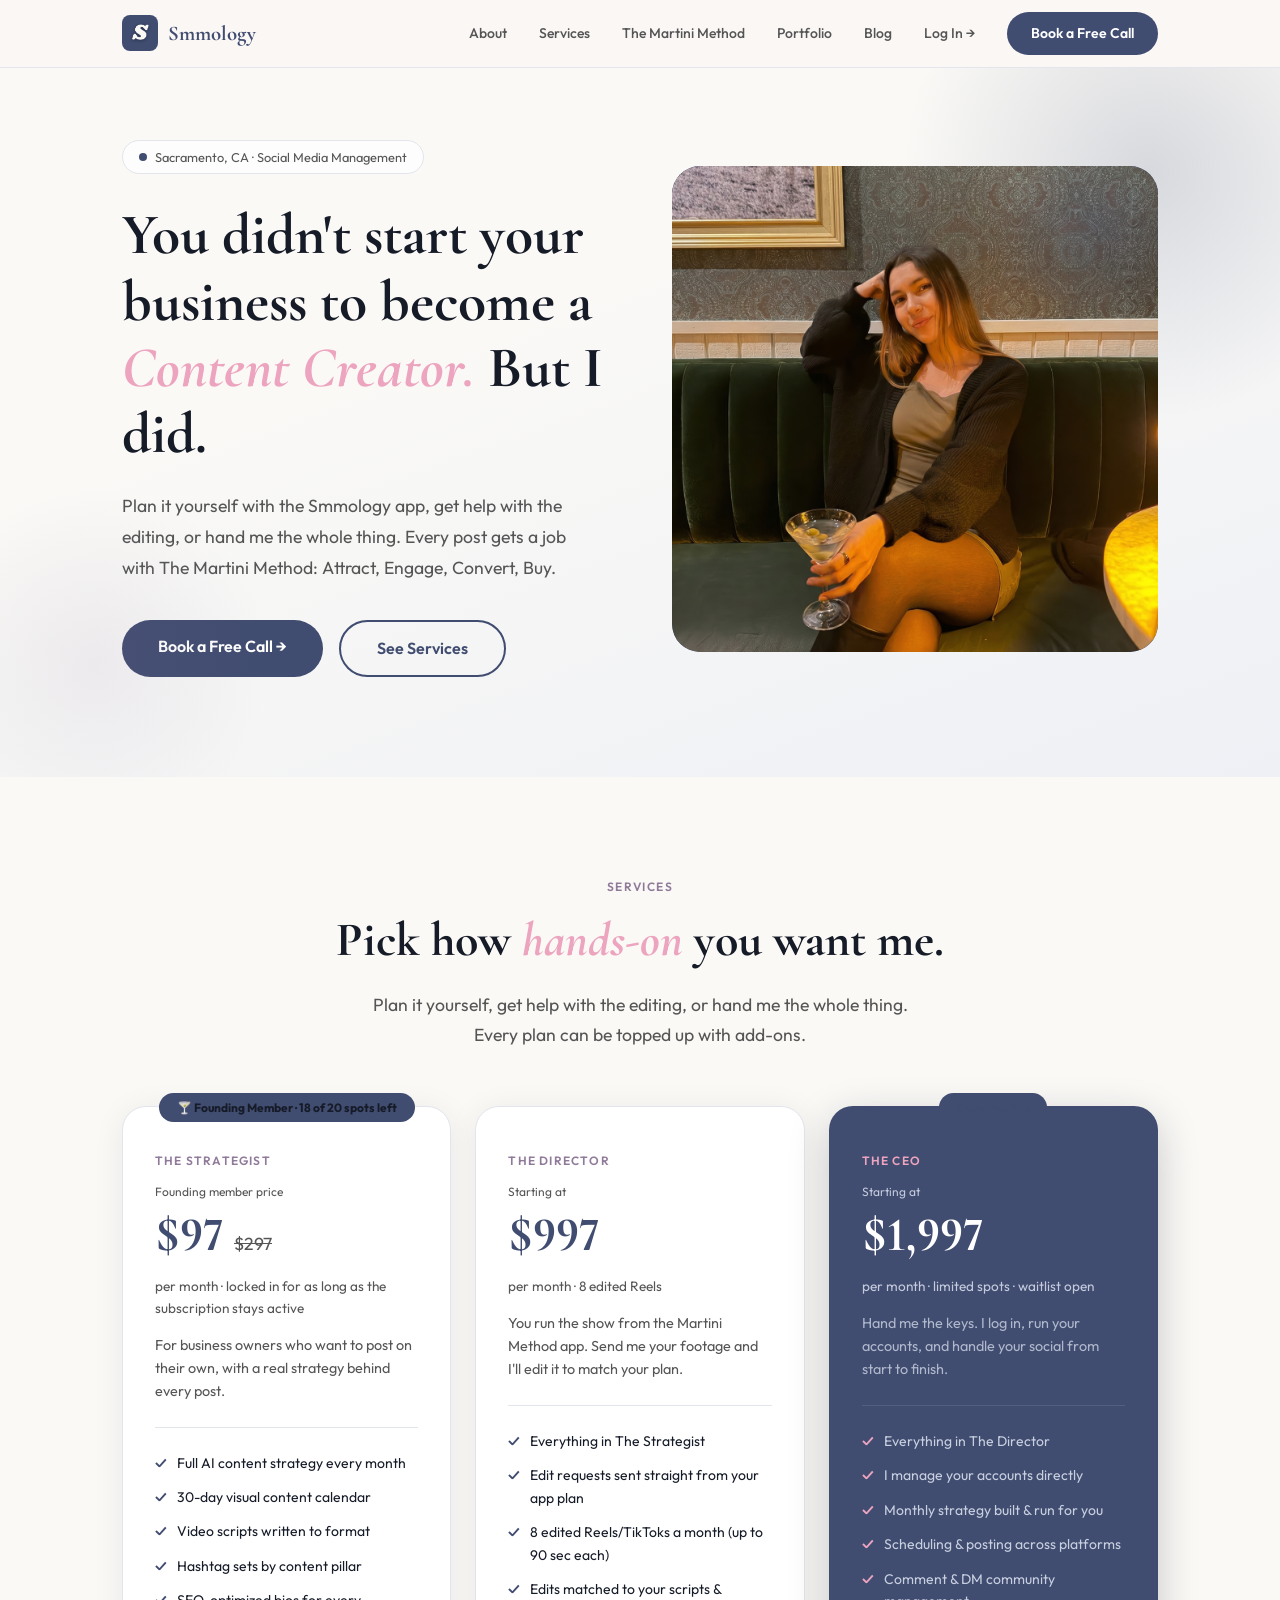
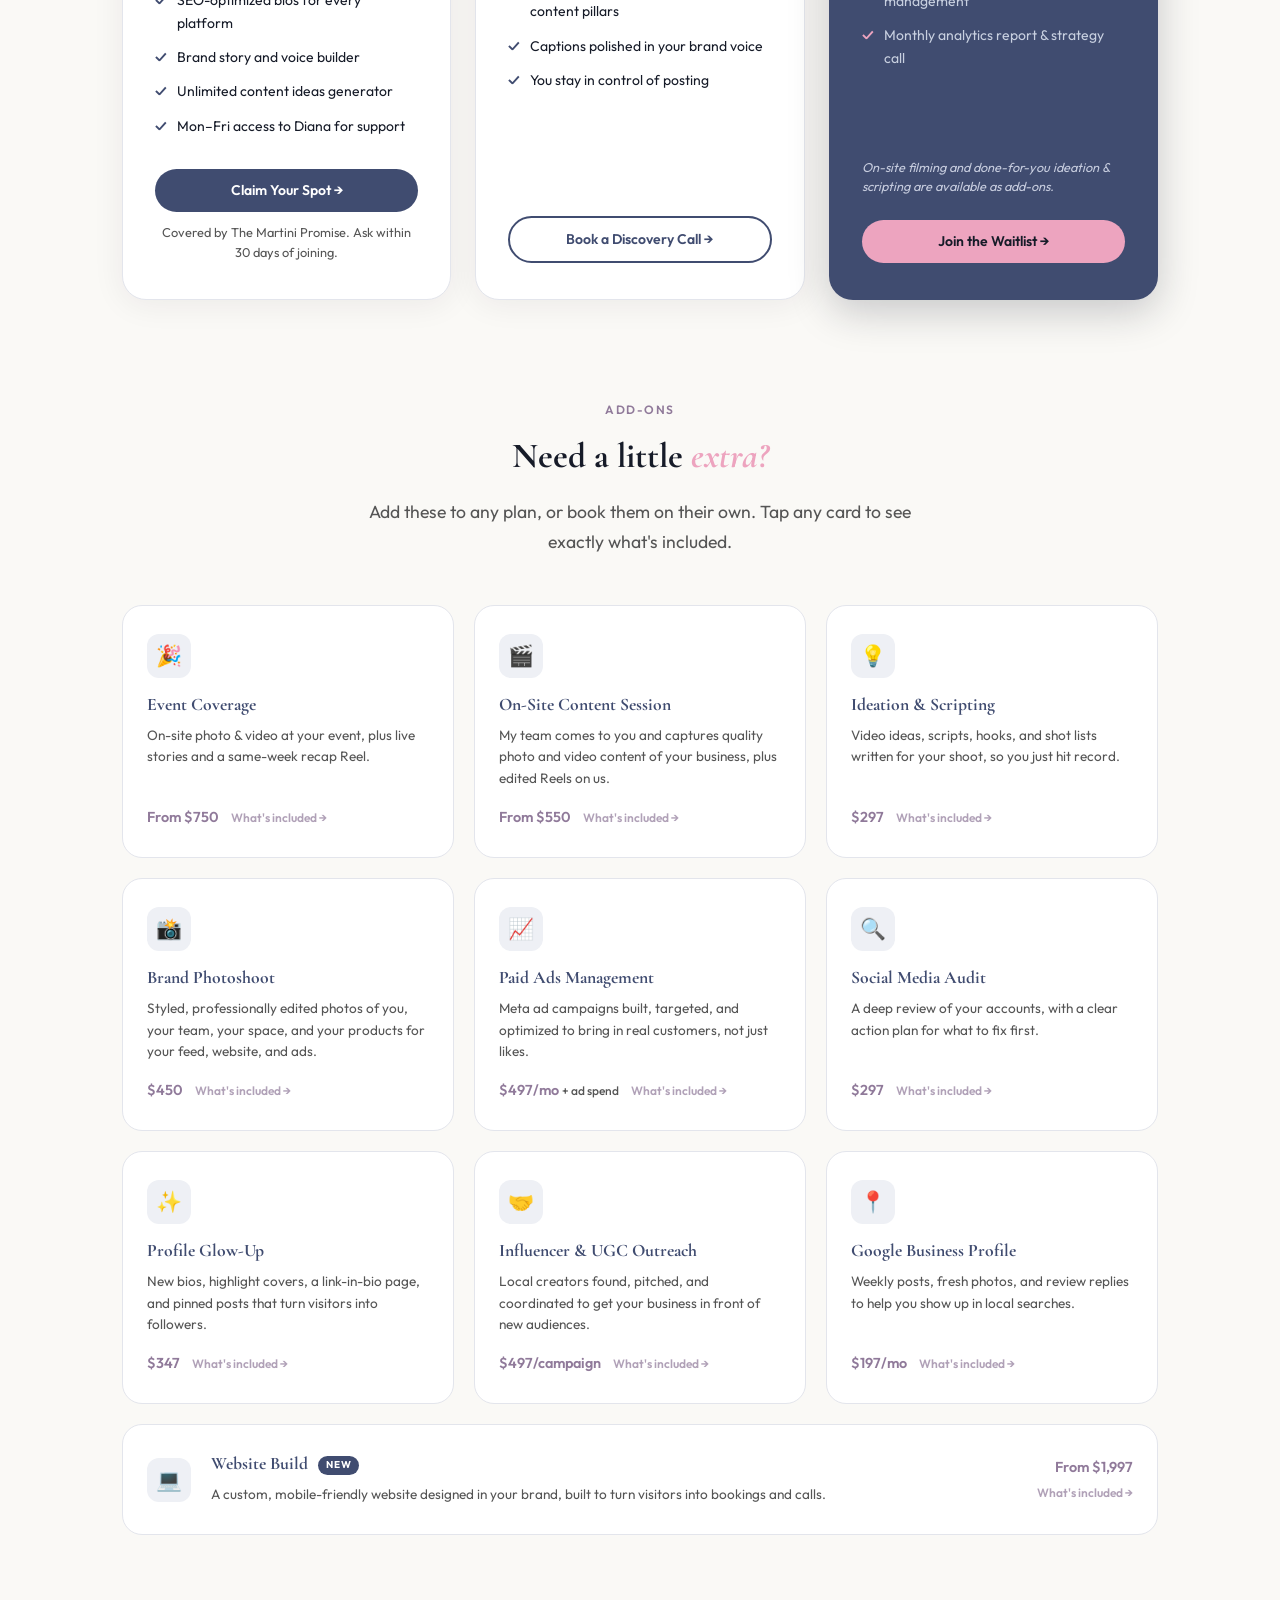
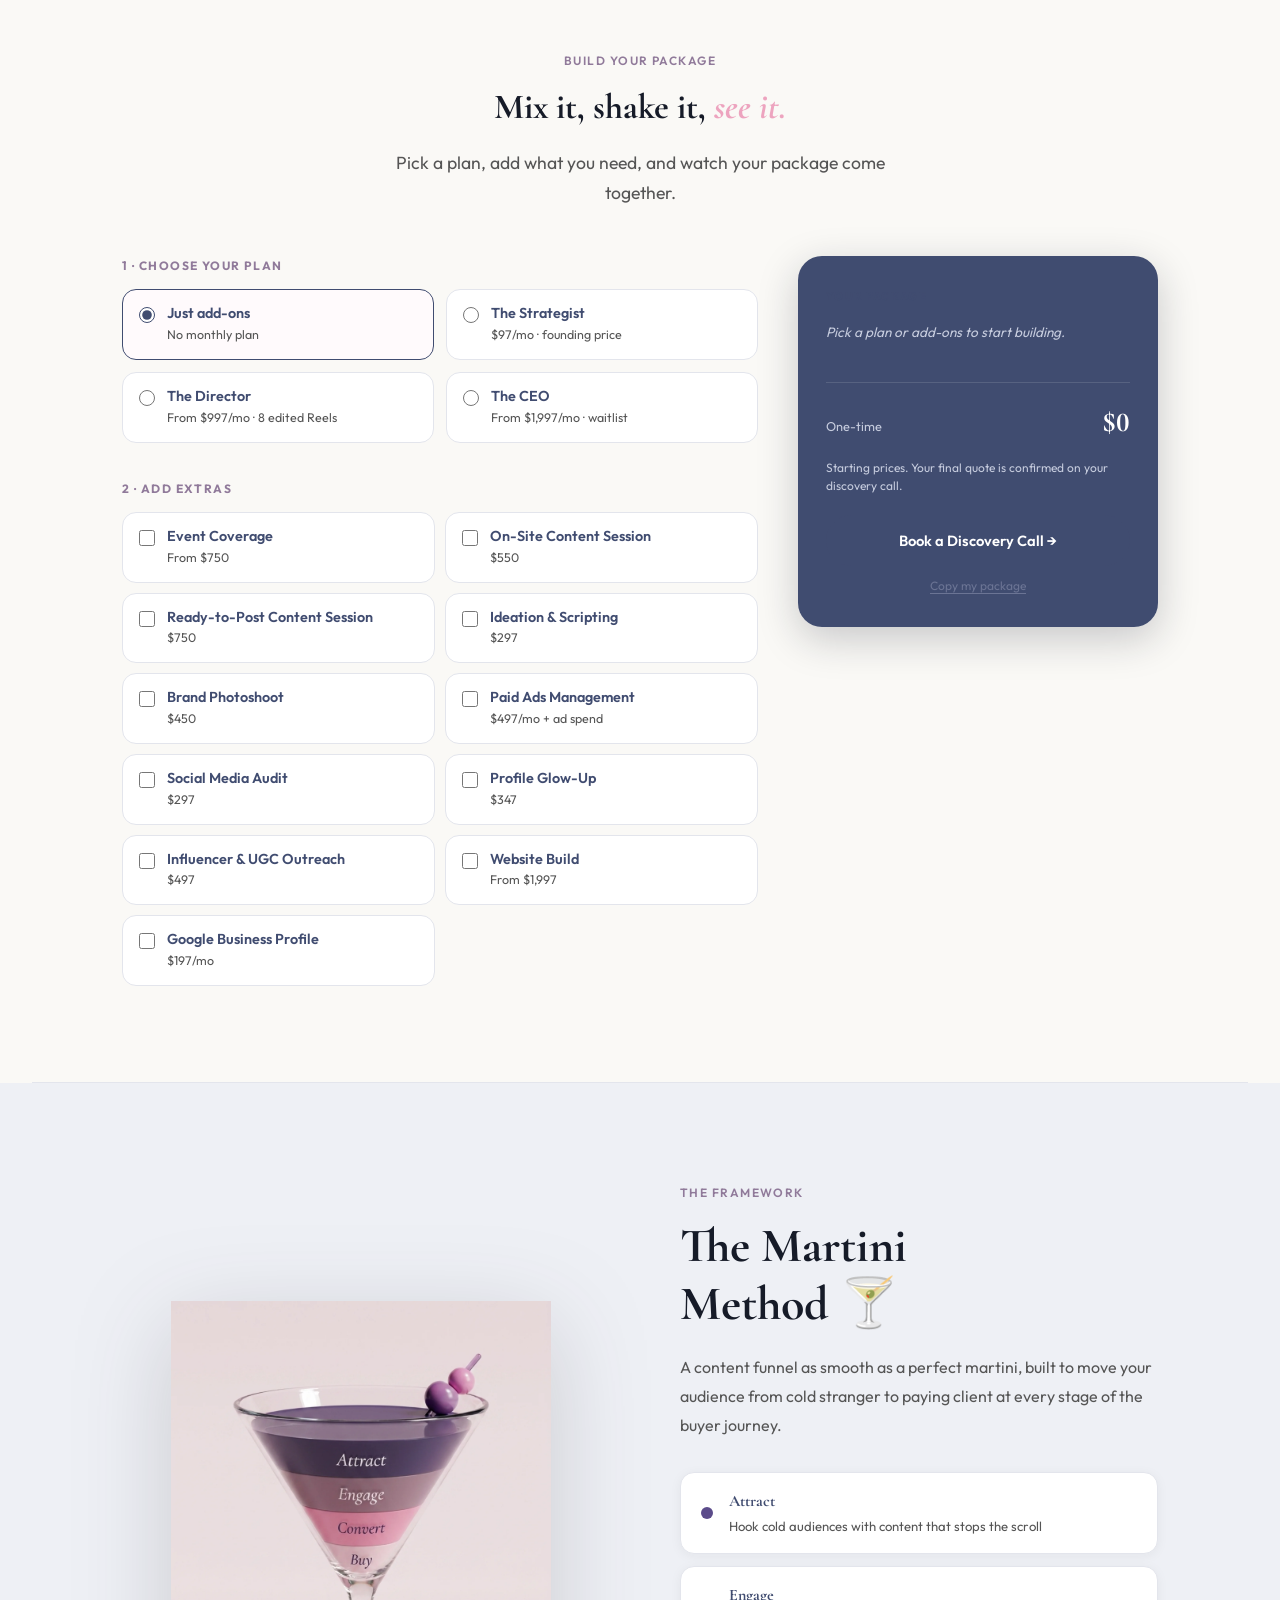
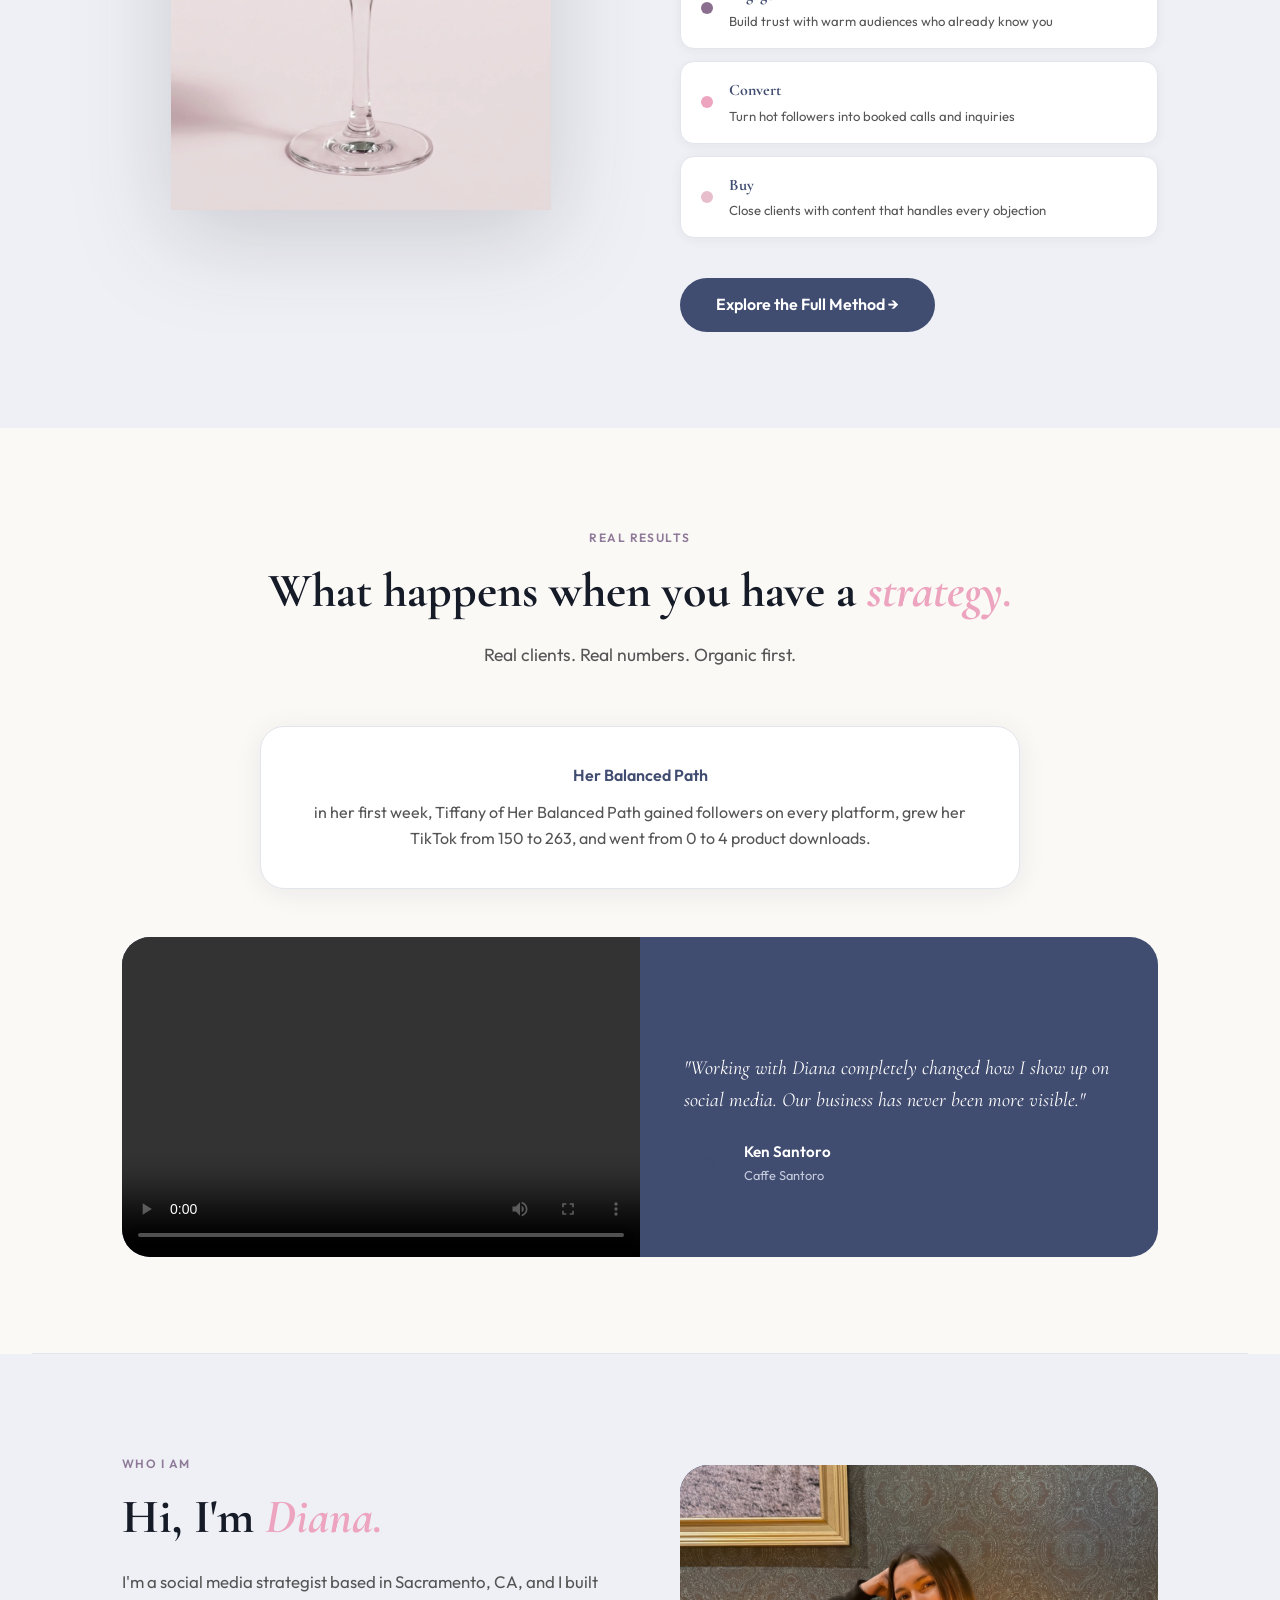
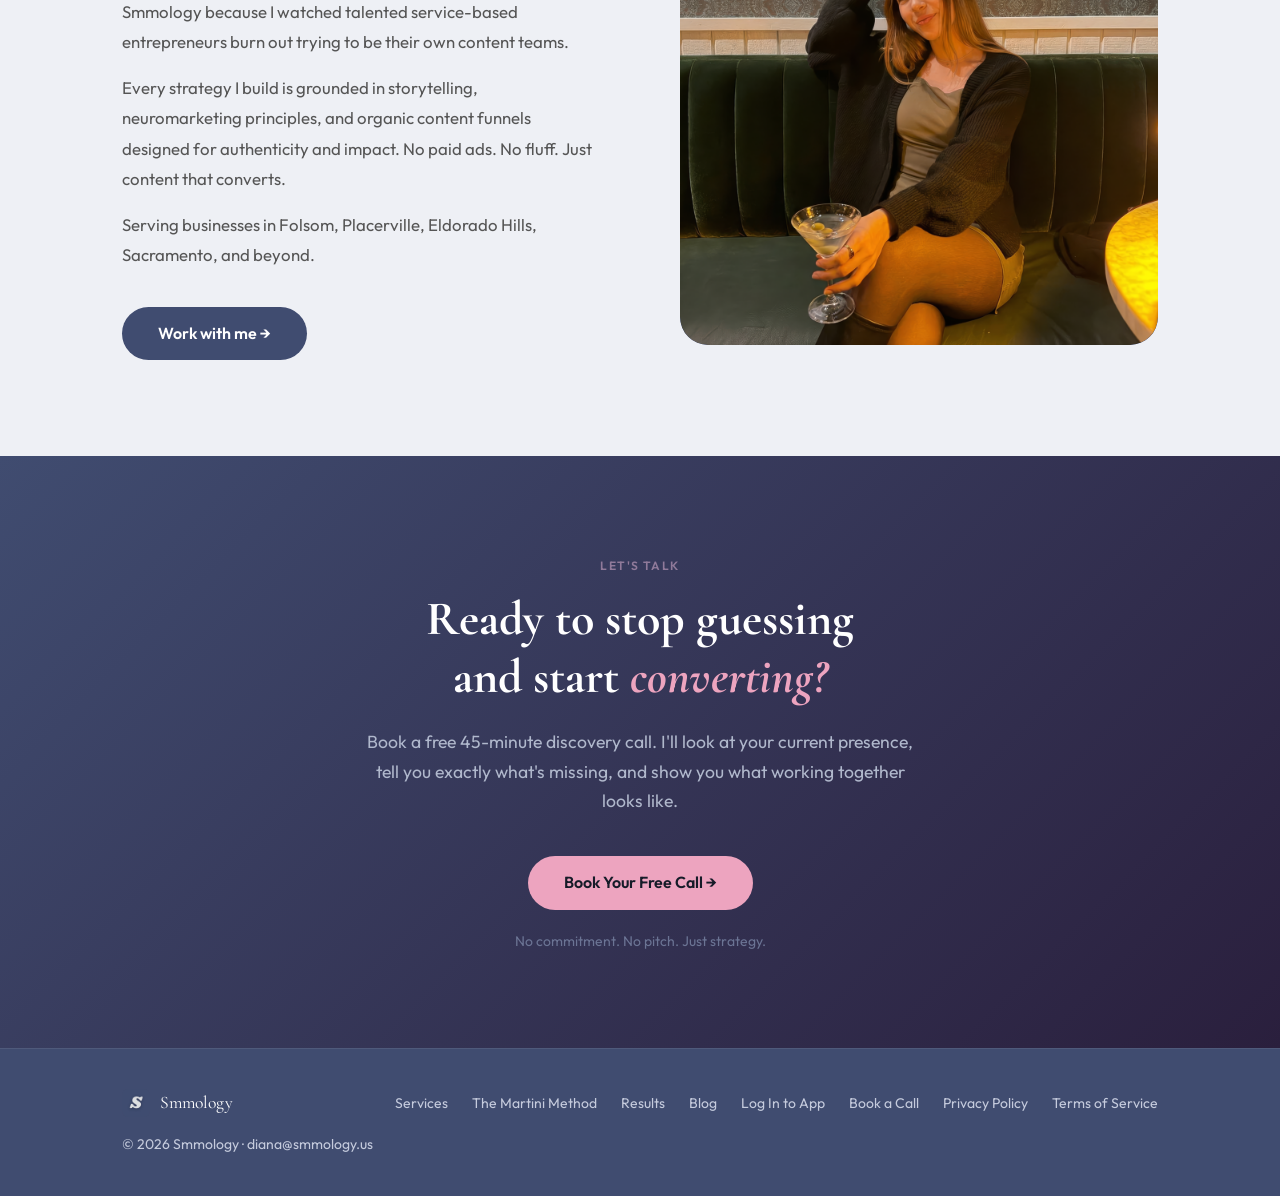
==== index.html @ 112873dd "Less pink: navy and cream base, mauve and pink as small accents only Co-Authored-By: Claude Opus 5.5" ====
<!DOCTYPE html>
<html lang="en">
<head>
  <meta charset="UTF-8" />
  <meta name="viewport" content="width=device-width, initial-scale=1.0" />
  <title>Social Media Management in Sacramento, CA | Smmology</title>
  <meta name="description" content="Smmology plans, edits and manages social media for local service businesses in Sacramento, Folsom, El Dorado Hills and Placerville. Book a free discovery call." />
  <link rel="canonical" href="https://www.smmology.us/" />
  <script type="application/ld+json">
  {
    "@context": "https://schema.org",
    "@type": "ProfessionalService",
    "name": "Smmology",
    "url": "https://www.smmology.us/",
    "logo": "https://www.smmology.us/assets/logo-navy.jpg",
    "image": "https://www.smmology.us/assets/diana-web.jpg",
    "email": "diana@smmology.us",
    "description": "Social media management for local service businesses in Sacramento, CA.",
    "founder": { "@type": "Person", "name": "Diana De La O" },
    "address": { "@type": "PostalAddress", "addressLocality": "Sacramento", "addressRegion": "CA", "addressCountry": "US" },
    "areaServed": ["Sacramento, CA", "Folsom, CA", "Placerville, CA", "El Dorado Hills, CA"],
    "sameAs": ["https://www.instagram.com/smm.ology/"]
  }
  </script>
  <link rel="icon" type="image/jpeg" href="assets/logo-navy.jpg" />
  <link href="https://fonts.googleapis.com/css2?family=Cormorant+Garamond:ital,wght@0,400;0,500;0,600;0,700;1,400;1,500;1,600&family=Outfit:wght@300;400;500;600;700&display=swap" rel="stylesheet" />
  <!-- Meta Pixel -->
  <script>
    !function(f,b,e,v,n,t,s)
    {if(f.fbq)return;n=f.fbq=function(){n.callMethod?
    n.callMethod.apply(n,arguments):n.queue.push(arguments)};
    if(!f._fbq)f._fbq=n;n.push=n;n.loaded=!0;n.version='2.0';
    n.queue=[];t=b.createElement(e);t.async=!0;
    t.src=v;s=b.getElementsByTagName(e)[0];
    s.parentNode.insertBefore(t,s)}(window, document,'script',
    'https://connect.facebook.net/en_US/fbevents.js');
    fbq('init', '1700968041171903');
    fbq('track', 'PageView');
  </script>
  <noscript><img height="1" width="1" style="display:none"
    src="https://www.facebook.com/tr?id=1700968041171903&ev=PageView&noscript=1"
  /></noscript>
  <!-- End Meta Pixel -->
  <style>
    *, *::before, *::after { box-sizing: border-box; margin: 0; padding: 0; }

    :root {
      --navy:   #404C70;
      --slate:  #404C70;
      --mauve:  #907A9A;
      --pink:   #404C70;
      --rose:   #EDA4BF;
      --blush:  #EEF0F5;
      --cream:  #FAF9F6;
      --white:  #FFFFFF;
      --text:   #161B28;
      --muted:  #555555;
      --border: #E3E5EC;
    }

    html { scroll-behavior: smooth; }
    body { font-family: 'Outfit', sans-serif; background: var(--cream); color: var(--text); line-height: 1.6; }
    h1,h2,h3,h4 { font-family: 'Cormorant Garamond', serif; }
    em { font-style: italic; color: var(--rose); }
    a  { text-decoration: none; color: inherit; }
    img { max-width: 100%; display: block; }

    /* ── NAV ─────────────────────────────── */
    nav {
      position: fixed; top: 0; left: 0; right: 0; z-index: 100;
      background: rgba(250,247,245,.97); backdrop-filter: blur(12px);
      border-bottom: 1px solid var(--border);
      height: 68px; display: flex; align-items: center;
    }
    .nav-inner {
      max-width: 1100px; margin: 0 auto; padding: 0 32px;
      width: 100%; display: flex; align-items: center; justify-content: space-between;
    }
    .nav-logo { font-family: 'Cormorant Garamond', serif; font-size: 1.3rem; color: var(--navy); font-weight: 700; }
    .nav-links { display: flex; align-items: center; gap: 32px; }
    .nav-links a:not(.btn) { font-size: .875rem; color: var(--muted); font-weight: 500; transition: color .2s; }
    .nav-links a:not(.btn):hover { color: var(--pink); }
    .btn { display: inline-block; padding: 10px 24px; border-radius: 999px; font-weight: 600; font-size: .875rem; cursor: pointer; transition: opacity .2s, transform .1s; }
    .btn:hover { opacity: .88; transform: translateY(-1px); }
    .btn-pink  { background: var(--navy); color: #fff; }
    .btn-outline { border: 2px solid var(--pink); color: var(--pink); background: transparent; }
    .btn-lg { padding: 14px 36px; font-size: 1rem; }

    /* ── LAYOUT ──────────────────────────── */
    .container { max-width: 1100px; margin: 0 auto; padding: 0 32px; }
    section { padding: 96px 0; }
    .section-blush { background: var(--blush); }
    .section-navy  { background: var(--navy); color: #fff; }
    .section-navy em { color: var(--pink); }
    .section-slate { background: var(--slate); color: #fff; }
    .divider { border: none; border-top: 1px solid var(--border); margin: 0 32px; }
    .section-cream { background: var(--cream); }

    .eyebrow {
      display: inline-block; font-size: .75rem; font-weight: 600;
      letter-spacing: .12em; text-transform: uppercase;
      color: var(--mauve); margin-bottom: 16px;
    }
    .section-title { font-size: clamp(2rem, 4vw, 3rem); font-weight: 700; line-height: 1.2; margin-bottom: 20px; }
    .section-sub   { font-size: 1.1rem; color: var(--muted); max-width: 560px; line-height: 1.7; }
    .text-center   { text-align: center; }
    .text-center .section-sub { margin: 0 auto; }

    /* ── HERO ────────────────────────────── */
    .hero {
      padding-top: 140px; padding-bottom: 100px;
      background: linear-gradient(160deg, var(--cream) 40%, var(--blush) 100%);
      position: relative; overflow: hidden;
    }
    .hero::before {
      content: '';
      position: absolute; top: -80px; right: -120px;
      width: 500px; height: 500px; border-radius: 50%;
      background: radial-gradient(circle, rgba(64,76,112,.18) 0%, transparent 70%);
      pointer-events: none;
    }
    .hero::after {
      content: '';
      position: absolute; bottom: -60px; left: -80px;
      width: 350px; height: 350px; border-radius: 50%;
      background: radial-gradient(circle, rgba(144,122,154,.10) 0%, transparent 70%);
      pointer-events: none;
    }
    .hero-inner {
      max-width: 1100px; margin: 0 auto; padding: 0 32px;
      display: grid; grid-template-columns: 1fr 1fr; gap: 64px; align-items: center;
    }
    .hero h1 { font-size: clamp(2.4rem, 4.5vw, 3.6rem); line-height: 1.15; margin-bottom: 24px; }
    .hero p   { font-size: 1.1rem; color: var(--muted); margin-bottom: 36px; line-height: 1.75; max-width: 480px; }
    .hero-btns { display: flex; gap: 16px; flex-wrap: wrap; }
    .hero-badge {
      display: inline-flex; align-items: center; gap: 8px;
      background: rgba(255,255,255,.75); border: 1px solid var(--border);
      border-radius: 999px; padding: 6px 16px; font-size: .8rem;
      color: var(--muted); margin-bottom: 28px;
    }
    .hero-badge span { width: 8px; height: 8px; border-radius: 50%; background: var(--pink); }

    /* Hero visual card */
    .hero-visual {
      background: var(--navy);
      border-radius: 28px;
      padding: 40px;
      color: white;
      position: relative;
      overflow: hidden;
    }
    .hero-visual::before {
      content: '';
      position: absolute; top: -40px; right: -40px;
      width: 200px; height: 200px; border-radius: 50%;
      background: radial-gradient(circle, rgba(64,76,112,.3) 0%, transparent 70%);
    }
    .hero-visual-tag {
      font-size: .7rem; letter-spacing: .1em; text-transform: uppercase;
      color: var(--pink); margin-bottom: 20px;
    }
    .hero-visual h3 { font-size: 1.5rem; margin-bottom: 8px; }
    .hero-visual p  { font-size: .9rem; color: #b0b8cc; margin-bottom: 28px; }
    .stat-row { display: flex; gap: 24px; margin-top: 28px; }
    .stat-item { flex: 1; }
    .stat-num  { font-family: 'Cormorant Garamond', serif; font-size: 2.2rem; font-weight: 700; color: var(--pink); }
    .stat-lbl  { font-size: .75rem; color: #C5CBDD; margin-top: 2px; }
    .pill-row  { display: flex; gap: 8px; flex-wrap: wrap; }
    .pill {
      background: rgba(64,76,112,.15); color: var(--pink);
      border-radius: 999px; padding: 5px 14px; font-size: .78rem; font-weight: 500;
    }

    /* ── STATS BAND ──────────────────────── */
    .stats-band { padding: 56px 0; background: var(--navy); }
    .stats-grid { display: grid; grid-template-columns: repeat(3,1fr); gap: 0; }
    .stat-card  {
      text-align: center; padding: 40px 24px;
      border-right: 1px solid rgba(255,255,255,.1);
    }
    .stat-card:last-child { border-right: none; }
    .stat-big  { font-family: 'Cormorant Garamond', serif; font-size: 3.5rem; font-weight: 700; color: var(--pink); }
    .stat-desc { font-size: .9rem; color: #C5CBDD; margin-top: 8px; line-height: 1.5; }

    /* ── SERVICES ────────────────────────── */
    .cards-grid { display: grid; grid-template-columns: repeat(3,1fr); gap: 24px; margin-top: 56px; }
    .card {
      background: white; border-radius: 24px;
      border: 1px solid var(--border);
      padding: 36px 32px;
      display: flex; flex-direction: column;
      box-shadow: 0 4px 32px rgba(42,31,46,.07);
    }
    .card-popular {
      background: var(--navy); color: white;
      border-color: transparent;
      box-shadow: 0 12px 40px rgba(22,27,40,.22);
      position: relative;
    }
    .popular-badge {
      position: absolute; top: -14px; left: 50%; transform: translateX(-50%);
      background: var(--pink); color: var(--navy);
      font-size: .75rem; font-weight: 700; padding: 5px 18px; border-radius: 999px;
      white-space: nowrap;
    }
    .card-tier { font-size: .75rem; font-weight: 600; letter-spacing: .1em; text-transform: uppercase; color: var(--mauve); margin-bottom: 12px; }
    .card-popular .card-tier { color: var(--pink); }
    .card-price { font-family: 'Cormorant Garamond', serif; font-size: 3rem; font-weight: 700; color: var(--navy); }
    .card-popular .card-price { color: white; }
    .card-cycle { font-size: .85rem; color: var(--muted); margin-top: 2px; }
    .card-popular .card-cycle { color: #C5CBDD; }
    .card-desc { font-size: .9rem; color: var(--muted); margin: 14px 0 24px; line-height: 1.6; }
    .card-popular .card-desc { color: #b0b8cc; }
    .card-divider { border: none; border-top: 1px solid var(--border); margin-bottom: 24px; }
    .card-popular .card-divider { border-color: rgba(255,255,255,.1); }
    .check-list { list-style: none; display: flex; flex-direction: column; gap: 12px; flex: 1; margin-bottom: 32px; }
    .check-list li { display: flex; gap: 10px; font-size: .875rem; align-items: flex-start; color: var(--text); }
    .card-popular .check-list li { color: #c8d0e0; }
    .check-list li::before { content: '✓'; color: var(--pink); font-weight: 700; flex-shrink: 0; }

    /* ── METHOD TEASER ───────────────────── */
    .method-layout {
      display: grid; grid-template-columns: 1fr 1fr; gap: 80px; align-items: center;
    }
    .method-image-wrap {
      display: flex; justify-content: center; align-items: center;
    }
    .method-image-wrap img {
      max-width: 380px; width: 100%;
      filter: drop-shadow(0 24px 48px rgba(42,31,46,.18));
    }
    .method-content { }
    .method-stages {
      display: flex; flex-direction: column; gap: 12px; margin: 32px 0 40px;
    }
    .stage {
      display: flex; align-items: center; gap: 16px;
      background: white; border: 1px solid var(--border);
      border-radius: 14px; padding: 16px 20px;
      box-shadow: 0 2px 12px rgba(42,31,46,.05);
    }
    .stage-dot {
      width: 12px; height: 12px; border-radius: 50%; flex-shrink: 0;
    }
    .stage-dot-attract  { background: #5B4B8A; }
    .stage-dot-engage   { background: #8B6F8E; }
    .stage-dot-convert  { background: #EDA4BF; }
    .stage-dot-buy      { background: #E8BECD; }
    .stage-label { font-family: 'Cormorant Garamond', serif; font-size: 1rem; font-weight: 700; color: var(--navy); }
    .stage-desc  { font-size: .82rem; color: var(--muted); margin-top: 2px; }

    /* ── RESULTS ─────────────────────────── */
    .results-grid { display: grid; grid-template-columns: repeat(3,1fr); gap: 24px; margin-top: 56px; }
    .result-card {
      background: white; border-radius: 24px; padding: 36px;
      border: 1px solid var(--border);
      box-shadow: 0 4px 28px rgba(42,31,46,.07);
    }
    .result-num { font-family: 'Cormorant Garamond', serif; font-size: 3.5rem; font-weight: 700; color: var(--pink); margin-bottom: 8px; }
    .result-title { font-weight: 600; font-size: 1rem; margin-bottom: 10px; color: var(--navy); }
    .result-desc { font-size: .875rem; color: var(--muted); line-height: 1.65; }

    .testimonials-grid { display: grid; grid-template-columns: repeat(3,1fr); gap: 24px; margin-top: 32px; }
    .testimonial {
      background: white; border-radius: 20px; padding: 32px;
      border: 1px solid var(--border);
      box-shadow: 0 2px 16px rgba(42,31,46,.06);
    }
    .stars { color: var(--mauve); font-size: 1rem; margin-bottom: 16px; }
    .quote { font-size: .9rem; color: var(--muted); line-height: 1.7; margin-bottom: 20px; font-style: italic; }
    .author { display: flex; align-items: center; gap: 12px; }
    .avatar {
      width: 40px; height: 40px; border-radius: 50%;
      background: var(--blush); color: var(--pink);
      display: flex; align-items: center; justify-content: center;
      font-weight: 700; font-size: .8rem;
    }
    .author-name { font-weight: 600; font-size: .875rem; }
    .author-title { font-size: .78rem; color: var(--mauve); }

    /* ── ABOUT ───────────────────────────── */
    .about-grid {
      display: grid; grid-template-columns: 1fr 1fr; gap: 80px; align-items: center;
    }
    .about-visual {
      background: var(--navy); border-radius: 28px; padding: 48px;
      color: white; text-align: center; position: relative; overflow: hidden;
    }
    .about-visual::before {
      content: '';
      position: absolute; top: -50px; right: -50px;
      width: 200px; height: 200px; border-radius: 50%;
      background: radial-gradient(circle, rgba(64,76,112,.25) 0%, transparent 70%);
    }
    .about-avatar {
      width: 100px; height: 100px; border-radius: 50%;
      background: linear-gradient(135deg, var(--pink), var(--mauve));
      margin: 0 auto 20px;
      display: flex; align-items: center; justify-content: center;
      font-size: 2.5rem;
    }
    .about-name { font-family: 'Cormorant Garamond', serif; font-size: 1.6rem; margin-bottom: 6px; }
    .about-role { color: var(--mauve); font-size: .875rem; margin-bottom: 28px; }
    .about-facts { display: flex; flex-direction: column; gap: 12px; text-align: left; }
    .fact { display: flex; align-items: center; gap: 10px; font-size: .875rem; color: #b0b8cc; }
    .fact span { color: var(--pink); font-weight: 700; }

    /* ── CTA ─────────────────────────────── */
    .cta-section { background: linear-gradient(135deg, var(--navy) 0%, #2a1f3d 100%); color: white; text-align: center; }
    .cta-section .section-sub { color: #b0b8cc; margin: 0 auto 40px; }

    /* ── FOOTER ──────────────────────────── */
    footer {
      background: var(--navy); color: #C5CBDD;
      padding: 40px 0; border-top: 1px solid rgba(255,255,255,.08);
    }
    .footer-inner {
      max-width: 1100px; margin: 0 auto; padding: 0 32px;
      display: flex; align-items: center; justify-content: space-between;
      flex-wrap: wrap; gap: 16px;
    }
    .footer-logo { font-family: 'Cormorant Garamond', serif; color: white; font-size: 1.1rem; }
    .footer-links { display: flex; gap: 24px; font-size: .875rem; }
    .footer-links a { color: #C5CBDD; transition: color .2s; }
    .footer-links a:hover { color: var(--pink); }

    /* ── RESPONSIVE ──────────────────────── */
    /* Services tiers & add-ons */
    .tiers-grid { align-items: stretch; }
    .tiers-grid .card { padding-top: 44px; }
    .card-from { font-size: .75rem; color: var(--muted); margin-bottom: -4px; }
    .card-popular .card-from { color: #C5CBDD; }
    .card-note { font-size: .8rem; color: #C5CBDD; font-style: italic; line-height: 1.5; margin: -16px 0 24px; }
    .addons-grid { display: grid; grid-template-columns: repeat(3,1fr); gap: 20px; margin-top: 48px; }
    .addon {
      background: white; border: 1px solid var(--border); border-radius: 20px;
      padding: 28px 24px; transition: transform .2s, box-shadow .2s, border-color .2s;
    }
    .addon:hover { transform: translateY(-3px); border-color: var(--pink); box-shadow: 0 10px 28px rgba(42,31,46,.08); }
    .addon-icon {
      width: 44px; height: 44px; border-radius: 12px; background: var(--blush);
      display: flex; align-items: center; justify-content: center; font-size: 1.3rem; margin-bottom: 16px;
    }
    .addon h4 { font-size: 1.1rem; color: var(--navy); margin-bottom: 8px; line-height: 1.3; }
    .addon { display: flex; flex-direction: column; }
    .addon p  { font-size: .85rem; color: var(--muted); line-height: 1.6; flex: 1; }
    .addon { font: inherit; text-align: left; cursor: pointer; width: 100%; color: inherit; }
    .addon:focus-visible { outline: 2px solid var(--pink); outline-offset: 3px; }
    .addon-foot { margin-top: 16px; display: flex; justify-content: space-between; align-items: baseline; gap: 12px; flex-wrap: wrap; }
    .addon-price { font-weight: 600; font-size: .9rem; color: var(--mauve); }
    .addon-price small { font-weight: 500; color: var(--muted); font-size: .75rem; }
    .addon-more { font-size: .75rem; font-weight: 600; color: var(--mauve); opacity: .7; transition: opacity .2s; }
    .addon:hover .addon-more { opacity: 1; }
    .addon.is-added { border-color: var(--pink); background: #fffafc; }
    .addon-wide { grid-column: 1 / -1; display: grid; grid-template-columns: auto 1fr auto; gap: 20px; align-items: center; }
    .addon-wide .addon-icon { margin-bottom: 0; }
    .addon-wide .addon-foot { margin-top: 0; flex-direction: column; align-items: flex-end; gap: 4px; }
    .addon-new { display: inline-block; vertical-align: middle; margin-left: 6px; background: var(--pink); color: white; font-family: 'Outfit', sans-serif; font-size: .62rem; font-weight: 700; letter-spacing: .08em; text-transform: uppercase; padding: 3px 8px; border-radius: 999px; }
    @media (max-width: 720px) {
      .addon-wide { grid-template-columns: 1fr; gap: 0; }
      .addon-wide .addon-icon { margin-bottom: 16px; }
      .addon-wide .addon-foot { margin-top: 16px; flex-direction: row; align-items: baseline; }
    }
    .addon.is-added .addon-more::before { content: '✓ Added · '; color: var(--pink); }

    /* Add-on dialog */
    .addon-dialog {
      border: none; border-radius: 24px; padding: 40px 36px 32px; max-width: 520px; width: calc(100% - 32px);
      max-height: calc(100vh - 48px); overflow-y: auto; color: var(--text); background: white;
      box-shadow: 0 24px 80px rgba(22,27,40,.3); margin: auto;
    }
    .addon-dialog::backdrop { background: rgba(22,27,40,.55); backdrop-filter: blur(3px); }
    .dialog-close { position: absolute; top: 14px; right: 18px; background: none; border: none; font-size: 1.8rem; line-height: 1; color: var(--muted); cursor: pointer; }
    .dialog-icon { width: 52px; height: 52px; border-radius: 14px; background: var(--blush); display: flex; align-items: center; justify-content: center; font-size: 1.5rem; margin-bottom: 16px; }
    .addon-dialog h3 { font-size: 1.6rem; color: var(--navy); line-height: 1.2; }
    .dialog-switch { display: flex; gap: 6px; background: var(--blush); padding: 4px; border-radius: 999px; margin: 12px 0 4px; }
    .dialog-switch button { flex: 1; border: none; background: transparent; font: inherit; font-size: .8rem; font-weight: 600; color: var(--muted); padding: 8px 10px; border-radius: 999px; cursor: pointer; }
    .dialog-switch button.on { background: white; color: var(--navy); box-shadow: 0 2px 8px rgba(42,31,46,.08); }
    .dialog-price { font-family: 'Cormorant Garamond', serif; font-size: 1.3rem; color: var(--mauve); font-weight: 700; margin: 6px 0 14px; }
    .dialog-price small { font-family: 'Outfit', sans-serif; font-size: .8rem; color: var(--muted); font-weight: 500; }
    .dialog-pitch { color: var(--muted); font-size: .95rem; line-height: 1.65; margin-bottom: 22px; }
    .dialog-label { font-size: .7rem; font-weight: 700; letter-spacing: .12em; text-transform: uppercase; color: var(--mauve); margin-bottom: 12px; }
    .addon-dialog .check-list { margin-bottom: 22px; }
    .dialog-box { background: var(--cream); border: 1px solid var(--border); border-radius: 14px; padding: 14px 16px; font-size: .85rem; line-height: 1.6; margin-bottom: 18px; }
    .dialog-box strong { color: var(--navy); }
    .dialog-deposit { font-size: .8rem; color: var(--muted); line-height: 1.55; margin-bottom: 14px; }
    .dialog-deposit strong { color: var(--navy); }
    .dialog-secondary { display: block; width: 100%; margin-top: 10px; background: transparent; border: 1.5px solid var(--border); color: var(--muted); border-radius: 999px; padding: 10px; font: inherit; font-size: .85rem; font-weight: 600; cursor: pointer; }
    .dialog-secondary:hover { border-color: var(--pink); color: var(--pink); }
    .dialog-call { display: block; text-align: center; margin-top: 14px; font-size: .8rem; color: var(--muted); }
    .dialog-call:hover { color: var(--pink); }
    .summary-due { display: flex; justify-content: space-between; align-items: baseline; margin-top: 12px; padding: 12px 14px; border-radius: 12px; background: rgba(64,76,112,.14); }
    .summary-due:empty { display: none; }
    .summary-due span { font-size: .8rem; color: var(--pink); font-weight: 600; }
    .summary-due strong { font-family: 'Cormorant Garamond', serif; font-size: 1.4rem; color: var(--pink); }
    .summary-actions { display: flex; flex-direction: column; gap: 10px; }
    .summary-btn { display: block; text-align: center; font-size: .92rem; padding: 14px 20px; }
    .summary-btn-alt { display: block; text-align: center; border: 1.5px solid rgba(255,255,255,.22); color: #e3e7f0; border-radius: 999px; padding: 11px 20px; font-size: .85rem; font-weight: 600; transition: border-color .2s; }
    .summary-btn-alt:hover { border-color: var(--pink); color: white; }
    .summary-call { display: block; text-align: center; margin-top: 16px; font-size: .8rem; color: #aab3c8; }
    .summary-call:hover { color: var(--pink); }
    .summary-copy-link { display: block; margin: 10px auto 0; background: none; border: none; font: inherit; font-size: .75rem; color: #6b7494; cursor: pointer; text-decoration: underline; text-underline-offset: 3px; }
    .summary-copy-link:hover { color: #aab3c8; }
    .dialog-value { border-left: 3px solid var(--pink); padding: 4px 0 4px 14px; font-size: .9rem; color: var(--text); line-height: 1.6; margin-bottom: 24px; }

    /* Package builder */
    .builder { margin-top: 112px; scroll-margin-top: 90px; }
    .builder-grid { display: grid; grid-template-columns: 1fr 360px; gap: 40px; margin-top: 48px; align-items: start; }
    .builder-step { font-size: .75rem; font-weight: 700; letter-spacing: .12em; text-transform: uppercase; color: var(--mauve); margin-bottom: 14px; }
    .plan-options { display: grid; grid-template-columns: repeat(2,1fr); gap: 12px; }
    .extra-options { display: grid; grid-template-columns: repeat(2,1fr); gap: 10px; }
    .opt {
      display: flex; gap: 12px; align-items: flex-start; background: white; border: 1.5px solid var(--border);
      border-radius: 14px; padding: 14px 16px; cursor: pointer; transition: border-color .15s, background .15s;
    }
    .opt:hover { border-color: var(--mauve); }
    .opt input { accent-color: var(--pink); margin-top: 3px; flex-shrink: 0; width: 16px; height: 16px; }
    .opt:has(input:checked) { border-color: var(--pink); background: #fffafc; }
    .opt:has(input:focus-visible) { outline: 2px solid var(--pink); outline-offset: 2px; }
    .opt-name { font-weight: 600; font-size: .9rem; color: var(--navy); line-height: 1.3; }
    .opt-meta { font-size: .78rem; color: var(--muted); margin-top: 2px; }
    .summary {
      position: sticky; top: 92px; background: var(--navy); color: white; border-radius: 24px; padding: 32px 28px;
      box-shadow: 0 12px 40px rgba(22,27,40,.22);
    }
    .summary-tag { font-size: .7rem; letter-spacing: .12em; text-transform: uppercase; color: var(--pink); font-weight: 700; margin-bottom: 16px; }
    .summary-list { list-style: none; display: flex; flex-direction: column; gap: 10px; min-height: 40px; }
    .summary-list li { display: flex; justify-content: space-between; gap: 12px; font-size: .85rem; color: #c8d0e0; }
    .summary-list li span:last-child { white-space: nowrap; color: white; }
    .summary-list .empty { color: #C5CBDD; font-style: italic; }
    .summary-totals { border-top: 1px solid rgba(255,255,255,.12); margin-top: 20px; padding-top: 18px; display: flex; flex-direction: column; gap: 6px; }
    .summary-totals div { display: flex; justify-content: space-between; align-items: baseline; }
    .summary-totals span { font-size: .8rem; color: #C5CBDD; }
    .summary-totals strong { font-family: 'Cormorant Garamond', serif; font-size: 1.7rem; color: white; }
    .summary-note { font-size: .75rem; color: #C5CBDD; margin: 14px 0 20px; line-height: 1.5; }
    .summary-copy { display: block; width: 100%; margin-top: 10px; background: transparent; border: 1.5px solid rgba(255,255,255,.2); color: #c8d0e0; border-radius: 999px; padding: 10px; font: inherit; font-size: .85rem; font-weight: 600; cursor: pointer; }
    .summary-copy:hover { border-color: var(--pink); color: white; }
    .summary-hint { font-size: .72rem; color: #6b7494; text-align: center; margin-top: 8px; }
    @media (max-width: 960px) {
      .tiers-grid { grid-template-columns: 1fr; max-width: 520px; margin-left: auto; margin-right: auto; gap: 40px; }
      .addons-grid { grid-template-columns: repeat(2,1fr); }
    }
    @media (max-width: 960px) {
      .builder-grid { grid-template-columns: 1fr; }
      .summary { position: static; }
    }
    @media (max-width: 520px) {
      .addons-grid, .plan-options, .extra-options { grid-template-columns: 1fr; }
      .addon-dialog { padding: 36px 22px 24px; }
    }
    @media (max-width: 768px) {
      .hero-inner, .about-grid, .method-layout { grid-template-columns: 1fr; }
      .hero-visual { display: none; }
      .cards-grid, .results-grid, .testimonials-grid { grid-template-columns: 1fr; }
      .stats-grid { grid-template-columns: 1fr; }
      .stat-card { border-right: none; border-bottom: 1px solid rgba(255,255,255,.1); }
      .method-image-wrap { order: -1; }
      .method-image-wrap img { max-width: 260px; }
      .nav-links { display: none; }
    }
      /* Accents on dark sections stay rose */
    .stats-band .stat-num, .stats-band .stat-big, .cta-section em { color: var(--rose); }
    .cta-section .btn-pink, .section-navy .btn-pink, .card-popular .btn-pink { background: var(--rose); color: #161B28; }
    .section-navy em, .card-popular .card-tier, .card-popular .check-list li::before, .footer-links a:hover, footer a:hover { color: var(--rose); }
    body { font-variant-numeric: lining-nums; }
  </style>
</head>
<body>

  <!-- NAV -->
  <nav>
    <div class="nav-inner">
      <a href="/" style="display:flex;align-items:center;gap:10px;">
        <img src="assets/logo-navy.jpg" alt="Smmology" style="height:36px;width:36px;border-radius:8px;object-fit:cover;" />
        <span class="nav-logo">Smmology</span>
      </a>
            <div class="nav-links">
        <a href="/about">About</a>
        <a href="/#services">Services</a>
        <a href="/method">The Martini Method</a>
        <a href="/portfolio">Portfolio</a>
        <a href="/blog">Blog</a>
        <a href="https://app.smmology.us" target="_blank">Log In →</a>
        <a href="https://calendar.app.google/JQLJ23KJ7SjfpL8k9" target="_blank" class="btn btn-pink">Book a Free Call</a>
      </div>
    </div>
  </nav>

  <!-- HERO -->
  <section class="hero">
    <div class="hero-inner">
      <div>
        <div class="hero-badge"><span></span> Sacramento, CA · Social Media Management</div>
        <h1>You didn't start your business to become a <em>Content Creator.</em> But I did.</h1>
        <p>Plan it yourself with the Smmology app, get help with the editing, or hand me the whole thing. Every post gets a job with The Martini Method: Attract, Engage, Convert, Buy.</p>
        <div class="hero-btns">
          <a href="https://calendar.app.google/JQLJ23KJ7SjfpL8k9" target="_blank" class="btn btn-pink btn-lg">Book a Free Call →</a>
          <a href="#services" class="btn btn-outline btn-lg">See Services</a>
        </div>
      </div>
      <div class="hero-visual" style="padding:0;overflow:hidden;">
        <img src="assets/diana-web.jpg" alt="Diana De La O, Smmology" style="width:100%;height:100%;min-height:420px;object-fit:cover;object-position:center top;display:block;border-radius:28px;" />
      </div>
    </div>
  </section>


  <!-- SERVICES -->
  <section id="services" style="background:var(--cream);">
    <div class="container">
      <div class="text-center">
        <span class="eyebrow">Services</span>
        <h2 class="section-title">Pick how <em>hands-on</em> you want me.</h2>
        <p class="section-sub">Plan it yourself, get help with the editing, or hand me the whole thing. Every plan can be topped up with add-ons.</p>
      </div>

      <!-- Tiers -->
      <div class="cards-grid tiers-grid">
        <div class="card" style="position:relative;">
          <span class="popular-badge" style="color:#161B28;">🍸 Founding Member · 18 of 20 spots left</span>
          <div class="card-tier">The Strategist</div>
          <div class="card-from">Founding member price</div>
          <div style="display:flex;align-items:baseline;gap:10px;">
            <div class="card-price">$97</div>
            <span style="font-size:1.1rem;color:var(--muted);text-decoration:line-through;">$297</span>
          </div>
          <div class="card-cycle">per month · locked in for as long as the subscription stays active</div>
          <p class="card-desc">For business owners who want to post on their own, with a real strategy behind every post.</p>
          <hr class="card-divider" />
          <ul class="check-list">
            <li>Full AI content strategy every month</li>
            <li>30-day visual content calendar</li>
            <li>Video scripts written to format</li>
            <li>Hashtag sets by content pillar</li>
            <li>SEO-optimized bios for every platform</li>
            <li>Brand story and voice builder</li>
            <li>Unlimited content ideas generator</li>
            <li>Mon–Fri access to Diana for support</li>
          </ul>
          <a href="https://app.smmology.us/signup" class="btn btn-pink" style="text-align:center;">Claim Your Spot →</a>
          <p style="font-size:.8rem;color:var(--muted);text-align:center;margin-top:10px;">Covered by The Martini Promise. Ask within 30 days of joining.</p>
        </div>

        <div class="card">
          <div class="card-tier">The Director</div>
          <div class="card-from">Starting at</div>
          <div class="card-price">$997</div>
          <div class="card-cycle">per month · 8 edited Reels</div>
          <p class="card-desc">You run the show from the Martini Method app. Send me your footage and I'll edit it to match your plan.</p>
          <hr class="card-divider" />
          <ul class="check-list">
            <li>Everything in The Strategist</li>
            <li>Edit requests sent straight from your app plan</li>
            <li>8 edited Reels/TikToks a month (up to 90 sec each)</li>
            <li>Edits matched to your scripts &amp; content pillars</li>
            <li>Captions polished in your brand voice</li>
            <li>You stay in control of posting</li>
          </ul>
          <a href="https://calendar.app.google/JQLJ23KJ7SjfpL8k9" target="_blank" class="btn btn-outline" style="text-align:center;">Book a Discovery Call →</a>
        </div>

        <div class="card card-popular">
          <span class="popular-badge">Done For You</span>
          <div class="card-tier">The CEO</div>
          <div class="card-from">Starting at</div>
          <div class="card-price">$1,997</div>
          <div class="card-cycle">per month · limited spots · waitlist open</div>
          <p class="card-desc">Hand me the keys. I log in, run your accounts, and handle your social from start to finish.</p>
          <hr class="card-divider" />
          <ul class="check-list">
            <li>Everything in The Director</li>
            <li>I manage your accounts directly</li>
            <li>Monthly strategy built &amp; run for you</li>
            <li>Scheduling &amp; posting across platforms</li>
            <li>Comment &amp; DM community management</li>
            <li>Monthly analytics report &amp; strategy call</li>
          </ul>
          <p class="card-note">On-site filming and done-for-you ideation &amp; scripting are available as add-ons.</p>
          <a href="https://apply.smmology.us" target="_blank" class="btn btn-pink" style="text-align:center;">Join the Waitlist →</a>
        </div>
      </div>

      <!-- Add-ons -->
      <div class="text-center" style="margin-top:96px;">
        <span class="eyebrow">Add-Ons</span>
        <h3 class="section-title" style="font-size:clamp(1.6rem,3vw,2.2rem);">Need a little <em>extra?</em></h3>
        <p class="section-sub">Add these to any plan, or book them on their own. Tap any card to see exactly what's included.</p>
      </div>
      <div class="addons-grid">
        <button type="button" class="addon" data-addon="event">
          <div class="addon-icon">🎉</div>
          <h4>Event Coverage</h4>
          <p>On-site photo &amp; video at your event, plus live stories and a same-week recap Reel.</p>
          <div class="addon-foot"><span class="addon-price">From $750</span><span class="addon-more">What's included →</span></div>
        </button>
        <button type="button" class="addon" data-addon="session">
          <div class="addon-icon">🎬</div>
          <h4>On-Site Content Session</h4>
          <p>My team comes to you and captures quality photo and video content of your business, plus edited Reels on us.</p>
          <div class="addon-foot"><span class="addon-price">From $550</span><span class="addon-more">What's included →</span></div>
        </button>
        <button type="button" class="addon" data-addon="scripting">
          <div class="addon-icon">💡</div>
          <h4>Ideation &amp; Scripting</h4>
          <p>Video ideas, scripts, hooks, and shot lists written for your shoot, so you just hit record.</p>
          <div class="addon-foot"><span class="addon-price">$297</span><span class="addon-more">What's included →</span></div>
        </button>
        <button type="button" class="addon" data-addon="photoshoot">
          <div class="addon-icon">📸</div>
          <h4>Brand Photoshoot</h4>
          <p>Styled, professionally edited photos of you, your team, your space, and your products for your feed, website, and ads.</p>
          <div class="addon-foot"><span class="addon-price">$450</span><span class="addon-more">What's included →</span></div>
        </button>
        <button type="button" class="addon" data-addon="ads">
          <div class="addon-icon">📈</div>
          <h4>Paid Ads Management</h4>
          <p>Meta ad campaigns built, targeted, and optimized to bring in real customers, not just likes.</p>
          <div class="addon-foot"><span class="addon-price">$497/mo <small>+ ad spend</small></span><span class="addon-more">What's included →</span></div>
        </button>
        <button type="button" class="addon" data-addon="audit">
          <div class="addon-icon">🔍</div>
          <h4>Social Media Audit</h4>
          <p>A deep review of your accounts, with a clear action plan for what to fix first.</p>
          <div class="addon-foot"><span class="addon-price">$297</span><span class="addon-more">What's included →</span></div>
        </button>
        <button type="button" class="addon" data-addon="glowup">
          <div class="addon-icon">✨</div>
          <h4>Profile Glow-Up</h4>
          <p>New bios, highlight covers, a link-in-bio page, and pinned posts that turn visitors into followers.</p>
          <div class="addon-foot"><span class="addon-price">$347</span><span class="addon-more">What's included →</span></div>
        </button>
        <button type="button" class="addon" data-addon="influencer">
          <div class="addon-icon">🤝</div>
          <h4>Influencer &amp; UGC Outreach</h4>
          <p>Local creators found, pitched, and coordinated to get your business in front of new audiences.</p>
          <div class="addon-foot"><span class="addon-price">$497/campaign</span><span class="addon-more">What's included →</span></div>
        </button>
        <button type="button" class="addon" data-addon="gbp">
          <div class="addon-icon">📍</div>
          <h4>Google Business Profile</h4>
          <p>Weekly posts, fresh photos, and review replies to help you show up in local searches.</p>
          <div class="addon-foot"><span class="addon-price">$197/mo</span><span class="addon-more">What's included →</span></div>
        </button>
        <button type="button" class="addon addon-wide" data-addon="website">
          <div class="addon-icon">💻</div>
          <div class="addon-wide-body">
            <h4>Website Build <span class="addon-new">New</span></h4>
            <p>A custom, mobile-friendly website designed in your brand, built to turn visitors into bookings and calls.</p>
          </div>
          <div class="addon-foot"><span class="addon-price">From $1,997</span><span class="addon-more">What's included →</span></div>
        </button>
      </div>

      <!-- Package builder -->
      <div id="build" class="builder">
        <div class="text-center">
          <span class="eyebrow">Build Your Package</span>
          <h3 class="section-title" style="font-size:clamp(1.6rem,3vw,2.2rem);">Mix it, shake it, <em>see it.</em></h3>
          <p class="section-sub">Pick a plan, add what you need, and watch your package come together.</p>
        </div>
        <div class="builder-grid">
          <div>
            <div class="builder-step">1 · Choose your plan</div>
            <div class="plan-options" id="plan-options"></div>
            <div class="builder-step" style="margin-top:36px;">2 · Add extras</div>
            <div class="extra-options" id="extra-options"></div>
          </div>
          <aside class="summary" aria-live="polite">
            <div class="summary-tag">Your package</div>
            <ul class="summary-list" id="summary-list"></ul>
            <div class="summary-totals">
              <div><span>Monthly</span><strong id="total-monthly">$0</strong></div>
              <div><span>One-time</span><strong id="total-once">$0</strong></div>
            </div>
            <div class="summary-due" id="summary-due"></div>
            <p class="summary-note" id="summary-note"></p>
            <div class="summary-actions" id="summary-actions"></div>
            <a id="summary-call" class="summary-call" href="https://calendar.app.google/JQLJ23KJ7SjfpL8k9" target="_blank" rel="noopener">Have questions first? Book a free discovery call →</a>
            <button type="button" id="summary-copy" class="summary-copy-link">Copy my package</button>
          </aside>
        </div>
      </div>
    </div>

    <!-- Add-on details -->
    <dialog id="addon-dialog" class="addon-dialog">
      <button type="button" class="dialog-close" aria-label="Close">×</button>
      <div class="dialog-icon" id="d-icon"></div>
      <h3 id="d-title"></h3>
      <div class="dialog-switch" id="d-switch"></div>
      <div class="dialog-price" id="d-price"></div>
      <p class="dialog-pitch" id="d-pitch"></p>
      <div class="dialog-label">What's included</div>
      <ul class="check-list" id="d-includes"></ul>
      <div id="d-extra"></div>
      <div class="dialog-value" id="d-value"></div>
      <div class="dialog-deposit" id="d-deposit"></div>
      <a class="btn btn-pink" id="d-primary" target="_blank" rel="noopener" style="display:block;text-align:center;width:100%;"></a>
      <button type="button" class="dialog-secondary" id="d-add">Add to my package</button>
      <a class="dialog-call" id="d-call" href="https://calendar.app.google/JQLJ23KJ7SjfpL8k9" target="_blank" rel="noopener">Have questions first? Book a free discovery call →</a>
    </dialog>
  </section>

  <hr class="divider" />

  <!-- MARTINI METHOD -->
  <section id="method" style="background: var(--blush); padding: 96px 0;">
    <div class="container">
      <div class="method-layout">

        <!-- Image -->
        <div class="method-image-wrap">
          <picture>
            <source srcset="assets/martini-funnel.webp" type="image/webp" />
            <img src="assets/martini-funnel.png" alt="The Martini Method: Attract, Engage, Convert, Buy" />
          </picture>
        </div>

        <!-- Text -->
        <div class="method-content">
          <span class="eyebrow">The Framework</span>
          <h2 class="section-title">The Martini<br/>Method 🍸</h2>
          <p style="color:var(--muted);line-height:1.8;margin-bottom:8px;font-size:1rem;">A content funnel as smooth as a perfect martini, built to move your audience from cold stranger to paying client at every stage of the buyer journey.</p>

          <div class="method-stages">
            <div class="stage">
              <div class="stage-dot stage-dot-attract"></div>
              <div>
                <div class="stage-label">Attract</div>
                <div class="stage-desc">Hook cold audiences with content that stops the scroll</div>
              </div>
            </div>
            <div class="stage">
              <div class="stage-dot stage-dot-engage"></div>
              <div>
                <div class="stage-label">Engage</div>
                <div class="stage-desc">Build trust with warm audiences who already know you</div>
              </div>
            </div>
            <div class="stage">
              <div class="stage-dot stage-dot-convert"></div>
              <div>
                <div class="stage-label">Convert</div>
                <div class="stage-desc">Turn hot followers into booked calls and inquiries</div>
              </div>
            </div>
            <div class="stage">
              <div class="stage-dot stage-dot-buy"></div>
              <div>
                <div class="stage-label">Buy</div>
                <div class="stage-desc">Close clients with content that handles every objection</div>
              </div>
            </div>
          </div>

          <a href="method/" class="btn btn-lg" style="background:var(--navy);color:white;display:inline-block;">Explore the Full Method →</a>
        </div>

      </div>
    </div>
  </section>

  <!-- RESULTS -->
  <section id="results" style="background:var(--cream);">
    <div class="container">
      <div class="text-center">
        <span class="eyebrow">Real results</span>
        <h2 class="section-title">What happens when you have a <em>strategy.</em></h2>
        <p class="section-sub">Real clients. Real numbers. Organic first.</p>
      </div>
      <div class="result-card" style="max-width:760px;margin:56px auto 0;text-align:center;">
        <div class="result-title">Her Balanced Path</div>
        <p class="result-desc" style="font-size:1rem;">in her first week, Tiffany of Her Balanced Path gained followers on every platform, grew her TikTok from 150 to 263, and went from 0 to 4 product downloads.</p>
      </div>
      <!-- Video testimonial -->
      <div style="margin-top:48px;background:var(--navy);border-radius:28px;overflow:hidden;display:grid;grid-template-columns:1fr 1fr;gap:0;align-items:stretch;">
        <div style="padding:0;">
          <video controls playsinline preload="metadata" style="width:100%;height:100%;min-height:320px;object-fit:cover;display:block;">
            <source src="/assets/ken-testimonial.mp4" type="video/mp4" />
          </video>
        </div>
        <div style="padding:48px 44px;display:flex;flex-direction:column;justify-content:center;">
          <div style="color:var(--pink);font-size:1.1rem;margin-bottom:16px;">★★★★★</div>
          <blockquote style="font-family:'Cormorant Garamond',serif;font-size:1.25rem;color:white;line-height:1.6;margin-bottom:24px;font-style:italic;">"Working with Diana completely changed how I show up on social media. Our business has never been more visible."</blockquote>
          <div style="display:flex;align-items:center;gap:14px;">
            <div style="width:46px;height:46px;border-radius:50%;background:var(--pink);display:flex;align-items:center;justify-content:center;font-weight:700;color:var(--navy);font-size:.9rem;">KS</div>
            <div>
              <div style="color:white;font-weight:600;font-size:.95rem;">Ken Santoro</div>
              <div style="color:#C5CBDD;font-size:.8rem;">Caffe Santoro</div>
            </div>
          </div>
        </div>
      </div>

    </div>
  </section>

  <hr class="divider" />

  <!-- ABOUT -->
  <section id="about" style="background: var(--blush); margin-top: 0;">
    <div class="container">
      <div class="about-grid">
        <div>
          <span class="eyebrow">Who I am</span>
          <h2 class="section-title">Hi, I'm <em>Diana.</em></h2>
          <p style="color:var(--muted);line-height:1.8;margin-bottom:16px;font-size:1.05rem;">I'm a social media strategist based in Sacramento, CA, and I built Smmology because I watched talented service-based entrepreneurs burn out trying to be their own content teams.</p>
          <p style="color:var(--muted);line-height:1.8;margin-bottom:16px;font-size:1.05rem;">Every strategy I build is grounded in storytelling, neuromarketing principles, and organic content funnels designed for authenticity and impact. No paid ads. No fluff. Just content that converts.</p>
          <p style="color:var(--muted);line-height:1.8;margin-bottom:36px;font-size:1.05rem;">Serving businesses in Folsom, Placerville, Eldorado Hills, Sacramento, and beyond.</p>
          <a href="https://calendar.app.google/JQLJ23KJ7SjfpL8k9" target="_blank" class="btn btn-pink btn-lg">Work with me →</a>
        </div>
        <div class="about-visual" style="padding:0;overflow:hidden;">
          <img src="assets/diana-web.jpg" alt="Diana De La O" style="width:100%;height:100%;min-height:480px;object-fit:cover;object-position:center top;display:block;border-radius:28px;" />
        </div>
      </div>
    </div>
  </section>

  <!-- CTA -->
  <section id="contact" class="cta-section">
    <div class="container text-center">
      <span class="eyebrow">Let's talk</span>
      <h2 class="section-title" style="color:white;">Ready to stop guessing<br/>and start <em>converting?</em></h2>
      <p class="section-sub">Book a free 45-minute discovery call. I'll look at your current presence, tell you exactly what's missing, and show you what working together looks like.</p>
      <a href="https://calendar.app.google/JQLJ23KJ7SjfpL8k9" target="_blank" class="btn btn-pink btn-lg">Book Your Free Call →</a>
      <p style="color:#6b7494;font-size:.875rem;margin-top:20px;">No commitment. No pitch. Just strategy.</p>
    </div>
  </section>

  <!-- FOOTER -->
  <footer>
    <div class="footer-inner">
      <a href="/" style="display:flex;align-items:center;gap:10px;">
        <img src="assets/logo-navy.jpg" alt="Smmology" style="height:28px;width:28px;border-radius:6px;object-fit:cover;opacity:0.85;" />
        <span class="footer-logo">Smmology</span>
      </a>
      <div class="footer-links">
        <a href="#services">Services</a>
        <a href="/method">The Martini Method</a>
        <a href="#results">Results</a>
        <a href="/blog">Blog</a>
        <a href="https://app.smmology.us" target="_blank">Log In to App</a>
        <a href="https://calendar.app.google/JQLJ23KJ7SjfpL8k9" target="_blank">Book a Call</a>
        <a href="https://app.smmology.us/privacy">Privacy Policy</a>
        <a href="https://app.smmology.us/terms">Terms of Service</a>
      </div>
      <span style="font-size:.875rem;">© 2026 Smmology · diana@smmology.us</span>
    </div>
  </footer>

  <!-- Add-on details + package builder -->
  <script>
  (function () {
    var CALL = 'https://calendar.app.google/JQLJ23KJ7SjfpL8k9';
    var WAITLIST = 'https://apply.smmology.us';
    var SIGNUP = 'https://app.smmology.us/signup';

    var PLANS = [
      { id: 'none', name: 'Just add-ons', meta: 'No monthly plan', price: 0 },
      { id: 'strategist', name: 'The Strategist', meta: '$97/mo · founding price', price: 97 },
      { id: 'director', name: 'The Director', meta: 'From $997/mo · 8 edited Reels', price: 997, from: true },
      { id: 'ceo', name: 'The CEO', meta: 'From $1,997/mo · waitlist', price: 1997, from: true }
    ];

    var ADDONS = {
      event: {
        icon: '🎉', name: 'Event Coverage', price: 750, from: true, billing: 'once', deposit: 375, buy: 'https://buy.stripe.com/9B69AT3gt6fW12CcTEfUQ0b',
        priceLabel: 'From $750 <small>· up to 3 hours of coverage</small>',
        pitch: 'Your event happens once. The content from it can work for you for months. I capture it live so your audience feels like they were there, and the ones who missed it make sure they don’t next time.',
        includes: [
          'Up to 3 hours of on-site photo & video coverage',
          'Live Instagram Stories posted during the event',
          '25+ professionally edited photos, delivered within 72 hours',
          '1 edited recap Reel, delivered within 5 days'
        ],
        extra: '<div class="dialog-box"><strong>Longer event?</strong> Additional hours are $150/hr.</div>',
        value: 'One event becomes a recap Reel, a photo carousel, weeks of Stories, and B-roll you can reuse all year.'
      },
      session: {
        icon: '🎬', name: 'On-Site Content Session', short: 'Content Session', group: ['session', 'sessionplus'],
        price: 550, billing: 'once', deposit: 275, buy: 'https://buy.stripe.com/dRm7sL5oB33K5iS6vgfUQ0h',
        priceLabel: '$550 <small>· up to 3–4 hours · 3 edited Reels</small>',
        pitch: 'My team and I come to you and capture high-quality photo and video content of your business, your space, and your team. You walk away with quality content to use everywhere, and because we think you deserve a little extra, we edit 3 Reels for you, on us.',
        includes: [
          'My team on-site at your business for up to 3–4 hours',
          'A shot list ahead of time, so you know what to expect on the day',
          'High-quality photo and video content of your space, team, and products',
          'Professionally edited photos',
          'Video content your team can use for social, your website, and more',
          'Bonus: 3 edited Reels (up to 60 seconds each), on us',
          'Everything delivered in an easy, shareable folder'
        ],
        extra: '<div class="dialog-box"><strong>Want more Reels?</strong> Switch to <strong>Ready-to-Post</strong> above for 6 edited Reels.</div>',
        value: 'One visit gives you quality content to pull from for months, plus Reels you can post right away.'
      },
      sessionplus: {
        icon: '🎬', name: 'Ready-to-Post Content Session', short: 'Ready-to-Post', group: ['session', 'sessionplus'],
        price: 750, billing: 'once', deposit: 375, buy: 'https://buy.stripe.com/5kQaEXbMZdIoh1A6vgfUQ0f',
        priceLabel: '$750 <small>· up to 3–4 hours · 6 edited Reels</small>',
        pitch: 'The same on-site session, with twice the Reels. My team and I come to you, capture high-quality photo and video content of your business, and edit 6 Reels for you.',
        includes: [
          'Everything in the Content Session',
          '6 edited Reels (up to 60 seconds each) instead of 3'
        ],
        extra: '',
        value: 'Quality content to use everywhere, plus weeks of Reels ready to post, from one visit.'
      },
      scripting: {
        icon: '💡', name: 'Ideation & Scripting', price: 297, billing: 'once',
        priceLabel: '$297 <small>· per content session</small>',
        pitch: 'The hardest part of video isn’t filming, it’s knowing what to say. I plan every video around your goals so each one has a reason to exist.',
        includes: [
          'Video ideas built around your content pillars and goals',
          'Full scripts with scroll-stopping hooks and clear calls to action',
          'A shot list for every video',
          'Trend-based ideas adapted to your brand',
          'Delivered before your shoot so you can practice'
        ],
        extra: '<div class="dialog-box"><strong>Pairs with the On-Site Content Session.</strong> Scripts are written for the videos we film that day.</div>',
        value: 'No more staring at the camera wondering what to say. You show up and hit record.'
      },
      photoshoot: {
        icon: '📸', name: 'Brand Photoshoot', price: 450, billing: 'once', deposit: 225, buy: 'https://buy.stripe.com/00w7sL18lfQwbHgbPAfUQ0d',
        priceLabel: '$450 <small>· up to 3–4 hours</small>',
        pitch: 'Stock photos and blurry phone pics make a great business look average. A brand shoot gives you a library of photos that look like you and sell what you do.',
        includes: [
          'Up to 3–4 hours of shooting at your location',
          'Pre-shoot planning: mood board, shot list, and styling tips',
          'Styled photos of you, your team, your space, and your products',
          '30+ professionally edited, high-resolution photos',
          'Delivered in an online gallery within 7 days',
          'Full rights to use them on social, your website, Google, ads, and print'
        ],
        extra: '<div class="dialog-box"><strong>Photos only.</strong> Want video too? Check out the On-Site Content Session.</div>',
        value: 'One shoot gives you on-brand photos for your feed, website, Google profile, and ads for months.'
      },
      ads: {
        icon: '📈', name: 'Paid Ads Management', price: 497, billing: 'monthly',
        priceLabel: '$497/mo <small>+ your ad budget</small>',
        pitch: 'Boosting posts and hoping isn’t a strategy. I build Meta (Facebook & Instagram) campaigns aimed at one thing: real customers walking through your door.',
        includes: [
          'Campaign strategy and local audience targeting',
          'Ad creative and copy, made from your best content',
          'Meta Pixel and conversion tracking setup',
          'Weekly monitoring, A/B testing, and optimization',
          'Monthly results report: leads, cost per result, and what’s next'
        ],
        extra: '<div class="dialog-box"><strong>Your ad budget is not included.</strong> Ad spend is paid directly to Meta on your own card, so you stay in full control and see every dollar. We recommend starting at $300+/month in ad spend.</div>',
        value: 'Every dollar is tracked to a result, so you know exactly what your ads bring in.'
      },
      audit: {
        icon: '🔍', name: 'Social Media Audit', price: 297, billing: 'once',
        priceLabel: '$297',
        pitch: 'Not sure why your posts aren’t working? I’ll look at everything and tell you exactly what to fix first.',
        includes: [
          'Full review of your profiles, content, engagement, and posting habits',
          'Comparison against 3 local competitors',
          'What’s working, what isn’t, and why',
          'A prioritized 30-day action plan',
          'A walkthrough call to go over everything together'
        ],
        extra: '',
        value: 'Stop guessing. Get a clear plan you can act on the same week, whether you work with me or not.'
      },
      glowup: {
        icon: '✨', name: 'Profile Glow-Up', price: 347, billing: 'once',
        priceLabel: '$347',
        pitch: 'Your profile is your storefront. New visitors decide in seconds whether to follow, so it needs to say who you are and why they should care.',
        includes: [
          'SEO-optimized bios for Instagram, Facebook, and TikTok',
          'Custom highlight covers in your brand colors',
          'A link-in-bio page that sends people where you want them',
          '3 pinned posts planned to convert new visitors',
          'Profile photo and name field optimization'
        ],
        extra: '',
        value: 'A profile that turns curious visitors into followers, and followers into customers.'
      },
      influencer: {
        icon: '🤝', name: 'Influencer & UGC Outreach', price: 497, billing: 'once',
        priceLabel: '$497 <small>· per campaign</small>',
        pitch: 'Local creators already have the audience you want. I find the right ones and handle everything so you just welcome them in.',
        includes: [
          'Research and shortlist of local creators who fit your brand',
          'Outreach, pitching, and negotiation',
          'A clear campaign brief for each creator',
          'Scheduling and coordination of visits and deliverables',
          'Content usage rights and a results recap'
        ],
        extra: '<div class="dialog-box"><strong>Creator fees and any free product or services are not included</strong> and are agreed with you before anything is booked.</div>',
        value: 'Get in front of thousands of local people who trust the creator recommending you.'
      },
      website: {
        icon: '💻', name: 'Website Build', price: 1997, from: true, billing: 'once',
        priceLabel: 'From $1,997 <small>· up to 5 pages</small>',
        pitch: 'Your website is often the first place a customer decides whether to trust you. We design and build a site that looks like your brand, works beautifully on phones, and makes it easy for people to call, book, or buy.',
        includes: [
          'Custom design in your brand colors and fonts',
          'Up to 5 pages (for example: Home, About, Services, Gallery, Contact)',
          'Mobile-friendly and fast on every device',
          'Contact form, booking link, and click-to-call',
          'Basic SEO setup so you show up on Google',
          'Copywriting help for your key pages',
          '2 rounds of revisions',
          'Launch support and a walkthrough so you can make simple updates'
        ],
        extra: '<div class="dialog-box"><strong>Want us to keep it running?</strong> Add Website Care for $97/mo: updates, small edits, and help whenever you need it. Domain and hosting fees are separate.</div>',
        value: 'A professional website that works for you 24/7, at a fraction of agency prices.'
      },
      gbp: {
        icon: '📍', name: 'Google Business Profile', price: 197, billing: 'monthly',
        priceLabel: '$197/mo',
        pitch: 'When locals search “near me,” Google decides who shows up. An active, well-kept profile is one of the cheapest ways to get found and get calls.',
        includes: [
          'Full profile optimization in month one',
          'Weekly Google posts (offers, updates, events)',
          'Fresh photos uploaded every month',
          'Review replies within 48 hours',
          'Hours, holiday, and Q&A updates',
          'Monthly report: searches, calls, and direction requests'
        ],
        extra: '',
        value: 'Show up higher in local searches and turn more searches into calls and visits.'
      }
    };

    var state = { plan: 'none', addons: {} };
    var money = function (n) { return '$' + n.toLocaleString('en-US'); };

    // Builder options
    var planWrap = document.getElementById('plan-options');
    PLANS.forEach(function (p) {
      var l = document.createElement('label');
      l.className = 'opt';
      l.innerHTML = '<input type="radio" name="plan" value="' + p.id + '"' + (p.id === 'none' ? ' checked' : '') + '>' +
        '<div><div class="opt-name">' + p.name + '</div><div class="opt-meta">' + p.meta + '</div></div>';
      planWrap.appendChild(l);
    });
    planWrap.addEventListener('change', function (e) { state.plan = e.target.value; render(); });

    var extraWrap = document.getElementById('extra-options');
    Object.keys(ADDONS).forEach(function (id) {
      var a = ADDONS[id];
      var l = document.createElement('label');
      l.className = 'opt';
      var meta = (a.from ? 'From ' : '') + money(a.price) + (a.billing === 'monthly' ? '/mo' : '') + (id === 'ads' ? ' + ad spend' : '');
      l.innerHTML = '<input type="checkbox" value="' + id + '">' +
        '<div><div class="opt-name">' + a.name + '</div><div class="opt-meta">' + meta + '</div></div>';
      extraWrap.appendChild(l);
    });
    extraWrap.addEventListener('change', function (e) { setAddon(e.target.value, e.target.checked); });

    function setAddon(id, on) {
      if (on && ADDONS[id].group) ADDONS[id].group.forEach(function (g) { delete state.addons[g]; });
      if (on) state.addons[id] = true; else delete state.addons[id];
      render();
    }

    function lines() {
      var out = [];
      var plan = PLANS.filter(function (p) { return p.id === state.plan; })[0];
      if (plan.id !== 'none') out.push({ name: plan.name, label: (plan.from ? 'from ' : '') + money(plan.price) + '/mo' });
      Object.keys(state.addons).forEach(function (id) {
        var a = ADDONS[id];
        out.push({ name: a.name, label: (a.from ? 'from ' : '') + money(a.price) + (a.billing === 'monthly' ? '/mo' : '') });
      });
      return out;
    }

    function render() {
      var plan = PLANS.filter(function (p) { return p.id === state.plan; })[0];
      var monthly = plan.price, once = 0;
      Object.keys(state.addons).forEach(function (id) {
        var a = ADDONS[id];
        if (a.billing === 'monthly') monthly += a.price; else once += a.price;
      });
      var list = document.getElementById('summary-list');
      var ls = lines();
      list.innerHTML = ls.length ? ls.map(function (l) { return '<li><span>' + l.name + '</span><span>' + l.label + '</span></li>'; }).join('')
        : '<li class="empty">Pick a plan or add-ons to start building.</li>';
      document.getElementById('total-monthly').textContent = money(monthly);
      document.getElementById('total-once').textContent = money(once);
      document.getElementById('total-monthly').parentNode.style.display = monthly ? '' : 'none';
      document.getElementById('total-once').parentNode.style.display = once || !monthly ? '' : 'none';

      // Actions: always lead with booking + deposit when possible
      var ids = Object.keys(state.addons);
      var buyable = ids.filter(function (id) { return ADDONS[id].buy; });
      var needsQuote = ids.some(function (id) { return !ADDONS[id].buy; }) || state.plan === 'director' || state.plan === 'ceo';
      var actions = [];
      buyable.forEach(function (id) {
        var a = ADDONS[id];
        actions.push({ href: a.buy, text: buyable.length === 1 ? 'Book Now · Pay ' + money(a.deposit) + ' Deposit →' : 'Book ' + a.name + ' · ' + money(a.deposit) + ' →' });
      });
      if (state.plan === 'ceo') actions.push({ href: WAITLIST, text: 'Join the CEO Waitlist →' });
      else if (state.plan === 'strategist') actions.push({ href: SIGNUP, text: 'Claim Your Strategist Spot →' });
      else if (needsQuote) actions.push({ href: CALL, text: 'Book a Discovery Call →', call: true });
      if (!actions.length) actions.push({ href: CALL, text: 'Book a Discovery Call →', call: true });

      document.getElementById('summary-actions').innerHTML = actions.map(function (x, i) {
        return '<a href="' + x.href + '" target="_blank" rel="noopener" class="' + (i < Math.max(buyable.length, 1) ? 'btn btn-pink summary-btn' : 'summary-btn-alt') + '">' + x.text + '</a>';
      }).join('');
      document.getElementById('summary-call').style.display = actions.some(function (x) { return x.call; }) ? 'none' : '';

      var deposits = buyable.reduce(function (t, id) { return t + ADDONS[id].deposit; }, 0);
      document.getElementById('summary-due').innerHTML = deposits ? '<span>Due today to book</span><strong>' + money(deposits) + '</strong>' : '';

      var note = [];
      if (buyable.length) note.push('Pay a 50% deposit to lock in your date. The rest is invoiced before your ' + (buyable.length === 1 && buyable[0] === 'event' ? 'event' : 'shoot') + '.');
      if (needsQuote || state.plan === 'strategist' && !buyable.length) note.push(buyable.length ? 'Everything else is a starting price, confirmed on your discovery call.' : 'Starting prices. Your final quote is confirmed on your discovery call.');
      if (!ids.length && state.plan === 'none') note = ['Starting prices. Your final quote is confirmed on your discovery call.'];
      if (state.addons.ads) note.push('Paid ads total does not include your ad budget.');
      document.getElementById('summary-note').textContent = note.join(' ');

      // Sync checkboxes and card badges
      extraWrap.querySelectorAll('input').forEach(function (i) { i.checked = !!state.addons[i.value]; });
      document.querySelectorAll('.addon[data-addon]').forEach(function (c) { var g = ADDONS[c.dataset.addon].group || [c.dataset.addon]; c.classList.toggle('is-added', g.some(function (x) { return state.addons[x]; })); });
    }

    document.getElementById('summary-copy').addEventListener('click', function () {
      var btn = this;
      var ls = lines();
      if (!ls.length) { btn.textContent = 'Add something first'; setTimeout(function () { btn.textContent = 'Copy my package'; }, 1600); return; }
      var text = 'My Smmology package:\n' + ls.map(function (l) { return '- ' + l.name + ' (' + l.label + ')'; }).join('\n') +
        '\nMonthly: ' + document.getElementById('total-monthly').textContent +
        ' | One-time: ' + document.getElementById('total-once').textContent;
      var done = function () { btn.textContent = 'Copied ✓'; setTimeout(function () { btn.textContent = 'Copy my package'; }, 1800); };
      if (navigator.clipboard) navigator.clipboard.writeText(text).then(done, function () { window.prompt('Copy your package:', text); });
      else window.prompt('Copy your package:', text);
    });

    // Add-on details dialog
    var dlg = document.getElementById('addon-dialog');
    var current = null;
    function openAddon(id) {
      var a = ADDONS[id]; current = id;
      document.getElementById('d-icon').textContent = a.icon;
      document.getElementById('d-title').textContent = a.name;
      var sw = document.getElementById('d-switch');
      sw.innerHTML = a.group ? a.group.map(function (gid) {
        var g = ADDONS[gid];
        return '<button type="button" data-v="' + gid + '" class="' + (gid === id ? 'on' : '') + '">' + g.short + ' · ' + money(g.price) + '</button>';
      }).join('') : '';
      sw.style.display = a.group ? '' : 'none';
      document.getElementById('d-price').innerHTML = a.priceLabel;
      document.getElementById('d-pitch').textContent = a.pitch;
      document.getElementById('d-includes').innerHTML = a.includes.map(function (i) { return '<li>' + i + '</li>'; }).join('');
      document.getElementById('d-extra').innerHTML = a.extra;
      document.getElementById('d-value').innerHTML = '<strong>Why it’s worth it:</strong> ' + a.value;
      var primary = document.getElementById('d-primary'), dep = document.getElementById('d-deposit');
      if (a.buy) {
        primary.href = a.buy;
        primary.textContent = 'Book Now · Pay ' + money(a.deposit) + ' Deposit →';
        dep.innerHTML = '<strong>Reserve your date with a 50% deposit.</strong> Right after checkout we’ll lock in your date. The remaining ' + money(a.price - a.deposit) + (a.from ? ' (plus any extra hours)' : '') + ' is invoiced before your ' + (id === 'event' ? 'event' : 'shoot') + '.';
        dep.style.display = '';
        document.getElementById('d-call').style.display = '';
      } else {
        document.getElementById('d-call').style.display = 'none';
        primary.href = CALL;
        primary.textContent = 'Let’s Get Started · Book a Discovery Call →';
        dep.style.display = 'none';
      }
      syncAddBtn();
      if (dlg.showModal) dlg.showModal(); else dlg.setAttribute('open', '');
    }
    function syncAddBtn() {
      var b = document.getElementById('d-add');
      b.textContent = state.addons[current] ? '✓ Added · See my package' : 'Add to my package';
    }
    document.querySelectorAll('.addon[data-addon]').forEach(function (c) {
      c.addEventListener('click', function () { openAddon(c.dataset.addon); });
    });
    document.getElementById('d-switch').addEventListener('click', function (e) {
      var v = e.target.dataset && e.target.dataset.v;
      if (v && v !== current) openAddon(v);
    });
    document.getElementById('d-add').addEventListener('click', function () {
      if (state.addons[current]) { dlg.close(); document.getElementById('build').scrollIntoView({ behavior: 'smooth' }); return; }
      setAddon(current, true); syncAddBtn();
    });
    dlg.querySelector('.dialog-close').addEventListener('click', function () { dlg.close(); });
    dlg.addEventListener('click', function (e) { if (e.target === dlg) dlg.close(); });

    render();
  })();
  </script>

</body>
</html>
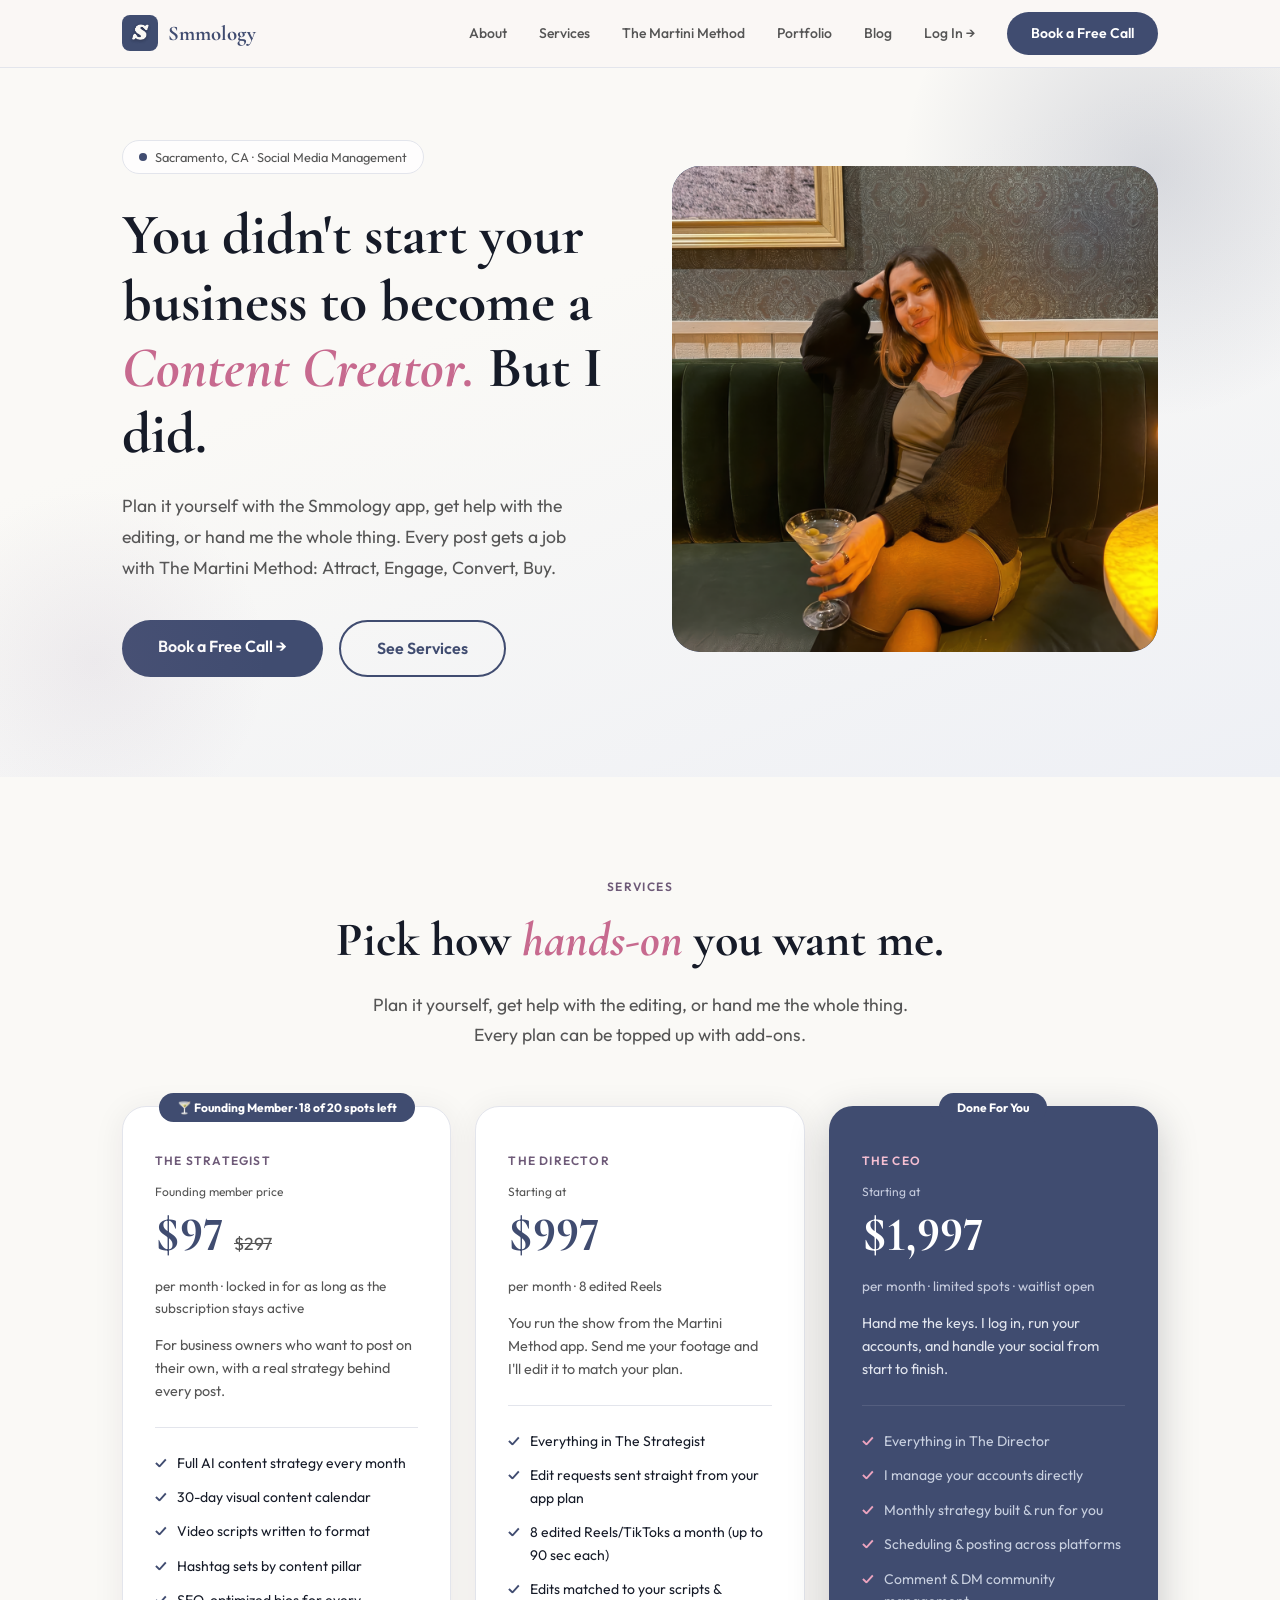
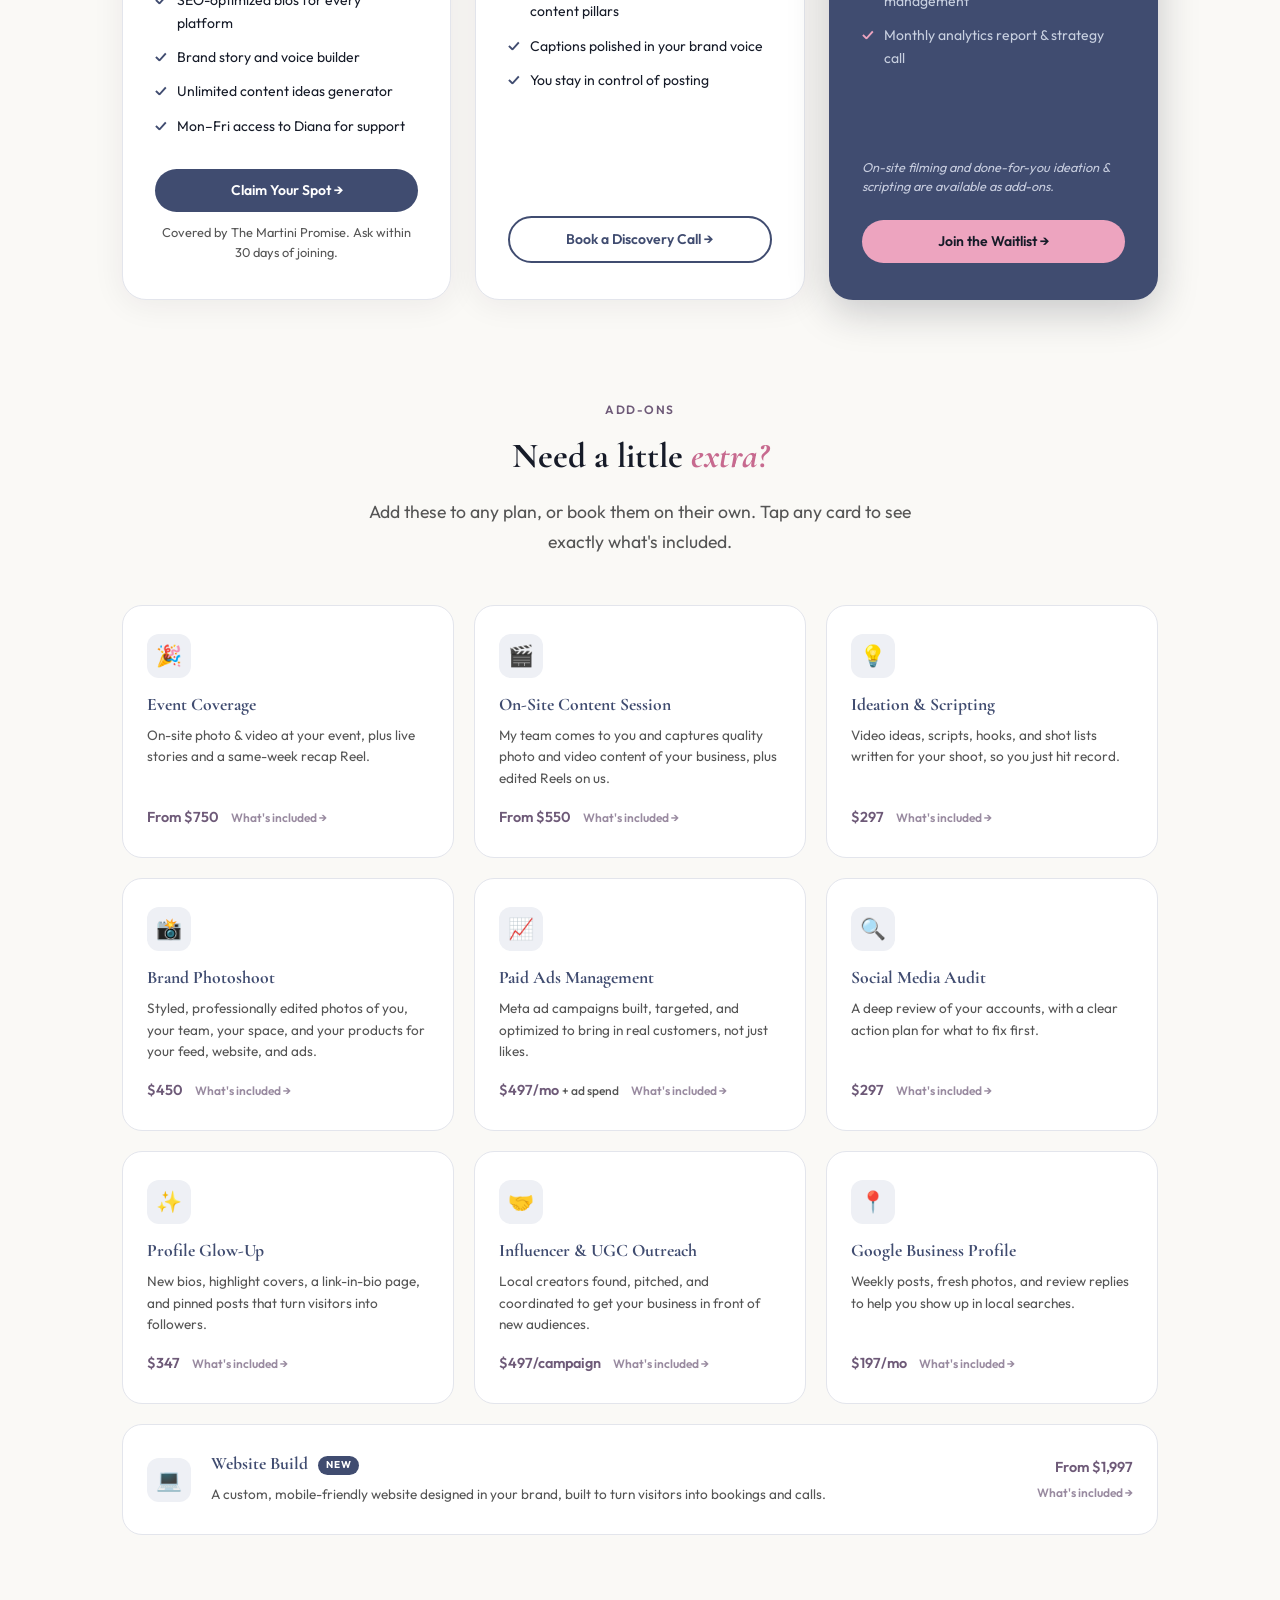
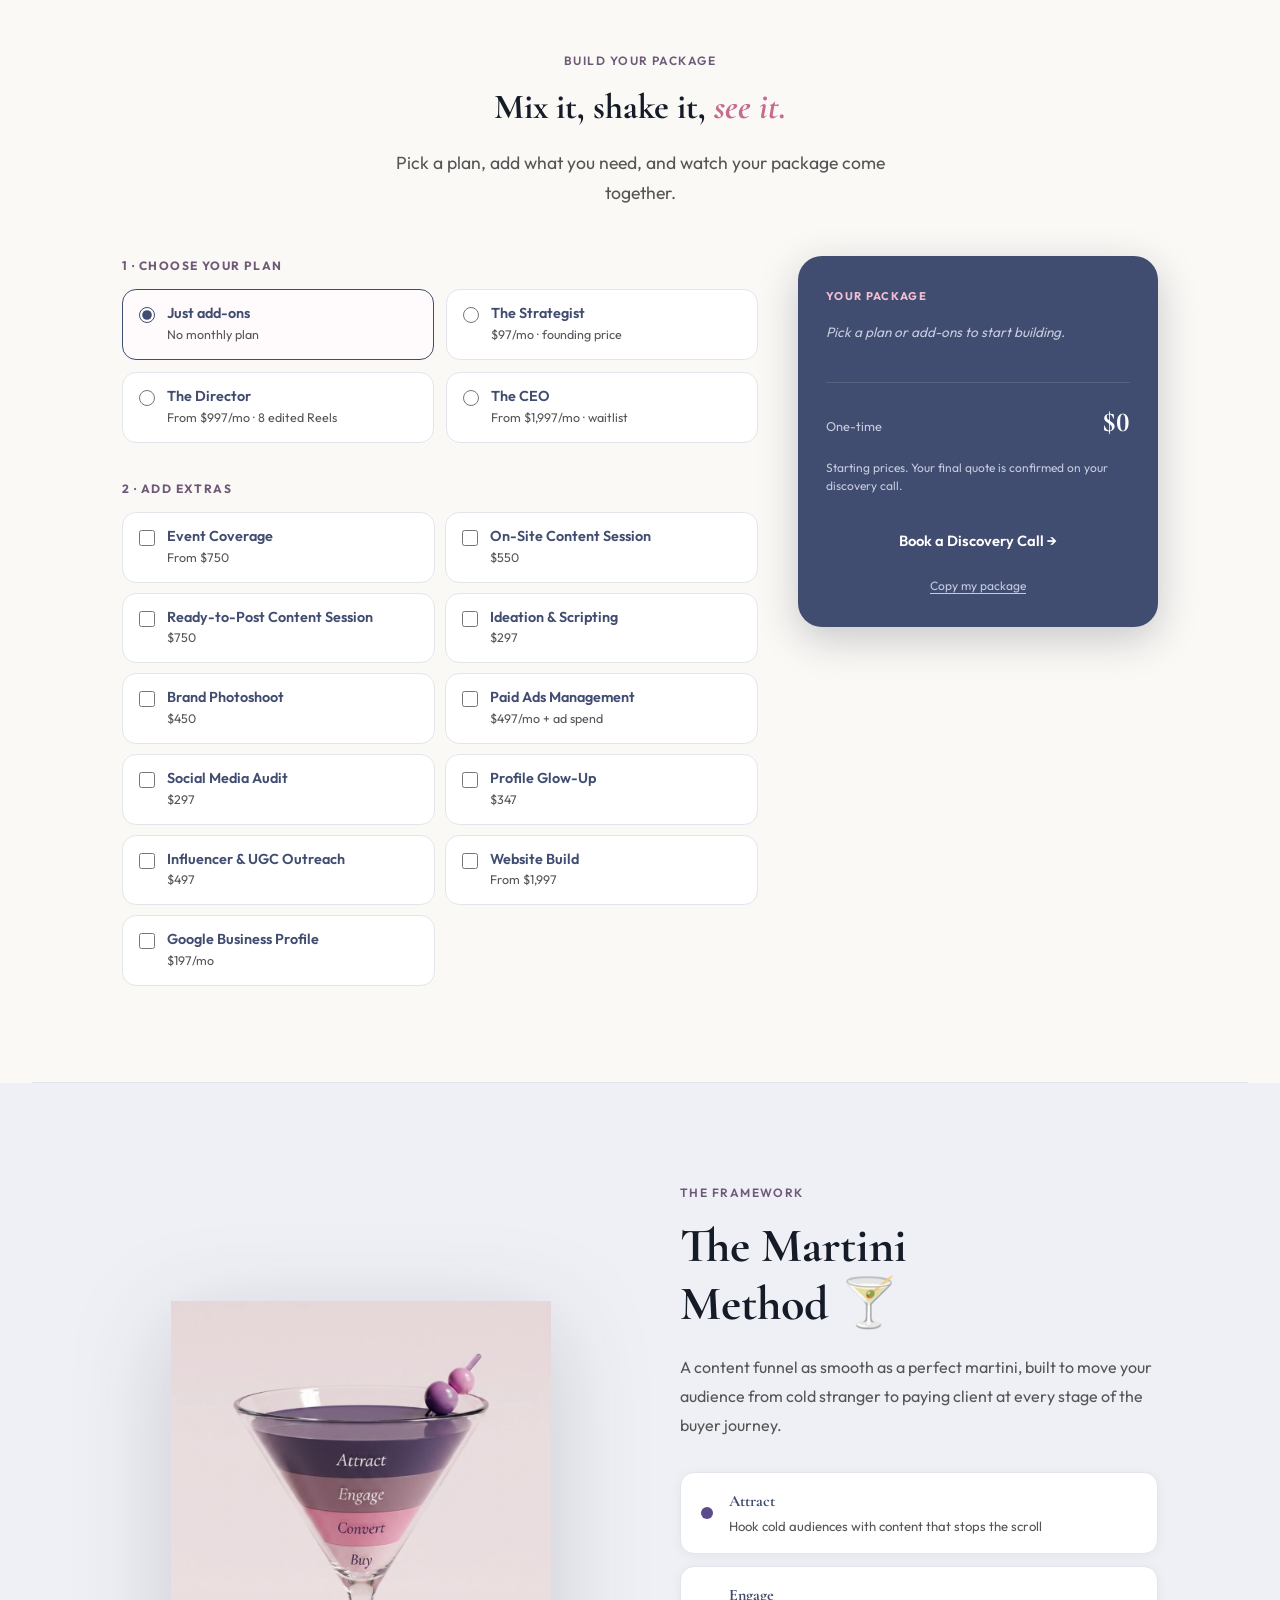
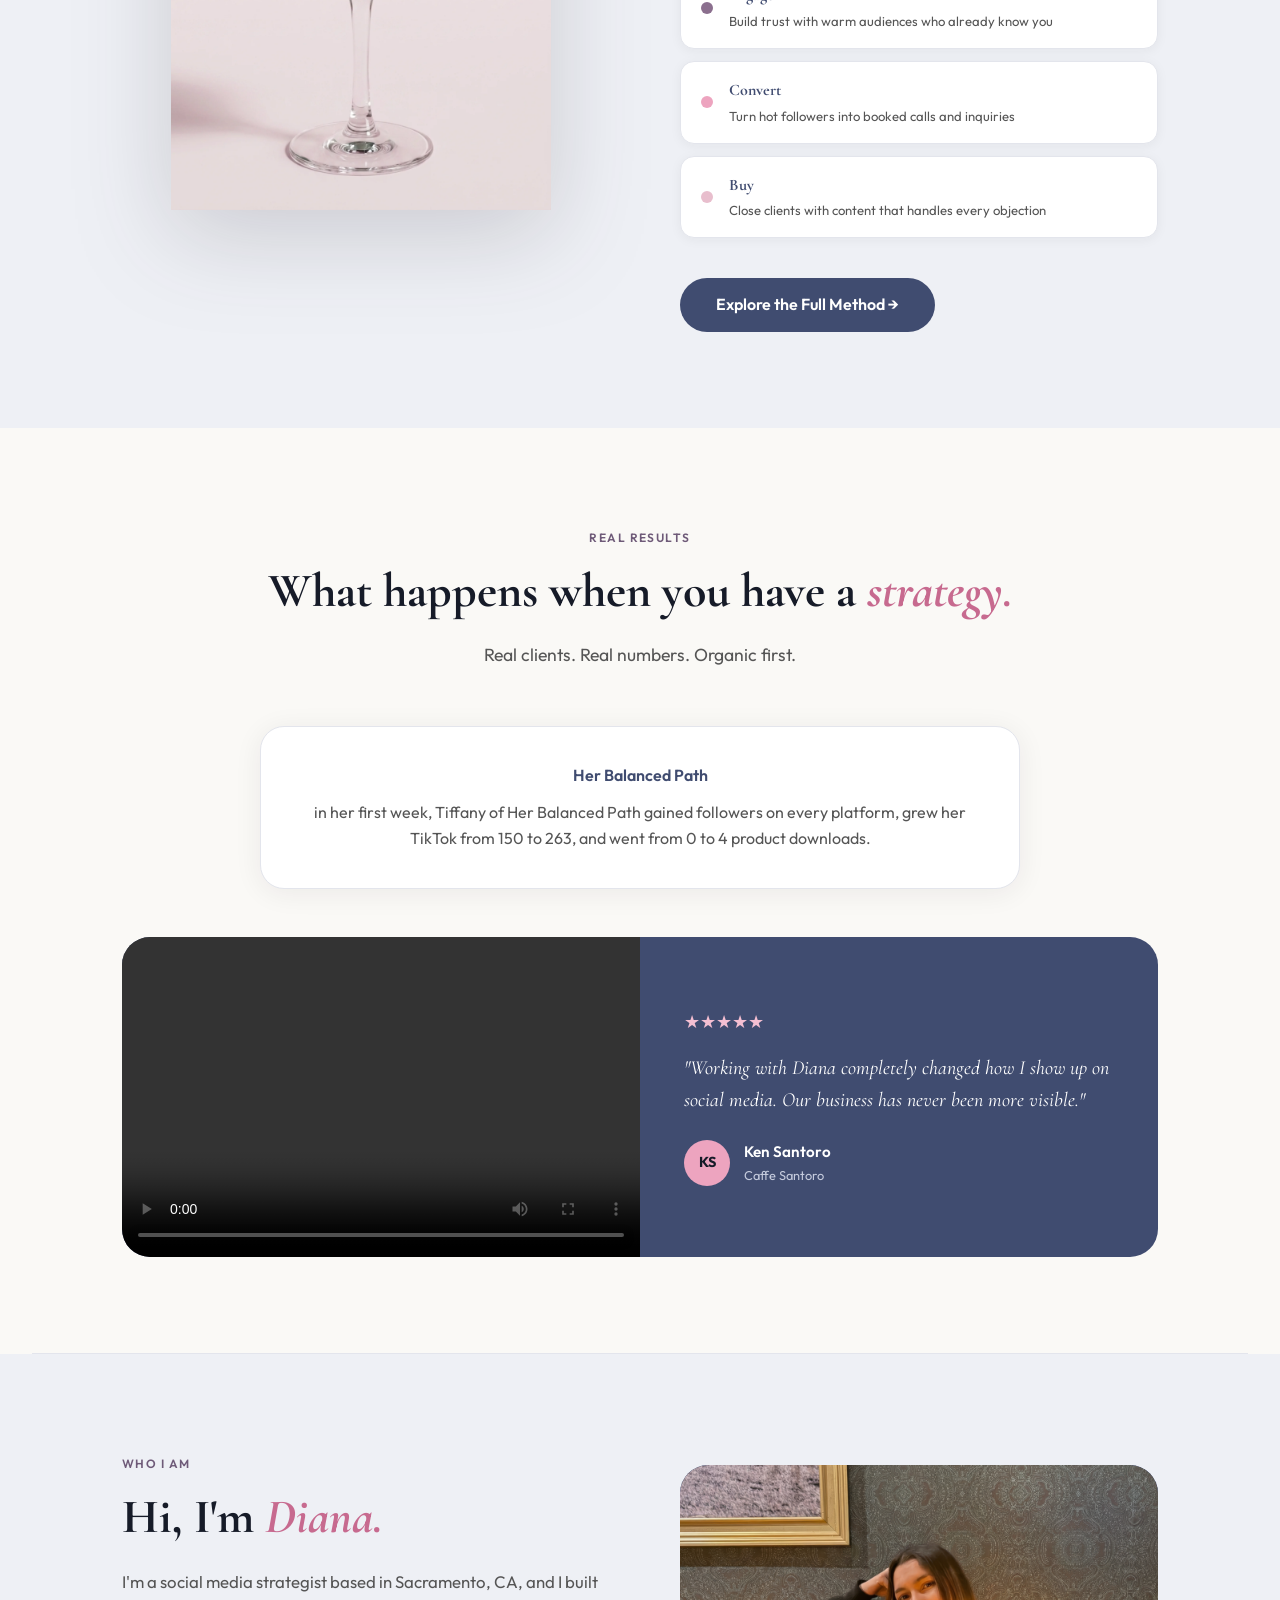
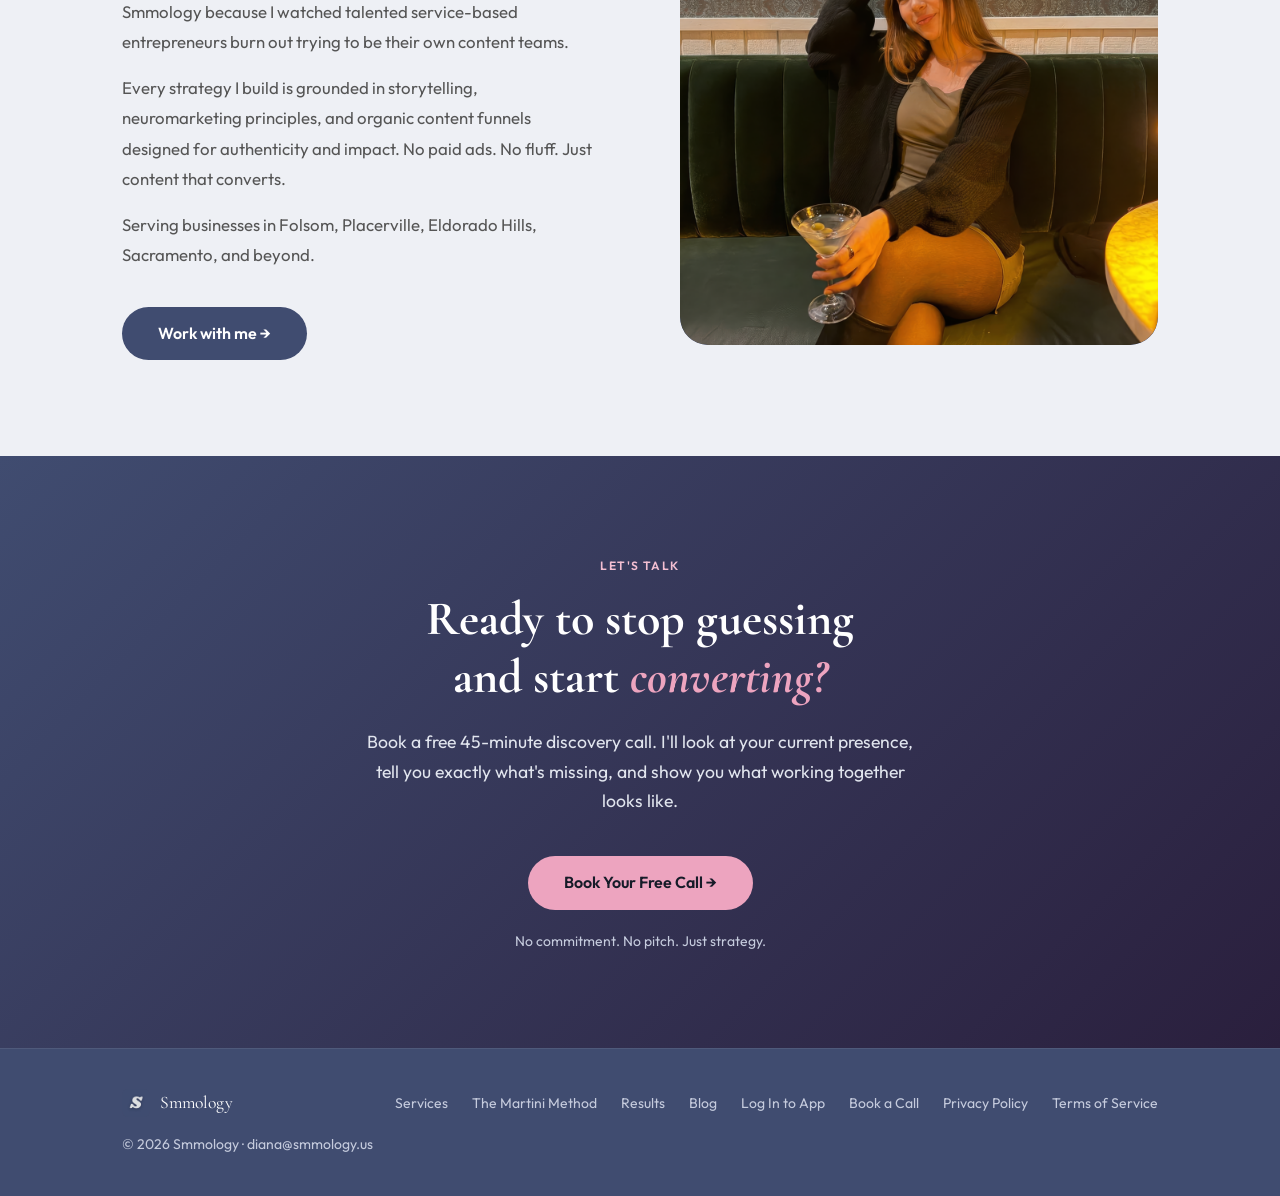
==== commit 964d0a74: "Contrast pass: all text meets WCAG AA on every page Co-Authored-By: Claude Opus 5.5 <noreply@anthrop" ====
--- a/index.html
+++ b/index.html
@@ -47,7 +47,8 @@
     :root {
       --navy:   #404C70;
       --slate:  #404C70;
-      --mauve:  #907A9A;
+      --mauve:  #6E5A78;
+      --rose-ink: #C76A8F;
       --pink:   #404C70;
       --rose:   #EDA4BF;
       --blush:  #EEF0F5;
@@ -61,7 +62,7 @@
     html { scroll-behavior: smooth; }
     body { font-family: 'Outfit', sans-serif; background: var(--cream); color: var(--text); line-height: 1.6; }
     h1,h2,h3,h4 { font-family: 'Cormorant Garamond', serif; }
-    em { font-style: italic; color: var(--rose); }
+    em { font-style: italic; color: var(--rose-ink); }
     a  { text-decoration: none; color: inherit; }
     img { max-width: 100%; display: block; }
 
@@ -161,7 +162,7 @@
       color: var(--pink); margin-bottom: 20px;
     }
     .hero-visual h3 { font-size: 1.5rem; margin-bottom: 8px; }
-    .hero-visual p  { font-size: .9rem; color: #b0b8cc; margin-bottom: 28px; }
+    .hero-visual p  { font-size: .9rem; color: #E1E5EE; margin-bottom: 28px; }
     .stat-row { display: flex; gap: 24px; margin-top: 28px; }
     .stat-item { flex: 1; }
     .stat-num  { font-family: 'Cormorant Garamond', serif; font-size: 2.2rem; font-weight: 700; color: var(--pink); }
@@ -211,7 +212,7 @@
     .card-cycle { font-size: .85rem; color: var(--muted); margin-top: 2px; }
     .card-popular .card-cycle { color: #C5CBDD; }
     .card-desc { font-size: .9rem; color: var(--muted); margin: 14px 0 24px; line-height: 1.6; }
-    .card-popular .card-desc { color: #b0b8cc; }
+    .card-popular .card-desc { color: #E1E5EE; }
     .card-divider { border: none; border-top: 1px solid var(--border); margin-bottom: 24px; }
     .card-popular .card-divider { border-color: rgba(255,255,255,.1); }
     .check-list { list-style: none; display: flex; flex-direction: column; gap: 12px; flex: 1; margin-bottom: 32px; }
@@ -303,12 +304,12 @@
     .about-name { font-family: 'Cormorant Garamond', serif; font-size: 1.6rem; margin-bottom: 6px; }
     .about-role { color: var(--mauve); font-size: .875rem; margin-bottom: 28px; }
     .about-facts { display: flex; flex-direction: column; gap: 12px; text-align: left; }
-    .fact { display: flex; align-items: center; gap: 10px; font-size: .875rem; color: #b0b8cc; }
+    .fact { display: flex; align-items: center; gap: 10px; font-size: .875rem; color: #E1E5EE; }
     .fact span { color: var(--pink); font-weight: 700; }
 
     /* ── CTA ─────────────────────────────── */
     .cta-section { background: linear-gradient(135deg, var(--navy) 0%, #2a1f3d 100%); color: white; text-align: center; }
-    .cta-section .section-sub { color: #b0b8cc; margin: 0 auto 40px; }
+    .cta-section .section-sub { color: #E1E5EE; margin: 0 auto 40px; }
 
     /* ── FOOTER ──────────────────────────── */
     footer {
@@ -400,7 +401,7 @@
     .summary-btn-alt:hover { border-color: var(--pink); color: white; }
     .summary-call { display: block; text-align: center; margin-top: 16px; font-size: .8rem; color: #aab3c8; }
     .summary-call:hover { color: var(--pink); }
-    .summary-copy-link { display: block; margin: 10px auto 0; background: none; border: none; font: inherit; font-size: .75rem; color: #6b7494; cursor: pointer; text-decoration: underline; text-underline-offset: 3px; }
+    .summary-copy-link { display: block; margin: 10px auto 0; background: none; border: none; font: inherit; font-size: .75rem; color: #C5CBDD; cursor: pointer; text-decoration: underline; text-underline-offset: 3px; }
     .summary-copy-link:hover { color: #aab3c8; }
     .dialog-value { border-left: 3px solid var(--pink); padding: 4px 0 4px 14px; font-size: .9rem; color: var(--text); line-height: 1.6; margin-bottom: 24px; }
 
@@ -436,7 +437,7 @@
     .summary-note { font-size: .75rem; color: #C5CBDD; margin: 14px 0 20px; line-height: 1.5; }
     .summary-copy { display: block; width: 100%; margin-top: 10px; background: transparent; border: 1.5px solid rgba(255,255,255,.2); color: #c8d0e0; border-radius: 999px; padding: 10px; font: inherit; font-size: .85rem; font-weight: 600; cursor: pointer; }
     .summary-copy:hover { border-color: var(--pink); color: white; }
-    .summary-hint { font-size: .72rem; color: #6b7494; text-align: center; margin-top: 8px; }
+    .summary-hint { font-size: .72rem; color: #C5CBDD; text-align: center; margin-top: 8px; }
     @media (max-width: 960px) {
       .tiers-grid { grid-template-columns: 1fr; max-width: 520px; margin-left: auto; margin-right: auto; gap: 40px; }
       .addons-grid { grid-template-columns: repeat(2,1fr); }
@@ -459,7 +460,28 @@
       .method-image-wrap img { max-width: 260px; }
       .nav-links { display: none; }
     }
-      /* Accents on dark sections stay rose */
+      /* Contrast fixes */
+    .page-header .eyebrow, .kit-eyebrow { color: #F4BFD2 !important; }
+    .page-header em { color: var(--rose) !important; }
+    .section-title em { color: var(--rose-ink) !important; }
+    .cta-section .section-title em, .section-navy .section-title em, #contact .section-title em { color: var(--rose) !important; }
+    p em, li em { color: #A84E74; }
+    .smm-tab { color: #F4BFD2 !important; }
+    .blog-hero .eyebrow, .blog-hero .dot, .blog-hero .post-meta, .cta-section .eyebrow, .section-navy .eyebrow, .stats-band .eyebrow, #contact .eyebrow { color: #F4BFD2 !important; }
+    .blog-hero h1 em, .blog-hero em { color: var(--rose) !important; }
+    .kit-total .kit-price { color: var(--rose) !important; }
+    .kit-note { color: #C5CBDD !important; }
+    .smm-brand-badge { color: #404C70 !important; }
+    .smm-phone-label { color: rgba(244,191,210,.8) !important; }
+    .smm-rbtn { color: #F4BFD2 !important; border-color: rgba(244,191,210,.5) !important; }
+    .cta-btn { background: var(--rose) !important; color: #161B28 !important; }
+    .hero h1 em { color: var(--rose-ink) !important; }
+    .popular-badge { color: #fff !important; }
+    .card-popular .card-tier, .summary-tag { color: #F4BFD2 !important; }
+    .card-popular .card-desc { color: #E1E5EE; }
+    .summary-copy-link { color: #C5CBDD !important; }
+    .cta-section .eyebrow, .section-navy .eyebrow, .stats-band .eyebrow { color: var(--rose); }
+    /* Accents on dark sections stay rose */
     .stats-band .stat-num, .stats-band .stat-big, .cta-section em { color: var(--rose); }
     .cta-section .btn-pink, .section-navy .btn-pink, .card-popular .btn-pink { background: var(--rose); color: #161B28; }
     .section-navy em, .card-popular .card-tier, .card-popular .check-list li::before, .footer-links a:hover, footer a:hover { color: var(--rose); }
@@ -781,10 +803,10 @@
           </video>
         </div>
         <div style="padding:48px 44px;display:flex;flex-direction:column;justify-content:center;">
-          <div style="color:var(--pink);font-size:1.1rem;margin-bottom:16px;">★★★★★</div>
+          <div style="color:#F4BFD2;font-size:1.1rem;margin-bottom:16px;">★★★★★</div>
           <blockquote style="font-family:'Cormorant Garamond',serif;font-size:1.25rem;color:white;line-height:1.6;margin-bottom:24px;font-style:italic;">"Working with Diana completely changed how I show up on social media. Our business has never been more visible."</blockquote>
           <div style="display:flex;align-items:center;gap:14px;">
-            <div style="width:46px;height:46px;border-radius:50%;background:var(--pink);display:flex;align-items:center;justify-content:center;font-weight:700;color:var(--navy);font-size:.9rem;">KS</div>
+            <div style="width:46px;height:46px;border-radius:50%;background:var(--rose);display:flex;align-items:center;justify-content:center;font-weight:700;color:#161B28;font-size:.9rem;">KS</div>
             <div>
               <div style="color:white;font-weight:600;font-size:.95rem;">Ken Santoro</div>
               <div style="color:#C5CBDD;font-size:.8rem;">Caffe Santoro</div>
@@ -824,7 +846,7 @@
       <h2 class="section-title" style="color:white;">Ready to stop guessing<br/>and start <em>converting?</em></h2>
       <p class="section-sub">Book a free 45-minute discovery call. I'll look at your current presence, tell you exactly what's missing, and show you what working together looks like.</p>
       <a href="https://calendar.app.google/JQLJ23KJ7SjfpL8k9" target="_blank" class="btn btn-pink btn-lg">Book Your Free Call →</a>
-      <p style="color:#6b7494;font-size:.875rem;margin-top:20px;">No commitment. No pitch. Just strategy.</p>
+      <p style="color:#C5CBDD;font-size:.875rem;margin-top:20px;">No commitment. No pitch. Just strategy.</p>
     </div>
   </section>
 
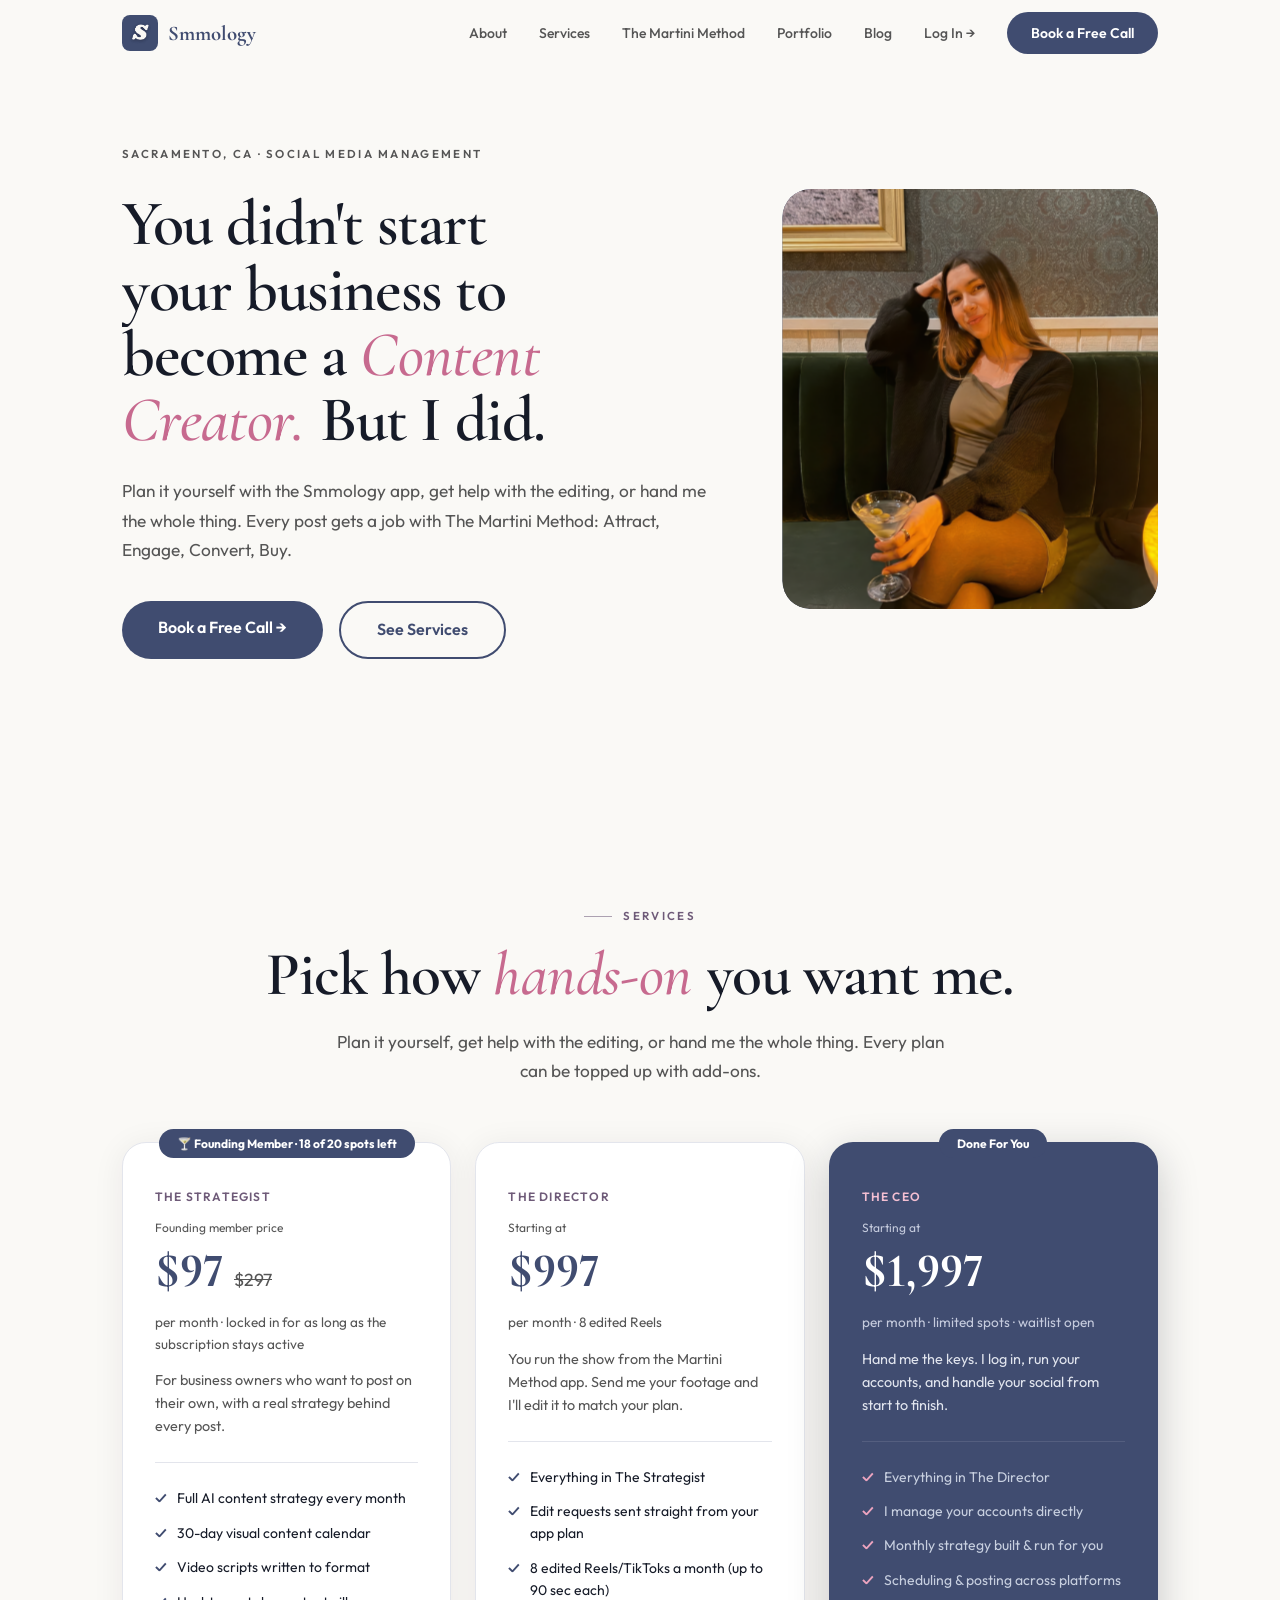
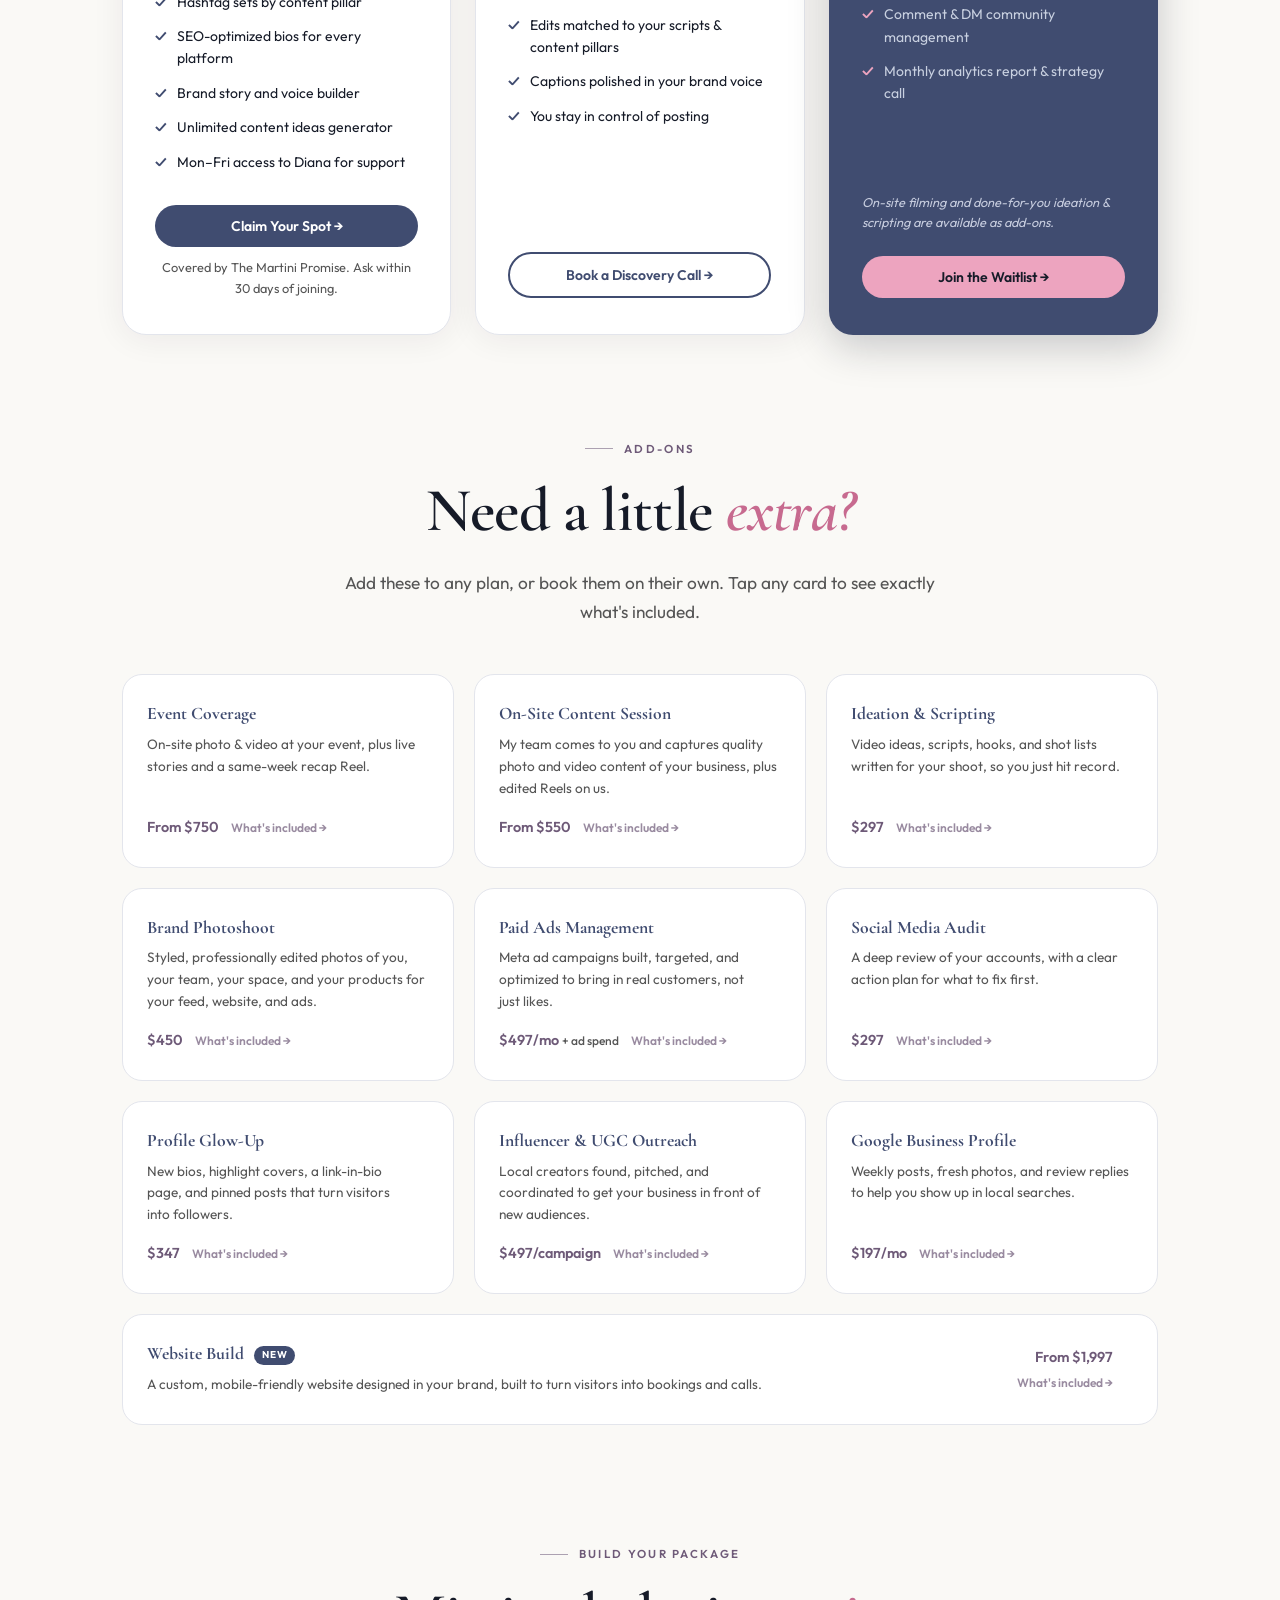
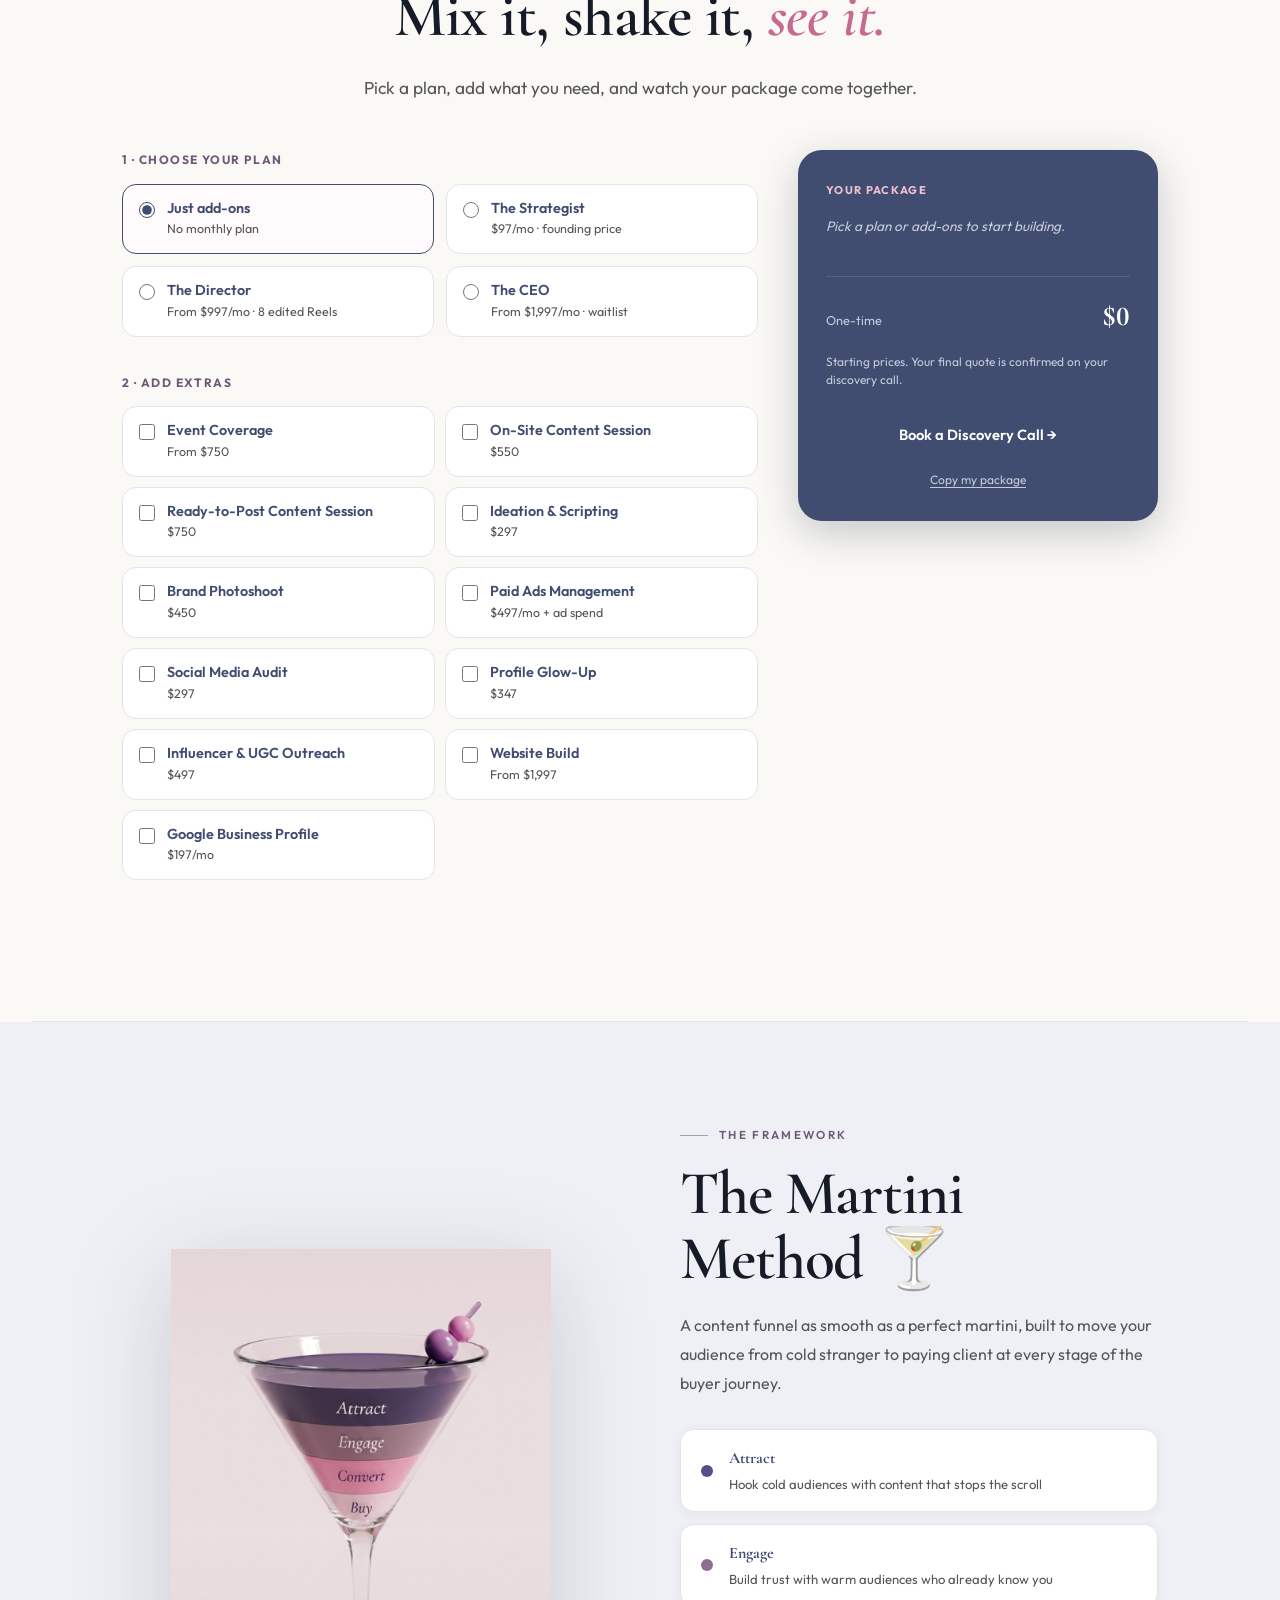
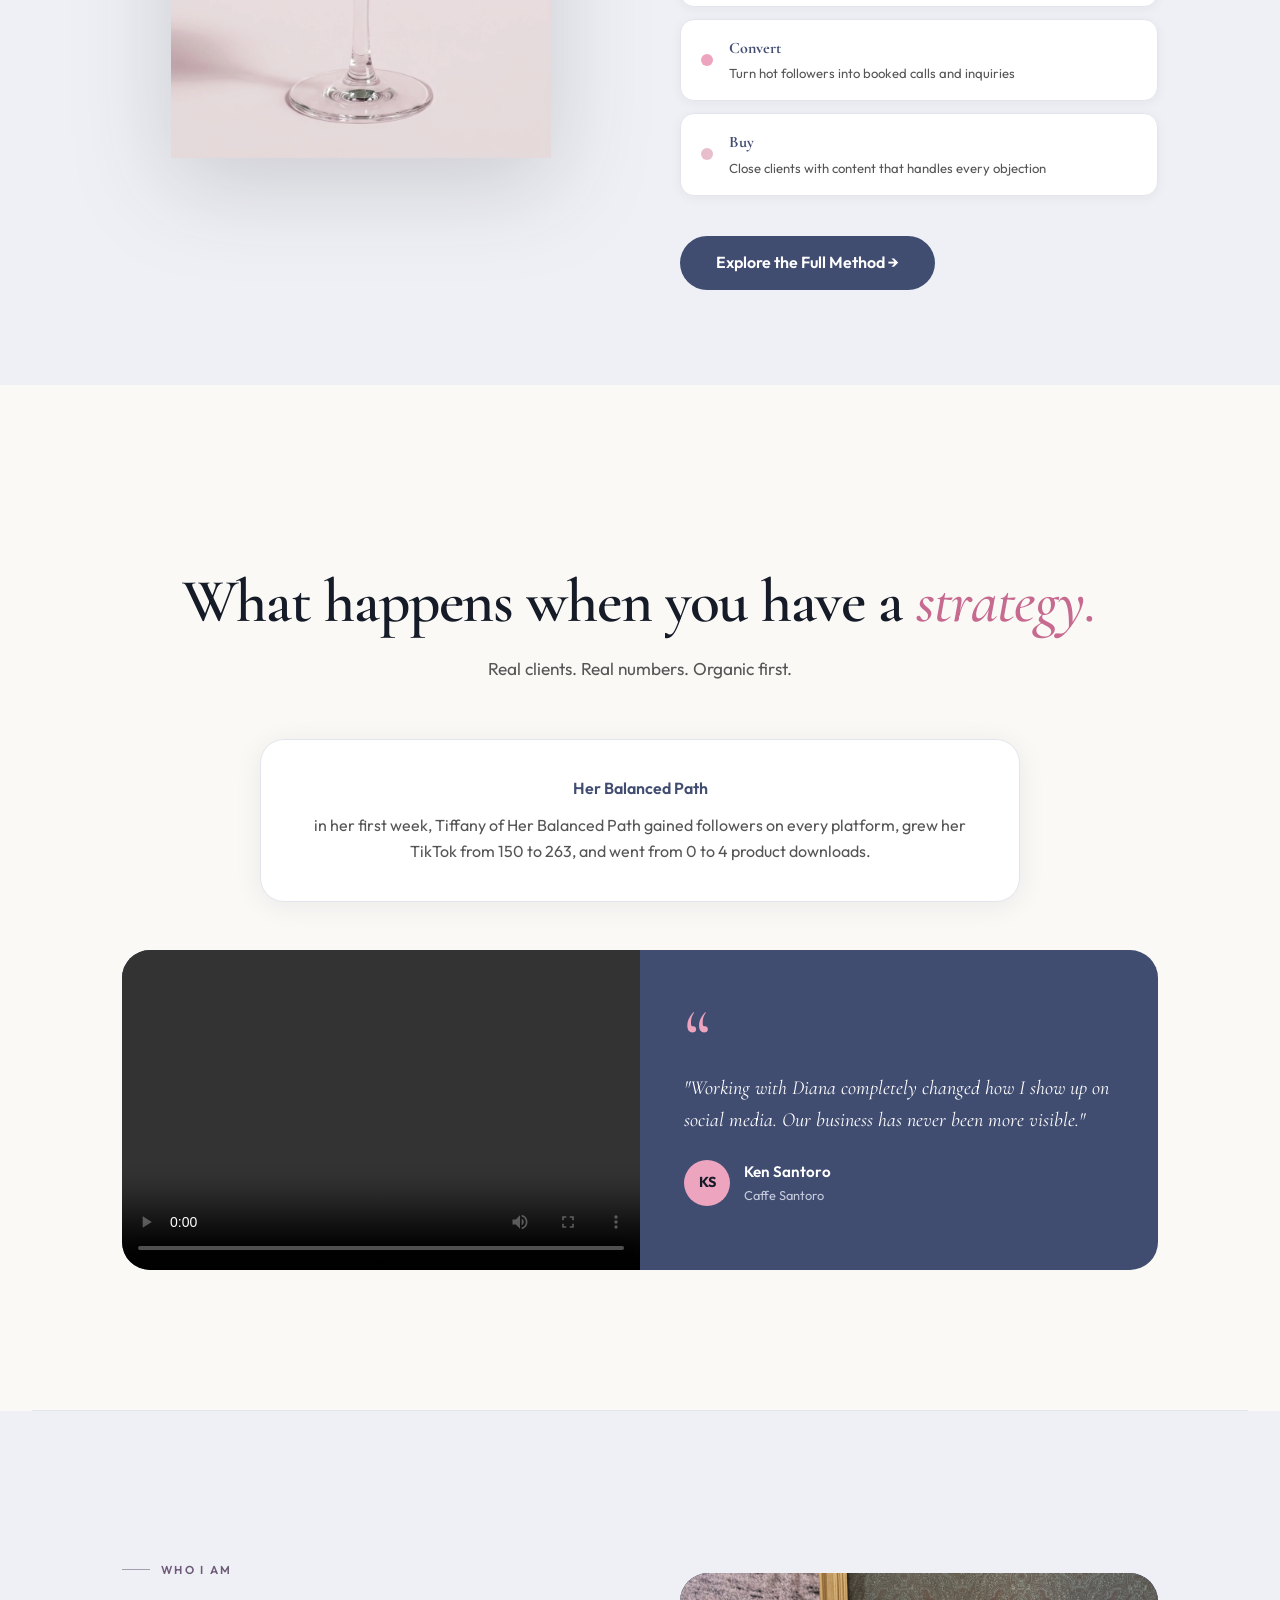
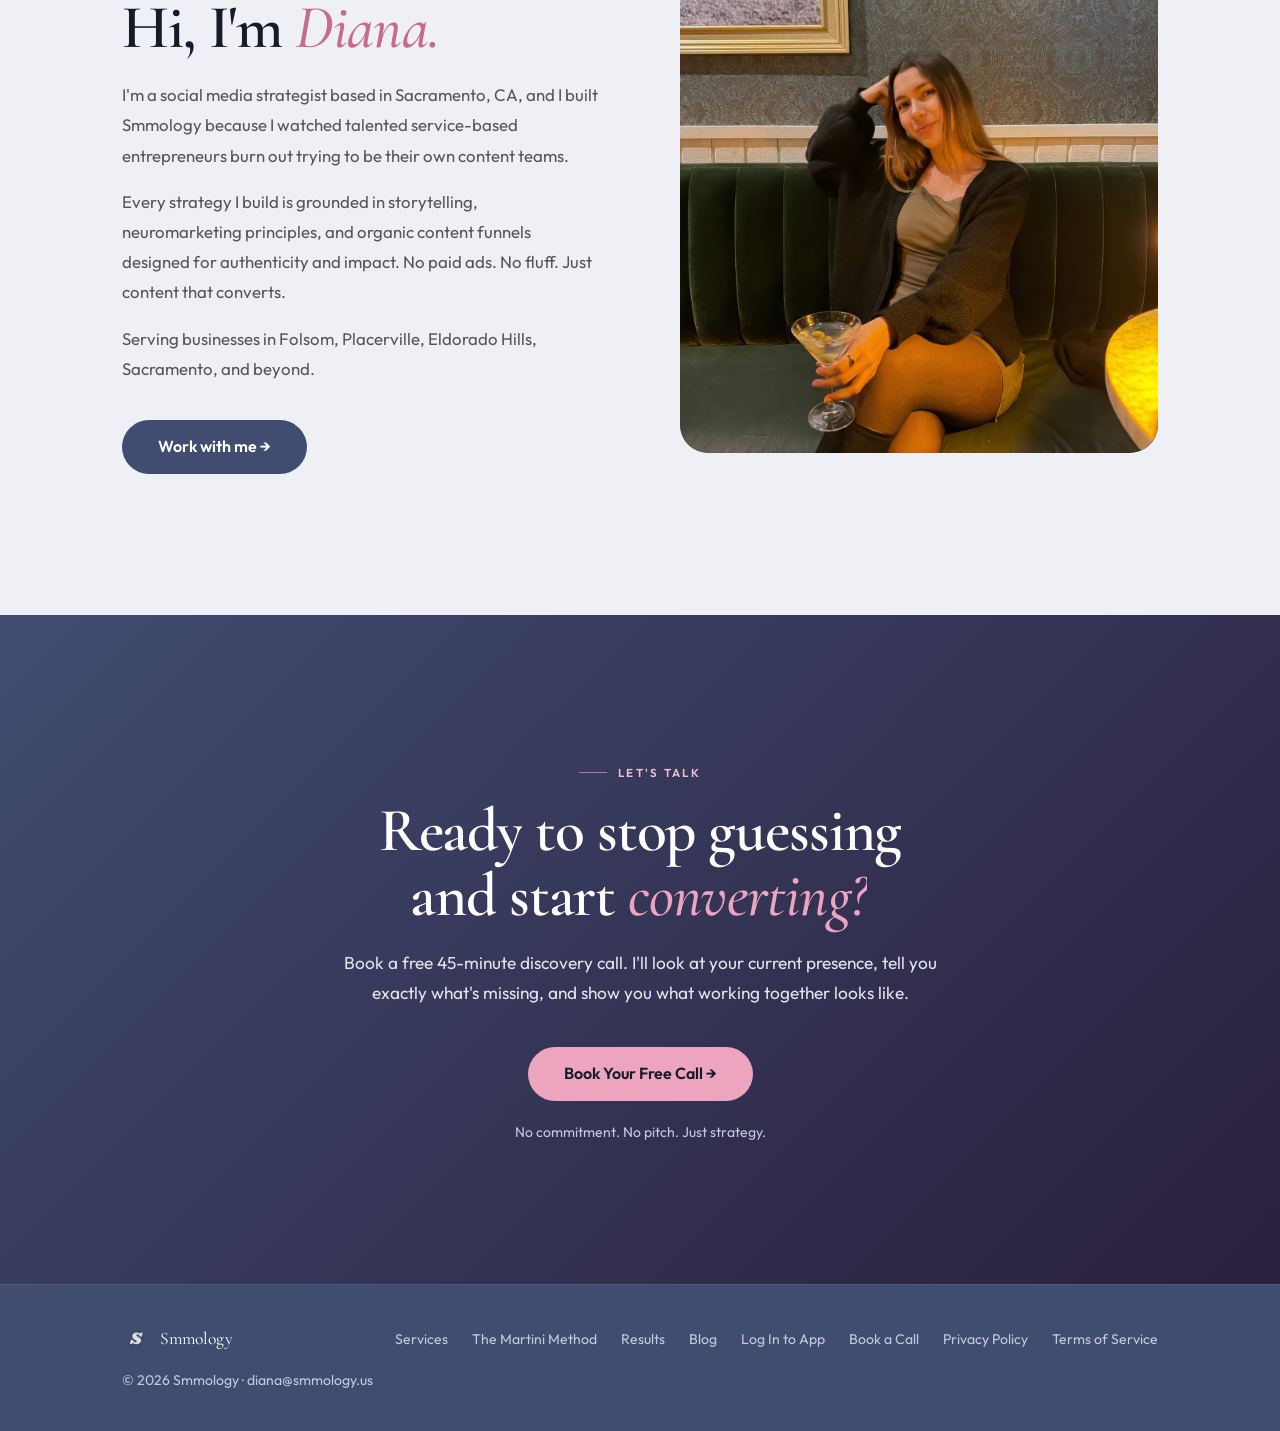
==== commit 213369b4: "Premium design layer: type scale, spacing, scroll reveals, headline motion, hero curtain, nav blur, " ====
--- a/index.html
+++ b/index.html
@@ -6,6 +6,7 @@
   <title>Social Media Management in Sacramento, CA | Smmology</title>
   <meta name="description" content="Smmology plans, edits and manages social media for local service businesses in Sacramento, Folsom, El Dorado Hills and Placerville. Book a free discovery call." />
   <link rel="canonical" href="https://www.smmology.us/" />
+  <meta name="google-site-verification" content="0qAUDFlZeiBuaZblHp3PTt5xxDmmXjtR1ykcaXVrUD4" />
   <script type="application/ld+json">
   {
     "@context": "https://schema.org",
@@ -487,6 +488,8 @@
     .section-navy em, .card-popular .card-tier, .card-popular .check-list li::before, .footer-links a:hover, footer a:hover { color: var(--rose); }
     body { font-variant-numeric: lining-nums; }
   </style>
+  <link rel="stylesheet" href="/assets/site.css" />
+  <script src="/assets/site.js" defer></script>
 </head>
 <body>
 
@@ -803,7 +806,7 @@
           </video>
         </div>
         <div style="padding:48px 44px;display:flex;flex-direction:column;justify-content:center;">
-          <div style="color:#F4BFD2;font-size:1.1rem;margin-bottom:16px;">★★★★★</div>
+          <div class="has-quote-mark" aria-hidden="true"></div>
           <blockquote style="font-family:'Cormorant Garamond',serif;font-size:1.25rem;color:white;line-height:1.6;margin-bottom:24px;font-style:italic;">"Working with Diana completely changed how I show up on social media. Our business has never been more visible."</blockquote>
           <div style="display:flex;align-items:center;gap:14px;">
             <div style="width:46px;height:46px;border-radius:50%;background:var(--rose);display:flex;align-items:center;justify-content:center;font-weight:700;color:#161B28;font-size:.9rem;">KS</div>
--- a/assets/site.css
+++ b/assets/site.css
@@ -0,0 +1,143 @@
+/* Smmology design layer: type, space, motion. Loaded after each page's own styles. */
+:root {
+  --ease-out: cubic-bezier(.16, 1, .3, 1);
+  --ease-soft: cubic-bezier(.22, .61, .36, 1);
+  --ink: #161B28;
+  --brand: #404C70;
+  --hair: rgba(64, 76, 112, .14);
+}
+
+html { -webkit-font-smoothing: antialiased; -moz-osx-font-smoothing: grayscale; text-rendering: optimizeLegibility; }
+::selection { background: #404C70; color: #fff; }
+
+/* ---------- Typography ---------- */
+h1 {
+  font-size: clamp(2.9rem, 6.4vw, 5.6rem) !important;
+  line-height: 1.02 !important;
+  letter-spacing: -.022em;
+  font-weight: 600 !important;
+  text-wrap: balance;
+}
+h2 {
+  letter-spacing: -.018em;
+  line-height: 1.06 !important;
+  text-wrap: balance;
+}
+.section-title, section h2.font-serif, .cta-section h2 {
+  font-size: clamp(2.4rem, 4.8vw, 4.2rem) !important;
+  font-weight: 600 !important;
+}
+h3 { letter-spacing: -.01em; }
+h1 em, h2 em { font-weight: 500; letter-spacing: -.01em; padding-right: .04em; }
+p { text-wrap: pretty; }
+.section-sub, .hero p, .hero-sub { font-size: clamp(1.05rem, 1.35vw, 1.22rem) !important; line-height: 1.7 !important; max-width: 38rem; }
+
+/* Eyebrows: quiet label with a hairline, not a glowing pill */
+.eyebrow, .eyebrow-pill, .section-label, .hero-badge {
+  background: none !important; border: 0 !important; box-shadow: none !important;
+  padding: 0 !important; border-radius: 0 !important;
+  display: inline-flex !important; align-items: center; gap: .7rem;
+  font-size: .72rem !important; font-weight: 600 !important; letter-spacing: .2em !important; text-transform: uppercase;
+}
+.eyebrow::before, .eyebrow-pill::before, .section-label::before {
+  content: ''; width: 28px; height: 1px; background: currentColor; opacity: .55; display: inline-block;
+}
+.text-center .eyebrow, .text-center .eyebrow-pill, .text-center .section-label { justify-content: center; }
+.hero-badge span { display: none !important; }
+
+/* ---------- Space ---------- */
+section { padding-top: clamp(96px, 11vw, 168px); padding-bottom: clamp(96px, 11vw, 168px); }
+section.py-24, section.py-20 { padding-top: clamp(96px, 11vw, 160px) !important; padding-bottom: clamp(96px, 11vw, 160px) !important; }
+.martini-divider { display: none !important; }
+
+/* ---------- Navigation ---------- */
+nav { transition: background .5s var(--ease-soft), height .5s var(--ease-out), box-shadow .5s var(--ease-soft), border-color .5s; }
+nav.is-top { background: transparent !important; border-bottom-color: transparent !important; backdrop-filter: none !important; }
+nav.is-scrolled { height: 60px !important; background: rgba(250, 249, 246, .78) !important; backdrop-filter: saturate(180%) blur(18px) !important; border-bottom: 1px solid var(--hair) !important; }
+.nav-links a:not(.btn):not(.btn-pink) { position: relative; }
+.nav-links a:not(.btn):not(.btn-pink)::after {
+  content: ''; position: absolute; left: 0; right: 0; bottom: -6px; height: 1px; background: currentColor;
+  transform: scaleX(0); transform-origin: right; transition: transform .45s var(--ease-out);
+}
+.nav-links a:not(.btn):not(.btn-pink):hover::after, .nav-links a.active::after { transform: scaleX(1); transform-origin: left; }
+
+/* ---------- Buttons ---------- */
+.btn, .btn-primary, .btn-outline, .btn-pink, .cta-btn, .summary-btn {
+  transition: transform .5s var(--ease-out), box-shadow .5s var(--ease-out), background-color .3s, color .3s, opacity .3s !important;
+  will-change: transform;
+}
+.btn:hover, .btn-primary:hover, .btn-pink:hover, .cta-btn:hover { opacity: 1 !important; box-shadow: 0 14px 34px -12px rgba(64, 76, 112, .55); }
+.btn:active, .btn-primary:active, .btn-pink:active, .cta-btn:active { transform: scale(.97) !important; }
+
+/* ---------- Cards: lift + soft spotlight that follows the pointer ---------- */
+.card, .addon, .result-card, .stage, .value-card, .post-card, .product-card, .testimonial-card, .smm-card {
+  transition: transform .6s var(--ease-out), box-shadow .6s var(--ease-out), border-color .4s !important;
+  position: relative;
+}
+.js-spot::after {
+  content: ''; position: absolute; inset: 0; border-radius: inherit; pointer-events: none; opacity: 0;
+  background: radial-gradient(420px circle at var(--mx, 50%) var(--my, 50%), rgba(144, 122, 154, .10), transparent 45%);
+  transition: opacity .5s var(--ease-soft);
+}
+.js-spot:hover::after { opacity: 1; }
+.card:hover, .addon:hover, .result-card:hover, .value-card:hover, .post-card:hover, .product-card:hover {
+  transform: translateY(-6px) !important;
+  box-shadow: 0 30px 60px -30px rgba(22, 27, 40, .28) !important;
+}
+.card-popular:hover { box-shadow: 0 40px 80px -30px rgba(22, 27, 40, .55) !important; }
+
+/* Images: slow zoom inside their frame */
+.hero-visual, .about-photo, .photo-tile, .brand-tile { overflow: hidden; }
+.hero-visual img, .about-photo img, .photo-tile img, .brand-tile img { transition: transform 1.4s var(--ease-out); }
+.photo-tile:hover img, .brand-tile:hover img, .about-photo:hover img { transform: scale(1.045); }
+
+/* ---------- Remove template tells ---------- */
+.particle, .hero::before, .hero::after { display: none !important; }
+.glow-card-wrap { padding: 0 !important; }
+.glow-card-wrap::before { display: none !important; }
+.glow-badge { animation: none !important; }
+.gradient-text { background: none !important; -webkit-text-fill-color: currentColor !important; color: #C76A8F !important; }
+.addon-icon, .value-icon { display: none !important; }
+.hero { background: var(--cream, #FAF9F6) !important; }
+
+/* ---------- Motion ---------- */
+.js [data-reveal] {
+  opacity: 0; transform: translate3d(0, 34px, 0); filter: blur(6px);
+  transition: opacity 1.1s var(--ease-out), transform 1.2s var(--ease-out), filter 1s var(--ease-out);
+  transition-delay: var(--d, 0s);
+}
+.js [data-reveal].is-in { opacity: 1; transform: none; filter: none; }
+
+/* Headlines rise word by word */
+.js .w { display: inline-block; overflow: hidden; vertical-align: top; padding-bottom: .08em; margin-bottom: -.08em; }
+.js .w > span { display: inline-block; transform: translate3d(0, 105%, 0); transition: transform 1.15s var(--ease-out); transition-delay: var(--d, 0s); }
+.js .split.is-in .w > span { transform: none; }
+
+/* Hero image: curtain reveal, then scroll-linked drift */
+.js .hero-visual { clip-path: inset(12% 10% 12% 10% round 28px); transition: clip-path 1.6s var(--ease-out) .25s; }
+.js.is-loaded .hero-visual { clip-path: inset(0 0 0 0 round 28px); }
+.js .hero-visual img { transform: scale(1.18) translate3d(0, var(--py, 0px), 0); transition: transform 1.8s var(--ease-out) .25s; }
+.js.is-loaded .hero-visual img { transform: scale(1.06) translate3d(0, var(--py, 0px), 0); }
+.js.is-loaded.is-scrolling .hero-visual img { transition: none; }
+
+/* Scroll progress hairline */
+.scroll-line { position: fixed; top: 0; left: 0; height: 2px; width: 100%; transform-origin: 0 50%; transform: scaleX(var(--p, 0)); background: linear-gradient(90deg, #404C70, #907A9A 70%, #EDA4BF); z-index: 10000; pointer-events: none; }
+#progress-bar { display: none !important; }
+
+/* Quote mark instead of star ratings */
+.has-quote-mark::before { content: '\201C'; display: block; font-family: 'Cormorant Garamond', serif; font-size: 5rem; line-height: .6; color: #EDA4BF; margin-bottom: 10px; }
+
+@media (prefers-reduced-motion: reduce) {
+  *, *::before, *::after { transition-duration: .01ms !important; animation-duration: .01ms !important; animation-iteration-count: 1 !important; scroll-behavior: auto !important; }
+  .js [data-reveal], .js .w > span { opacity: 1 !important; transform: none !important; filter: none !important; }
+  .js .hero-visual { clip-path: none !important; }
+  .js .hero-visual img { transform: none !important; }
+}
+
+/* Hand the old /method fade-up over to the shared reveal */
+.js .fade-up { opacity: 1 !important; transform: none !important; }
+
+/* Hero: give the headline room */
+.hero-inner { grid-template-columns: 1.35fr .85fr !important; gap: clamp(40px, 5vw, 80px) !important; align-items: center; }
+.hero-inner h1 { font-size: clamp(2.8rem, 5vw, 4.9rem) !important; }
+@media (max-width: 900px) { .hero-inner { grid-template-columns: 1fr !important; } }
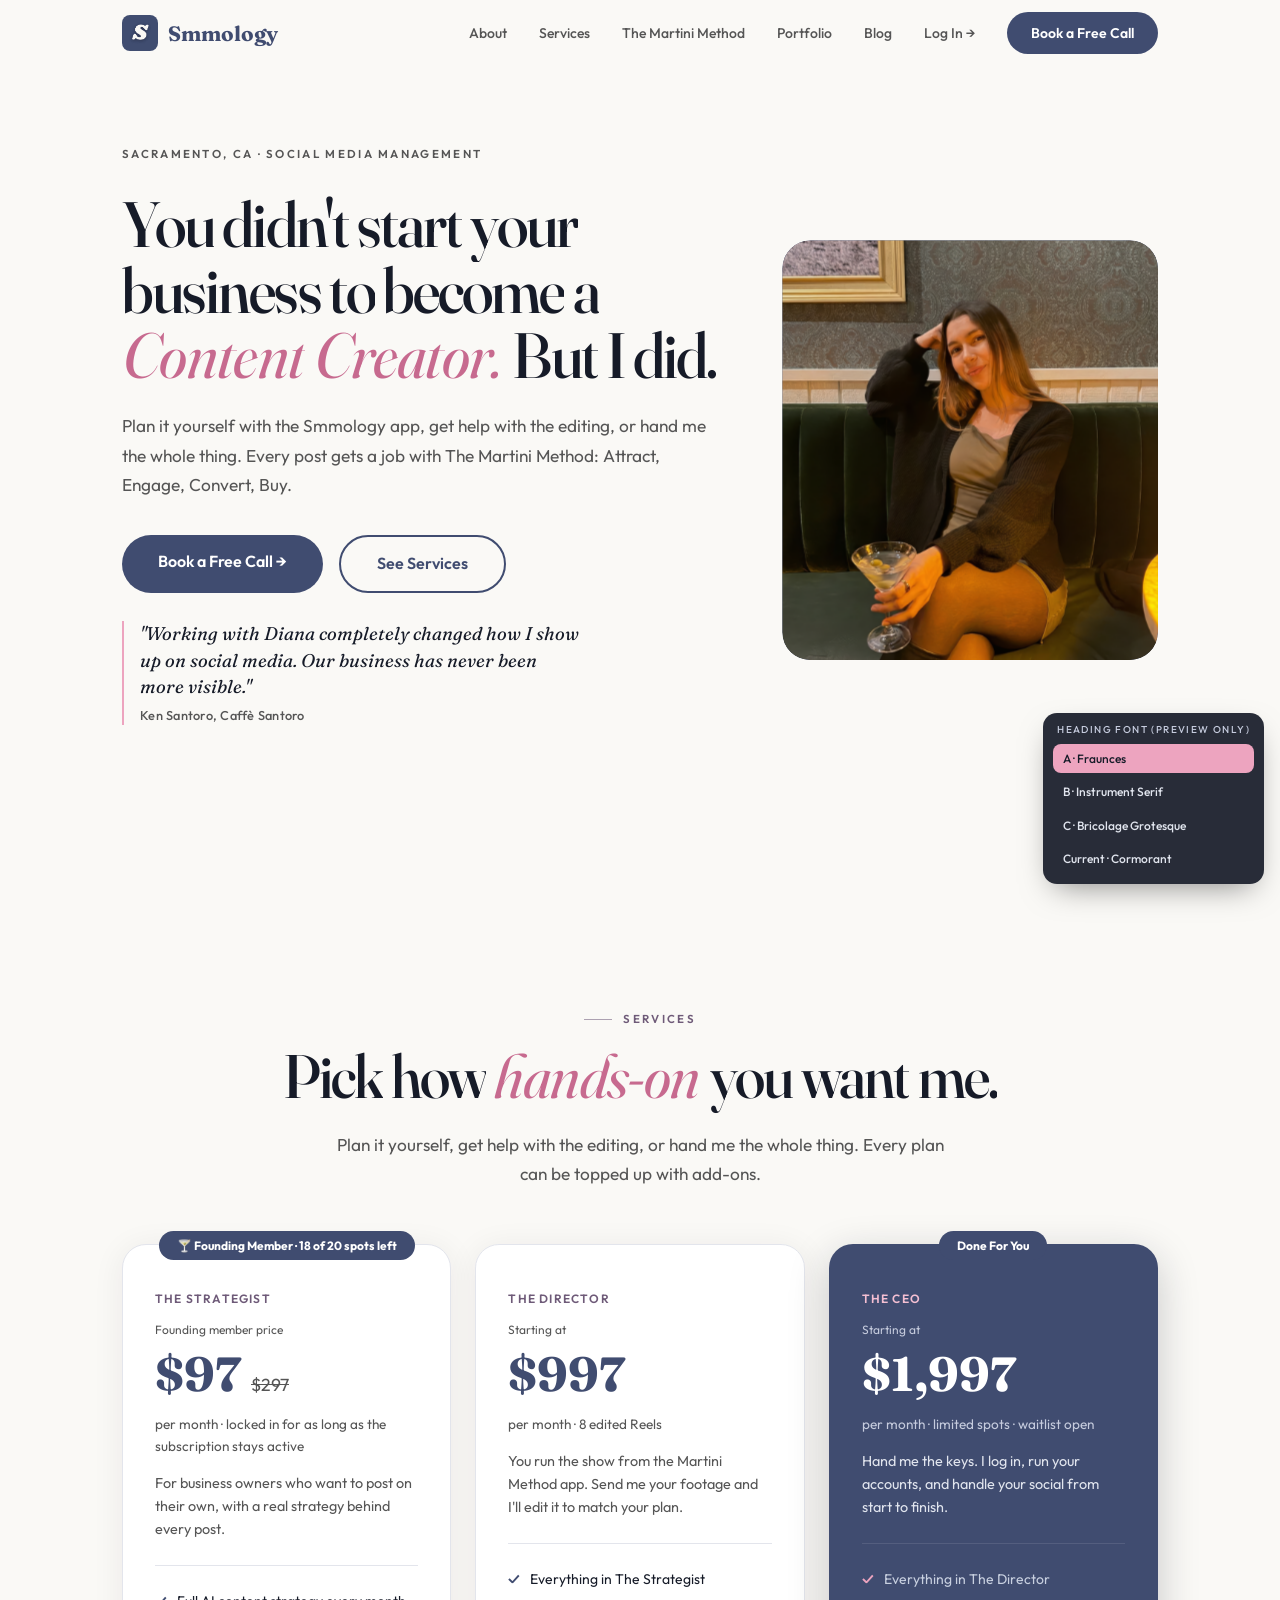
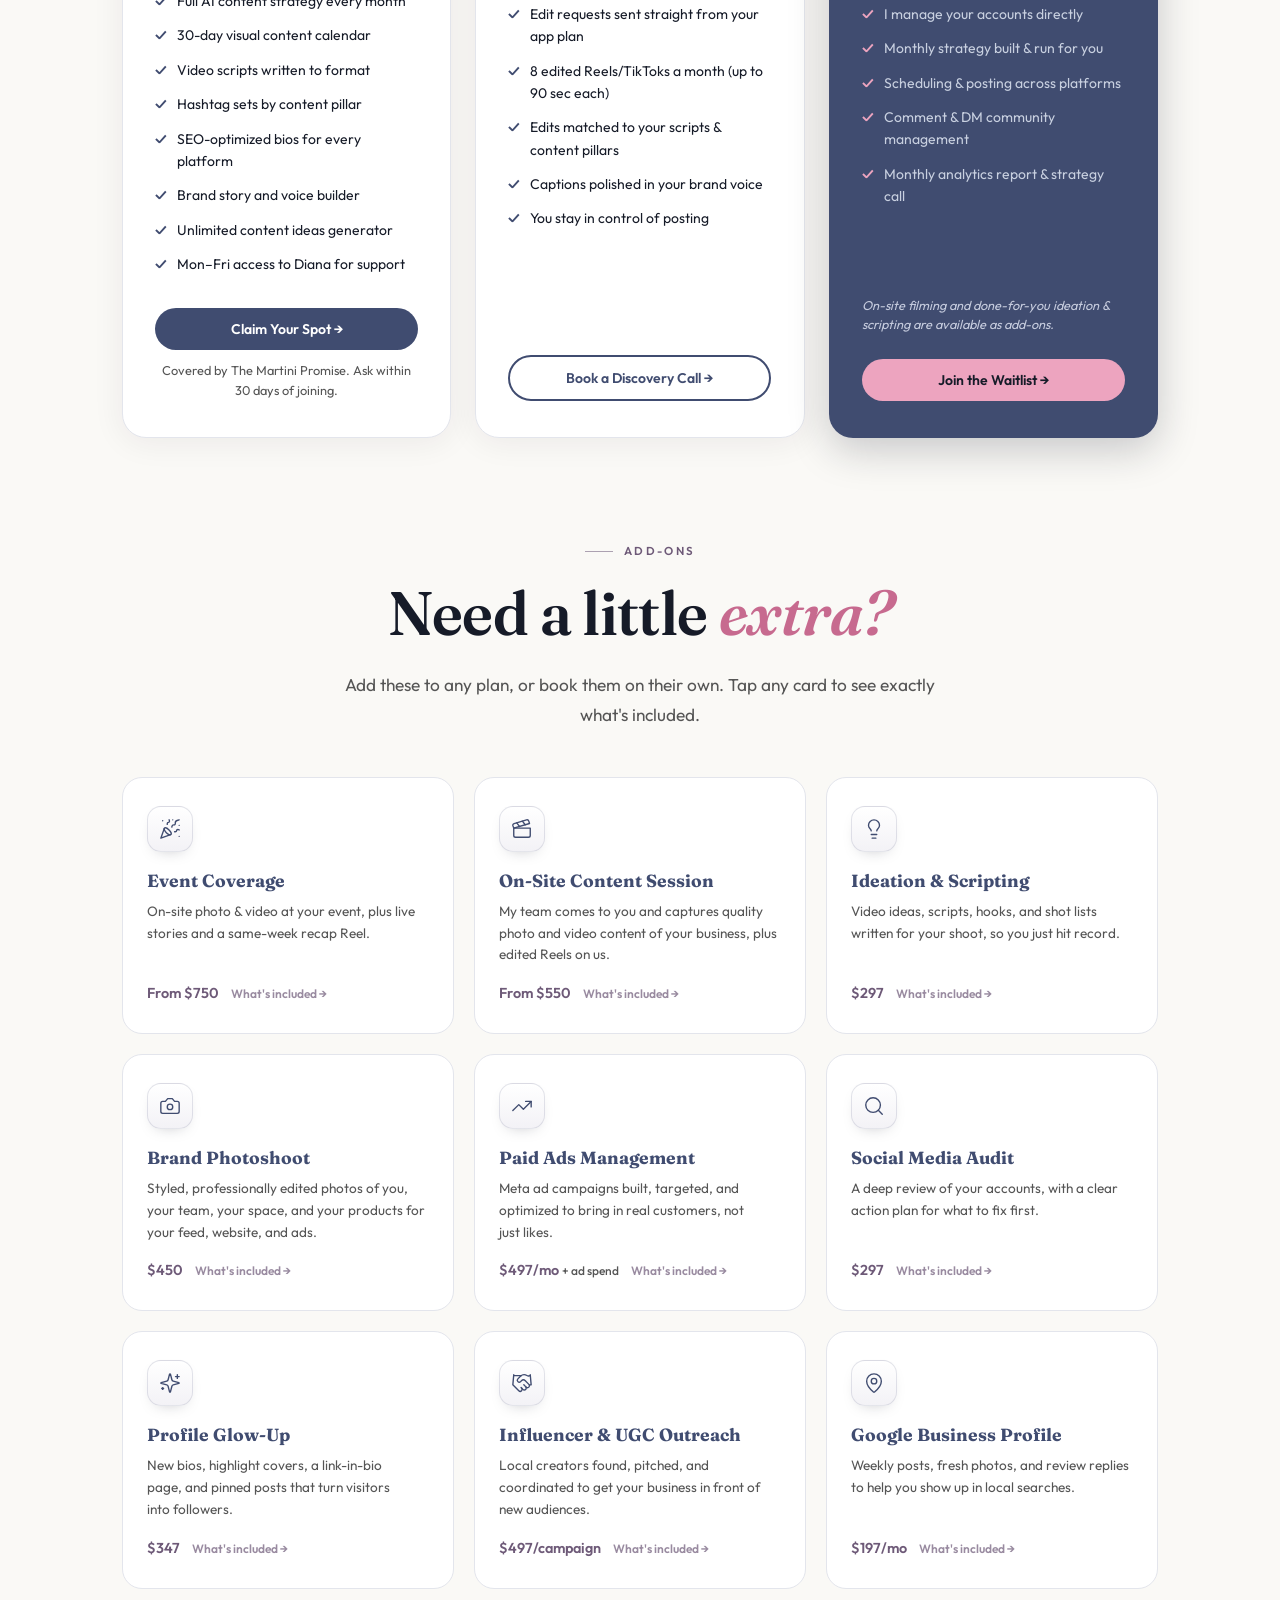
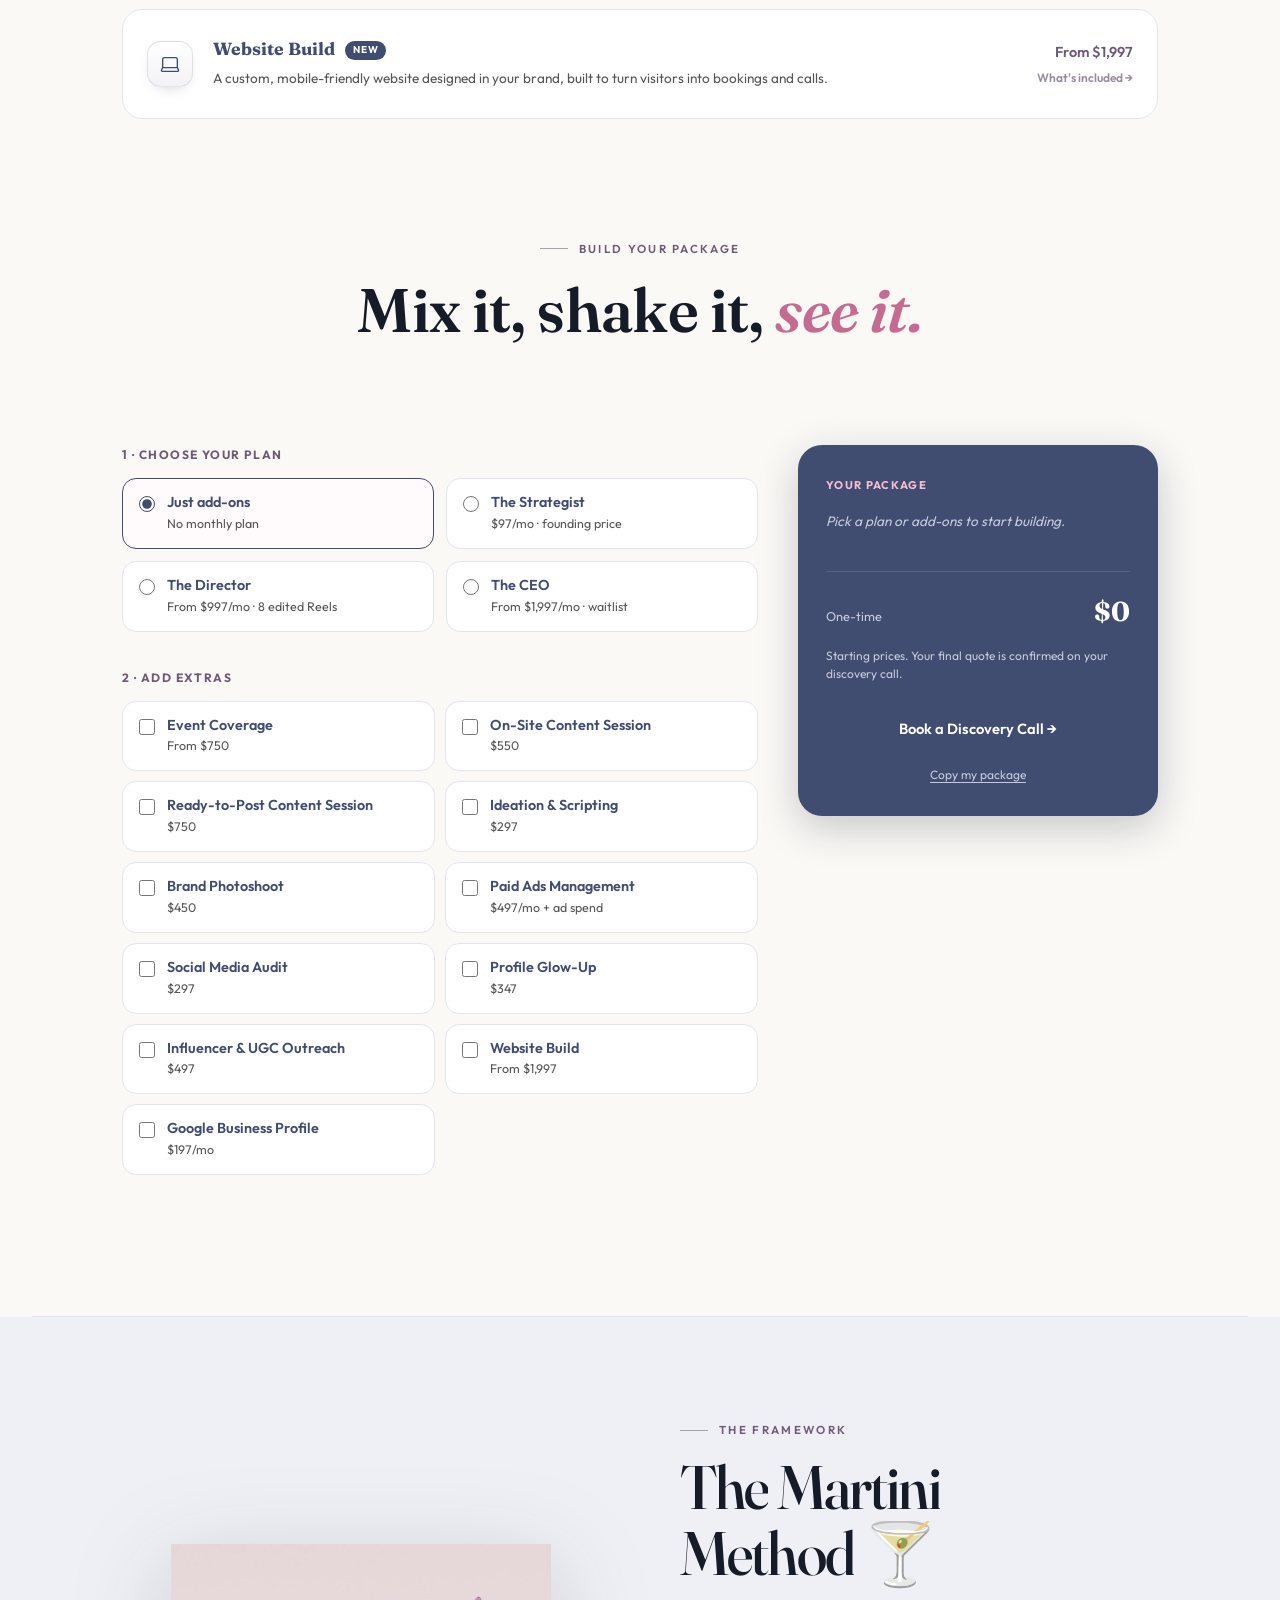
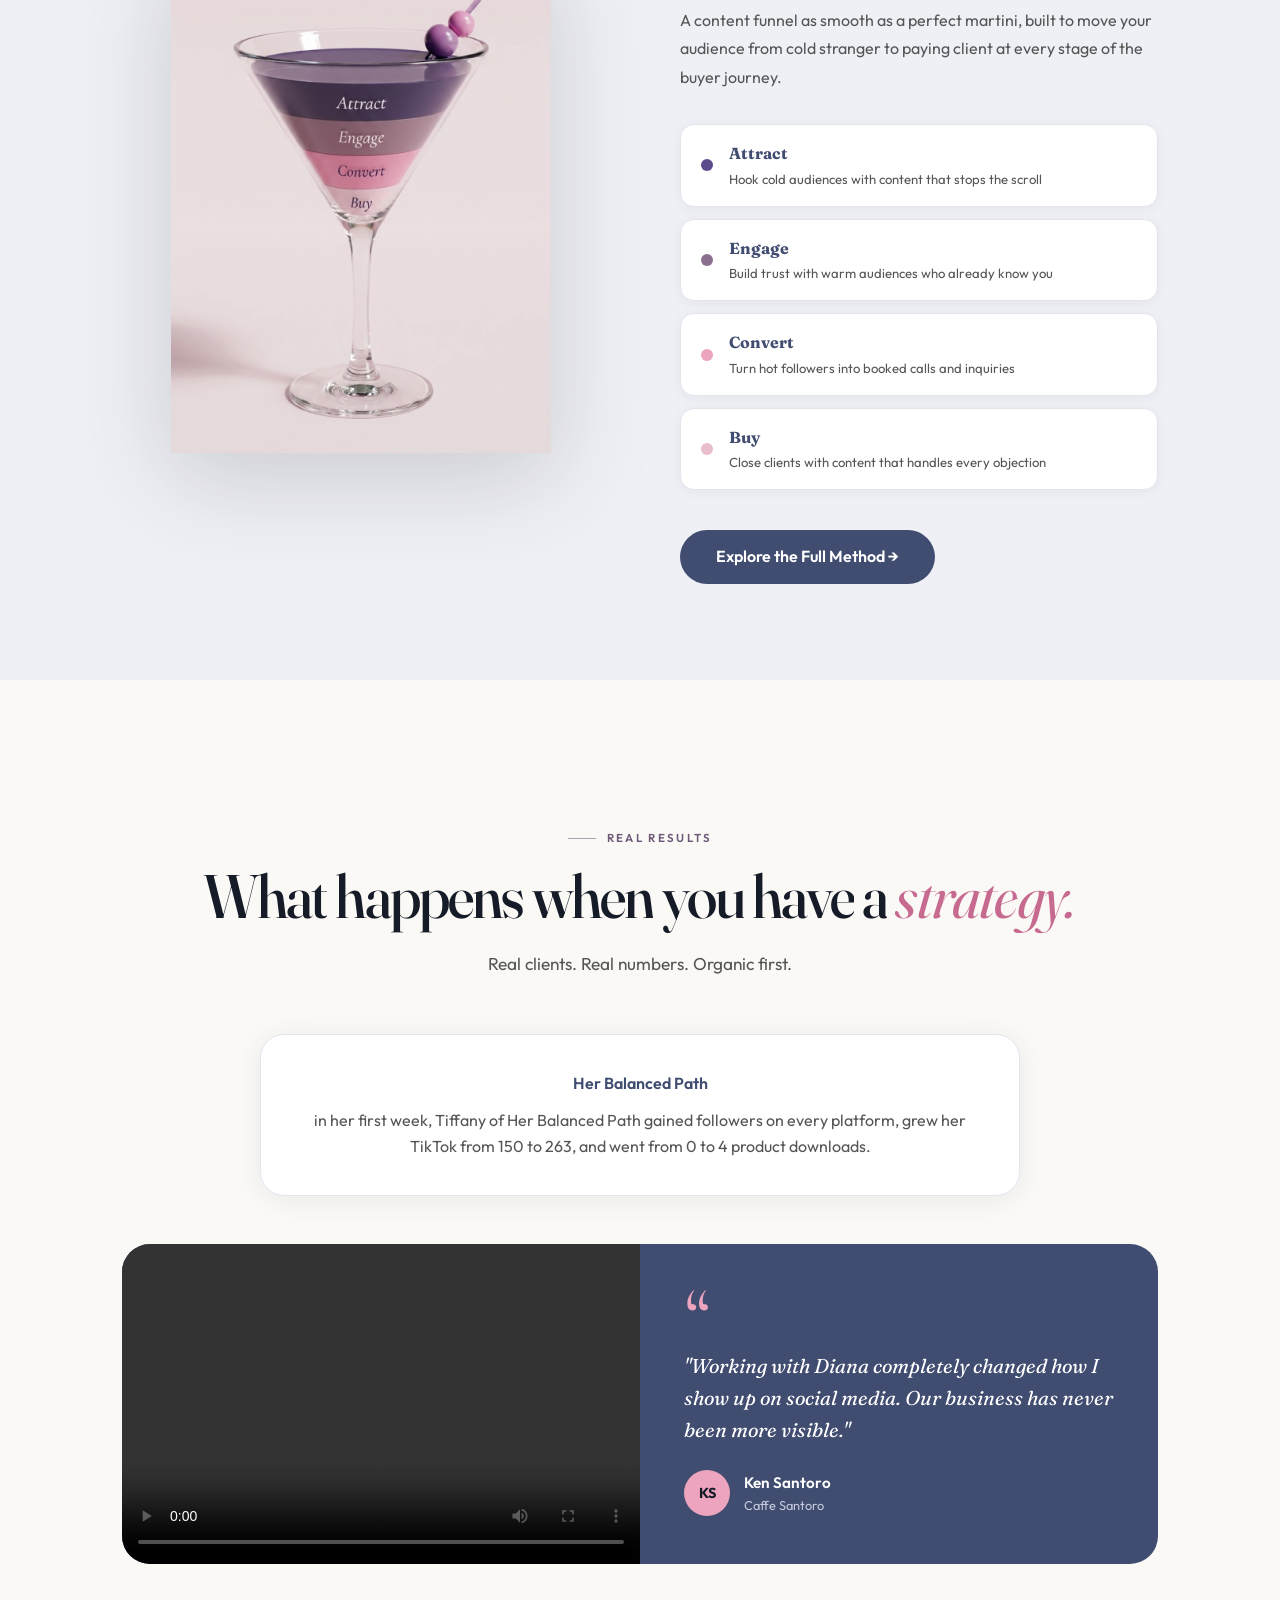
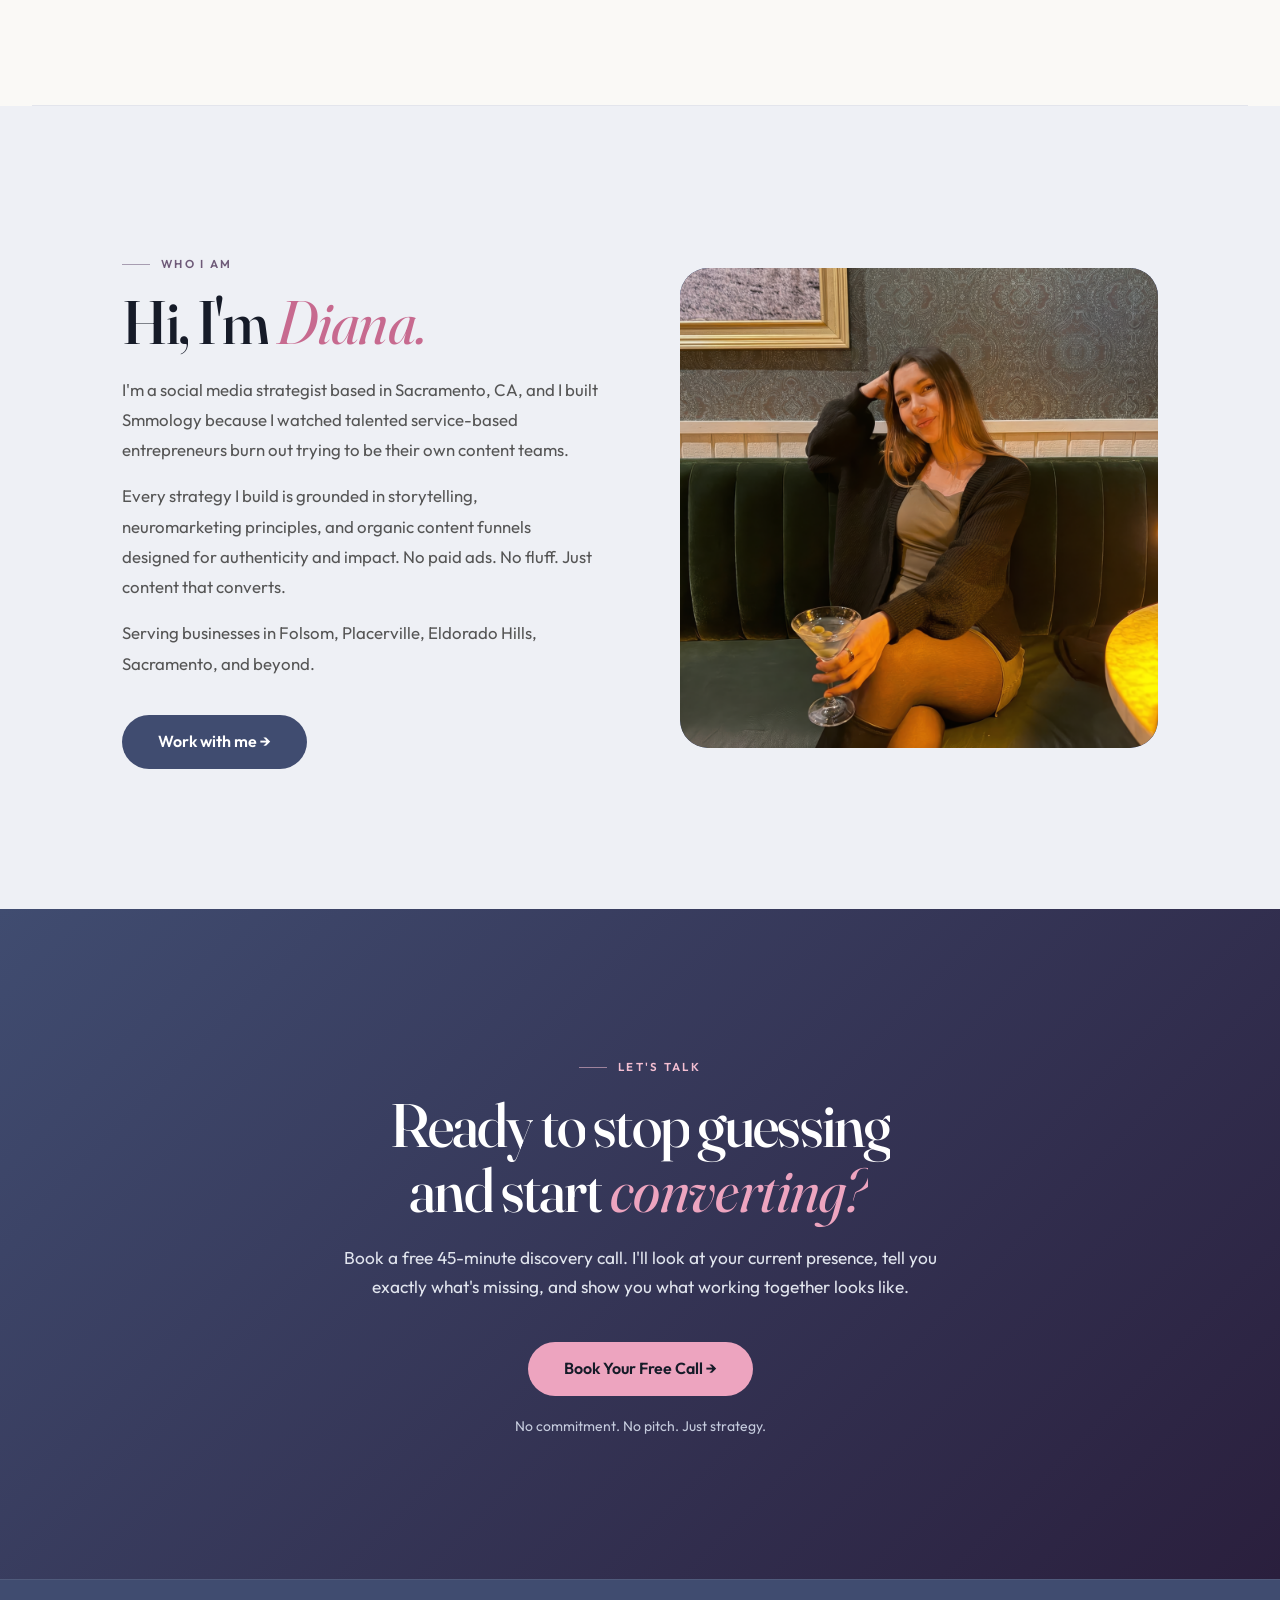
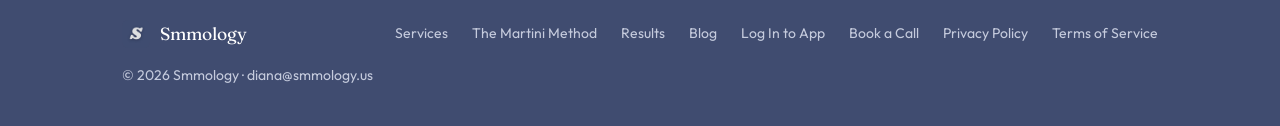
==== commit 41b80f22: "Line icons (Lucide), heading font picker on preview, mobile menu, sticky mobile CTA, proof next to h" ====
--- a/index.html
+++ b/index.html
@@ -523,6 +523,7 @@
           <a href="https://calendar.app.google/JQLJ23KJ7SjfpL8k9" target="_blank" class="btn btn-pink btn-lg">Book a Free Call →</a>
           <a href="#services" class="btn btn-outline btn-lg">See Services</a>
         </div>
+        <p class="hero-proof">"Working with Diana completely changed how I show up on social media. Our business has never been more visible."<span>Ken Santoro, Caffè Santoro</span></p>
       </div>
       <div class="hero-visual" style="padding:0;overflow:hidden;">
         <img src="assets/diana-web.jpg" alt="Diana De La O, Smmology" style="width:100%;height:100%;min-height:420px;object-fit:cover;object-position:center top;display:block;border-radius:28px;" />
@@ -614,61 +615,61 @@
       </div>
       <div class="addons-grid">
         <button type="button" class="addon" data-addon="event">
-          <div class="addon-icon">🎉</div>
+          <div class="addon-icon ico-tile"><svg class="ico" viewBox="0 0 24 24" fill="none" stroke="currentColor" stroke-width="1.5" stroke-linecap="round" stroke-linejoin="round" aria-hidden="true"><path d="M5.8 11.3 2 22l10.7-3.79" /><path d="M4 3h.01" /><path d="M22 8h.01" /><path d="M15 2h.01" /><path d="M22 20h.01" /><path d="m22 2-2.24.75a2.9 2.9 0 0 0-1.96 3.12c.1.86-.57 1.63-1.45 1.63h-.38c-.86 0-1.6.6-1.76 1.44L14 10" /><path d="m22 13-.82-.33c-.86-.34-1.82.2-1.98 1.11c-.11.7-.72 1.22-1.43 1.22H17" /><path d="m11 2 .33.82c.34.86-.2 1.82-1.11 1.98C9.52 4.9 9 5.52 9 6.23V7" /><path d="M11 13c1.93 1.93 2.83 4.17 2 5-.83.83-3.07-.07-5-2-1.93-1.93-2.83-4.17-2-5 .83-.83 3.07.07 5 2Z" /></svg></div>
           <h4>Event Coverage</h4>
           <p>On-site photo &amp; video at your event, plus live stories and a same-week recap Reel.</p>
           <div class="addon-foot"><span class="addon-price">From $750</span><span class="addon-more">What's included →</span></div>
         </button>
         <button type="button" class="addon" data-addon="session">
-          <div class="addon-icon">🎬</div>
+          <div class="addon-icon ico-tile"><svg class="ico" viewBox="0 0 24 24" fill="none" stroke="currentColor" stroke-width="1.5" stroke-linecap="round" stroke-linejoin="round" aria-hidden="true"><path d="M20.2 6 3 11l-.9-2.4c-.3-1.1.3-2.2 1.3-2.5l13.5-4c1.1-.3 2.2.3 2.5 1.3Z" /><path d="m6.2 5.3 3.1 3.9" /><path d="m12.4 3.4 3.1 4" /><path d="M3 11h18v8a2 2 0 0 1-2 2H5a2 2 0 0 1-2-2Z" /></svg></div>
           <h4>On-Site Content Session</h4>
           <p>My team comes to you and captures quality photo and video content of your business, plus edited Reels on us.</p>
           <div class="addon-foot"><span class="addon-price">From $550</span><span class="addon-more">What's included →</span></div>
         </button>
         <button type="button" class="addon" data-addon="scripting">
-          <div class="addon-icon">💡</div>
+          <div class="addon-icon ico-tile"><svg class="ico" viewBox="0 0 24 24" fill="none" stroke="currentColor" stroke-width="1.5" stroke-linecap="round" stroke-linejoin="round" aria-hidden="true"><path d="M15 14c.2-1 .7-1.7 1.5-2.5 1-.9 1.5-2.2 1.5-3.5A6 6 0 0 0 6 8c0 1 .2 2.2 1.5 3.5.7.7 1.3 1.5 1.5 2.5" /><path d="M9 18h6" /><path d="M10 22h4" /></svg></div>
           <h4>Ideation &amp; Scripting</h4>
           <p>Video ideas, scripts, hooks, and shot lists written for your shoot, so you just hit record.</p>
           <div class="addon-foot"><span class="addon-price">$297</span><span class="addon-more">What's included →</span></div>
         </button>
         <button type="button" class="addon" data-addon="photoshoot">
-          <div class="addon-icon">📸</div>
+          <div class="addon-icon ico-tile"><svg class="ico" viewBox="0 0 24 24" fill="none" stroke="currentColor" stroke-width="1.5" stroke-linecap="round" stroke-linejoin="round" aria-hidden="true"><path d="M14.5 4h-5L7 7H4a2 2 0 0 0-2 2v9a2 2 0 0 0 2 2h16a2 2 0 0 0 2-2V9a2 2 0 0 0-2-2h-3l-2.5-3z" /><circle cx="12" cy="13" r="3" /></svg></div>
           <h4>Brand Photoshoot</h4>
           <p>Styled, professionally edited photos of you, your team, your space, and your products for your feed, website, and ads.</p>
           <div class="addon-foot"><span class="addon-price">$450</span><span class="addon-more">What's included →</span></div>
         </button>
         <button type="button" class="addon" data-addon="ads">
-          <div class="addon-icon">📈</div>
+          <div class="addon-icon ico-tile"><svg class="ico" viewBox="0 0 24 24" fill="none" stroke="currentColor" stroke-width="1.5" stroke-linecap="round" stroke-linejoin="round" aria-hidden="true"><polyline points="22 7 13.5 15.5 8.5 10.5 2 17" /><polyline points="16 7 22 7 22 13" /></svg></div>
           <h4>Paid Ads Management</h4>
           <p>Meta ad campaigns built, targeted, and optimized to bring in real customers, not just likes.</p>
           <div class="addon-foot"><span class="addon-price">$497/mo <small>+ ad spend</small></span><span class="addon-more">What's included →</span></div>
         </button>
         <button type="button" class="addon" data-addon="audit">
-          <div class="addon-icon">🔍</div>
+          <div class="addon-icon ico-tile"><svg class="ico" viewBox="0 0 24 24" fill="none" stroke="currentColor" stroke-width="1.5" stroke-linecap="round" stroke-linejoin="round" aria-hidden="true"><circle cx="11" cy="11" r="8" /><path d="m21 21-4.3-4.3" /></svg></div>
           <h4>Social Media Audit</h4>
           <p>A deep review of your accounts, with a clear action plan for what to fix first.</p>
           <div class="addon-foot"><span class="addon-price">$297</span><span class="addon-more">What's included →</span></div>
         </button>
         <button type="button" class="addon" data-addon="glowup">
-          <div class="addon-icon">✨</div>
+          <div class="addon-icon ico-tile"><svg class="ico" viewBox="0 0 24 24" fill="none" stroke="currentColor" stroke-width="1.5" stroke-linecap="round" stroke-linejoin="round" aria-hidden="true"><path d="M9.937 15.5A2 2 0 0 0 8.5 14.063l-6.135-1.582a.5.5 0 0 1 0-.962L8.5 9.936A2 2 0 0 0 9.937 8.5l1.582-6.135a.5.5 0 0 1 .963 0L14.063 8.5A2 2 0 0 0 15.5 9.937l6.135 1.581a.5.5 0 0 1 0 .964L15.5 14.063a2 2 0 0 0-1.437 1.437l-1.582 6.135a.5.5 0 0 1-.963 0z" /><path d="M20 3v4" /><path d="M22 5h-4" /><path d="M4 17v2" /><path d="M5 18H3" /></svg></div>
           <h4>Profile Glow-Up</h4>
           <p>New bios, highlight covers, a link-in-bio page, and pinned posts that turn visitors into followers.</p>
           <div class="addon-foot"><span class="addon-price">$347</span><span class="addon-more">What's included →</span></div>
         </button>
         <button type="button" class="addon" data-addon="influencer">
-          <div class="addon-icon">🤝</div>
+          <div class="addon-icon ico-tile"><svg class="ico" viewBox="0 0 24 24" fill="none" stroke="currentColor" stroke-width="1.5" stroke-linecap="round" stroke-linejoin="round" aria-hidden="true"><path d="m11 17 2 2a1 1 0 1 0 3-3" /><path d="m14 14 2.5 2.5a1 1 0 1 0 3-3l-3.88-3.88a3 3 0 0 0-4.24 0l-.88.88a1 1 0 1 1-3-3l2.81-2.81a5.79 5.79 0 0 1 7.06-.87l.47.28a2 2 0 0 0 1.42.25L21 4" /><path d="m21 3 1 11h-2" /><path d="M3 3 2 14l6.5 6.5a1 1 0 1 0 3-3" /><path d="M3 4h8" /></svg></div>
           <h4>Influencer &amp; UGC Outreach</h4>
           <p>Local creators found, pitched, and coordinated to get your business in front of new audiences.</p>
           <div class="addon-foot"><span class="addon-price">$497/campaign</span><span class="addon-more">What's included →</span></div>
         </button>
         <button type="button" class="addon" data-addon="gbp">
-          <div class="addon-icon">📍</div>
+          <div class="addon-icon ico-tile"><svg class="ico" viewBox="0 0 24 24" fill="none" stroke="currentColor" stroke-width="1.5" stroke-linecap="round" stroke-linejoin="round" aria-hidden="true"><path d="M20 10c0 4.993-5.539 10.193-7.399 11.799a1 1 0 0 1-1.202 0C9.539 20.193 4 14.993 4 10a8 8 0 0 1 16 0" /><circle cx="12" cy="10" r="3" /></svg></div>
           <h4>Google Business Profile</h4>
           <p>Weekly posts, fresh photos, and review replies to help you show up in local searches.</p>
           <div class="addon-foot"><span class="addon-price">$197/mo</span><span class="addon-more">What's included →</span></div>
         </button>
         <button type="button" class="addon addon-wide" data-addon="website">
-          <div class="addon-icon">💻</div>
+          <div class="addon-icon ico-tile"><svg class="ico" viewBox="0 0 24 24" fill="none" stroke="currentColor" stroke-width="1.5" stroke-linecap="round" stroke-linejoin="round" aria-hidden="true"><path d="M20 16V7a2 2 0 0 0-2-2H6a2 2 0 0 0-2 2v9m16 0H4m16 0 1.28 2.55a1 1 0 0 1-.9 1.45H3.62a1 1 0 0 1-.9-1.45L4 16" /></svg></div>
           <div class="addon-wide-body">
             <h4>Website Build <span class="addon-new">New</span></h4>
             <p>A custom, mobile-friendly website designed in your brand, built to turn visitors into bookings and calls.</p>
--- a/assets/site.css
+++ b/assets/site.css
@@ -141,3 +141,77 @@
 .hero-inner { grid-template-columns: 1.35fr .85fr !important; gap: clamp(40px, 5vw, 80px) !important; align-items: center; }
 .hero-inner h1 { font-size: clamp(2.8rem, 5vw, 4.9rem) !important; }
 @media (max-width: 900px) { .hero-inner { grid-template-columns: 1fr !important; } }
+
+/* Small screens: footer links wrap instead of widening the page */
+.footer-links { flex-wrap: wrap !important; }
+@media (max-width: 600px) { .footer-links { gap: 14px 20px !important; } .footer-inner { flex-direction: column; align-items: flex-start !important; } }
+
+/* ---------- Icons: one line set (Lucide, ISC), same size and stroke everywhere ---------- */
+.addon-icon.ico-tile, .value-icon.ico-tile { display: inline-flex !important; }
+.ico-tile {
+  width: 46px; height: 46px; border-radius: 14px; display: inline-flex; align-items: center; justify-content: center;
+  color: #404C70; background: linear-gradient(180deg, #fff, #F3F2F6); border: 1px solid rgba(64, 76, 112, .14);
+  box-shadow: 0 1px 0 #fff inset, 0 6px 16px -10px rgba(22, 27, 40, .35);
+  font-size: 0; margin-bottom: 18px;
+  transition: transform .6s var(--ease-out), color .3s, background .3s;
+}
+.ico-tile .ico { width: 22px; height: 22px; }
+.ico-tile.ico-lg { width: 60px; height: 60px; border-radius: 18px; }
+.ico-tile.ico-lg .ico { width: 28px; height: 28px; }
+.card:hover .ico-tile, .addon:hover .ico-tile, .value-card:hover .ico-tile, .js-spot:hover .ico-tile { transform: translateY(-2px) rotate(-4deg); color: #6E5A78; }
+.dark-section .ico-tile, [style*="background:#404C70"] .ico-tile { color: #F4BFD2; background: rgba(255,255,255,.06); border-color: rgba(255,255,255,.14); box-shadow: none; }
+
+/* ---------- Heading font options (preview picker) ---------- */
+html[data-hf] :is(h1, h2, h3, h4, .font-serif, .nav-logo, .footer-logo, .card-price, .stat-num, .stat-big, .result-num, .about-name, .dialog-price, .stage-label, blockquote, .big-stat-num, .kit-price, .section-title, .value-title, .addon-name, .summary-due strong, .summary-totals strong) { font-family: var(--hf) !important; }
+html[data-hf="fraunces"] { --hf: 'Fraunces', Georgia, serif; }
+html[data-hf="fraunces"] :is(h1, h2) { font-variation-settings: "opsz" 144; font-weight: 500 !important; letter-spacing: -.03em; }
+html[data-hf="fraunces"] :is(h1, h2) em { font-weight: 400; }
+html[data-hf="instrument"] { --hf: 'Instrument Serif', Georgia, serif; }
+html[data-hf="instrument"] :is(h1, h2, h3, .card-price, .nav-logo) { font-weight: 400 !important; letter-spacing: -.02em; }
+html[data-hf="instrument"] :is(h1, h2) em { font-weight: 400; }
+html[data-hf="bricolage"] { --hf: 'Bricolage Grotesque', system-ui, sans-serif; }
+html[data-hf="bricolage"] :is(h1, h2) { font-weight: 650 !important; letter-spacing: -.045em; line-height: .98 !important; }
+html[data-hf="bricolage"] :is(h1, h2) em { font-style: normal; font-weight: 650; }
+html[data-hf="bricolage"] h1 { font-size: clamp(2.6rem, 5.4vw, 5rem) !important; }
+
+.font-picker { position: fixed; right: 16px; bottom: 16px; z-index: 9999; background: rgba(22, 27, 40, .92); color: #fff; padding: 10px; border-radius: 14px; display: flex; flex-direction: column; gap: 4px; font: 500 12px/1.3 'Outfit', sans-serif; backdrop-filter: blur(10px); box-shadow: 0 12px 32px -12px rgba(0,0,0,.5); }
+.font-picker p { margin: 0 4px 4px; font-size: 10px; letter-spacing: .14em; text-transform: uppercase; color: #C5CBDD; }
+.font-picker button { all: unset; cursor: pointer; padding: 7px 10px; border-radius: 8px; color: #E1E5EE; }
+.font-picker button:hover { background: rgba(255,255,255,.08); }
+.font-picker button[aria-pressed="true"] { background: #EDA4BF; color: #161B28; }
+@media (max-width: 700px) { .font-picker { bottom: 84px; } }
+
+/* ---------- Mobile menu ---------- */
+.nav-burger { display: none; }
+@media (max-width: 900px) {
+  .nav-burger { display: inline-flex; flex-direction: column; justify-content: center; gap: 6px; width: 44px; height: 44px; margin-left: auto; background: none; border: 0; cursor: pointer; position: relative; z-index: 102; }
+  .nav-burger span { display: block; width: 22px; height: 1.5px; background: #404C70; margin: 0 auto; transition: transform .45s var(--ease-out); }
+  .menu-open .nav-burger span:first-child { transform: translateY(3.75px) rotate(45deg); }
+  .menu-open .nav-burger span:last-child { transform: translateY(-3.75px) rotate(-45deg); }
+  nav .nav-links { display: flex !important; position: fixed; inset: 0; z-index: 101; flex-direction: column; align-items: flex-start !important; justify-content: center; gap: 22px !important; padding: 96px 32px 48px; background: #FAF9F6; opacity: 0; visibility: hidden; transform: translateY(-8px); transition: opacity .45s var(--ease-out), transform .6s var(--ease-out), visibility .45s; }
+  .menu-open nav .nav-links { opacity: 1; visibility: visible; transform: none; }
+  nav .nav-links a:not(.btn):not(.btn-pink) { font-family: var(--hf, 'Cormorant Garamond'), Georgia, serif; font-size: 2rem !important; color: #161B28 !important; font-weight: 500; }
+  nav .nav-links .btn, nav .nav-links .btn-pink { margin-top: 12px; font-size: 1rem !important; padding: 14px 26px !important; }
+  .menu-open { overflow: hidden; }
+}
+
+/* ---------- Sticky CTA on phones ---------- */
+.mobile-cta { display: none; }
+@media (max-width: 700px) {
+  .mobile-cta { display: flex; gap: 8px; position: fixed; left: 12px; right: 12px; bottom: 12px; z-index: 90; padding: 8px; border-radius: 999px; background: rgba(250, 249, 246, .9); backdrop-filter: saturate(180%) blur(16px); border: 1px solid rgba(64, 76, 112, .14); box-shadow: 0 18px 40px -18px rgba(22, 27, 40, .45); transform: translateY(140%); transition: transform .6s var(--ease-out); }
+  .mobile-cta.is-shown { transform: none; }
+  .mobile-cta a { flex: 1; text-align: center; padding: 13px 10px; border-radius: 999px; font: 600 14px/1 'Outfit', sans-serif; text-decoration: none; }
+  .mobile-cta .mc-primary { background: #404C70; color: #fff; }
+  .mobile-cta .mc-secondary { color: #404C70; border: 1px solid rgba(64, 76, 112, .3); }
+  .menu-open .mobile-cta { transform: translateY(140%); }
+  footer { padding-bottom: 96px !important; }
+}
+
+/* ---------- Proof next to the first call to action ---------- */
+.hero p.hero-proof, .hero-proof { margin-top: 28px; padding-left: 16px; border-left: 2px solid #EDA4BF; font-family: var(--hf, 'Cormorant Garamond'), Georgia, serif; font-style: italic; font-size: 1.15rem !important; color: #161B28; max-width: 30rem; line-height: 1.45 !important; }
+.hero-proof span { display: block; margin-top: 6px; font: 500 .8rem/1.4 'Outfit', sans-serif; font-style: normal; color: #555; letter-spacing: .02em; }
+@media (max-width: 700px) {
+  .font-picker { left: 12px; right: 12px; flex-direction: row; flex-wrap: wrap; justify-content: center; padding: 6px; }
+  .font-picker p { display: none; }
+  .font-picker button { padding: 6px 8px; font-size: 11px; }
+}
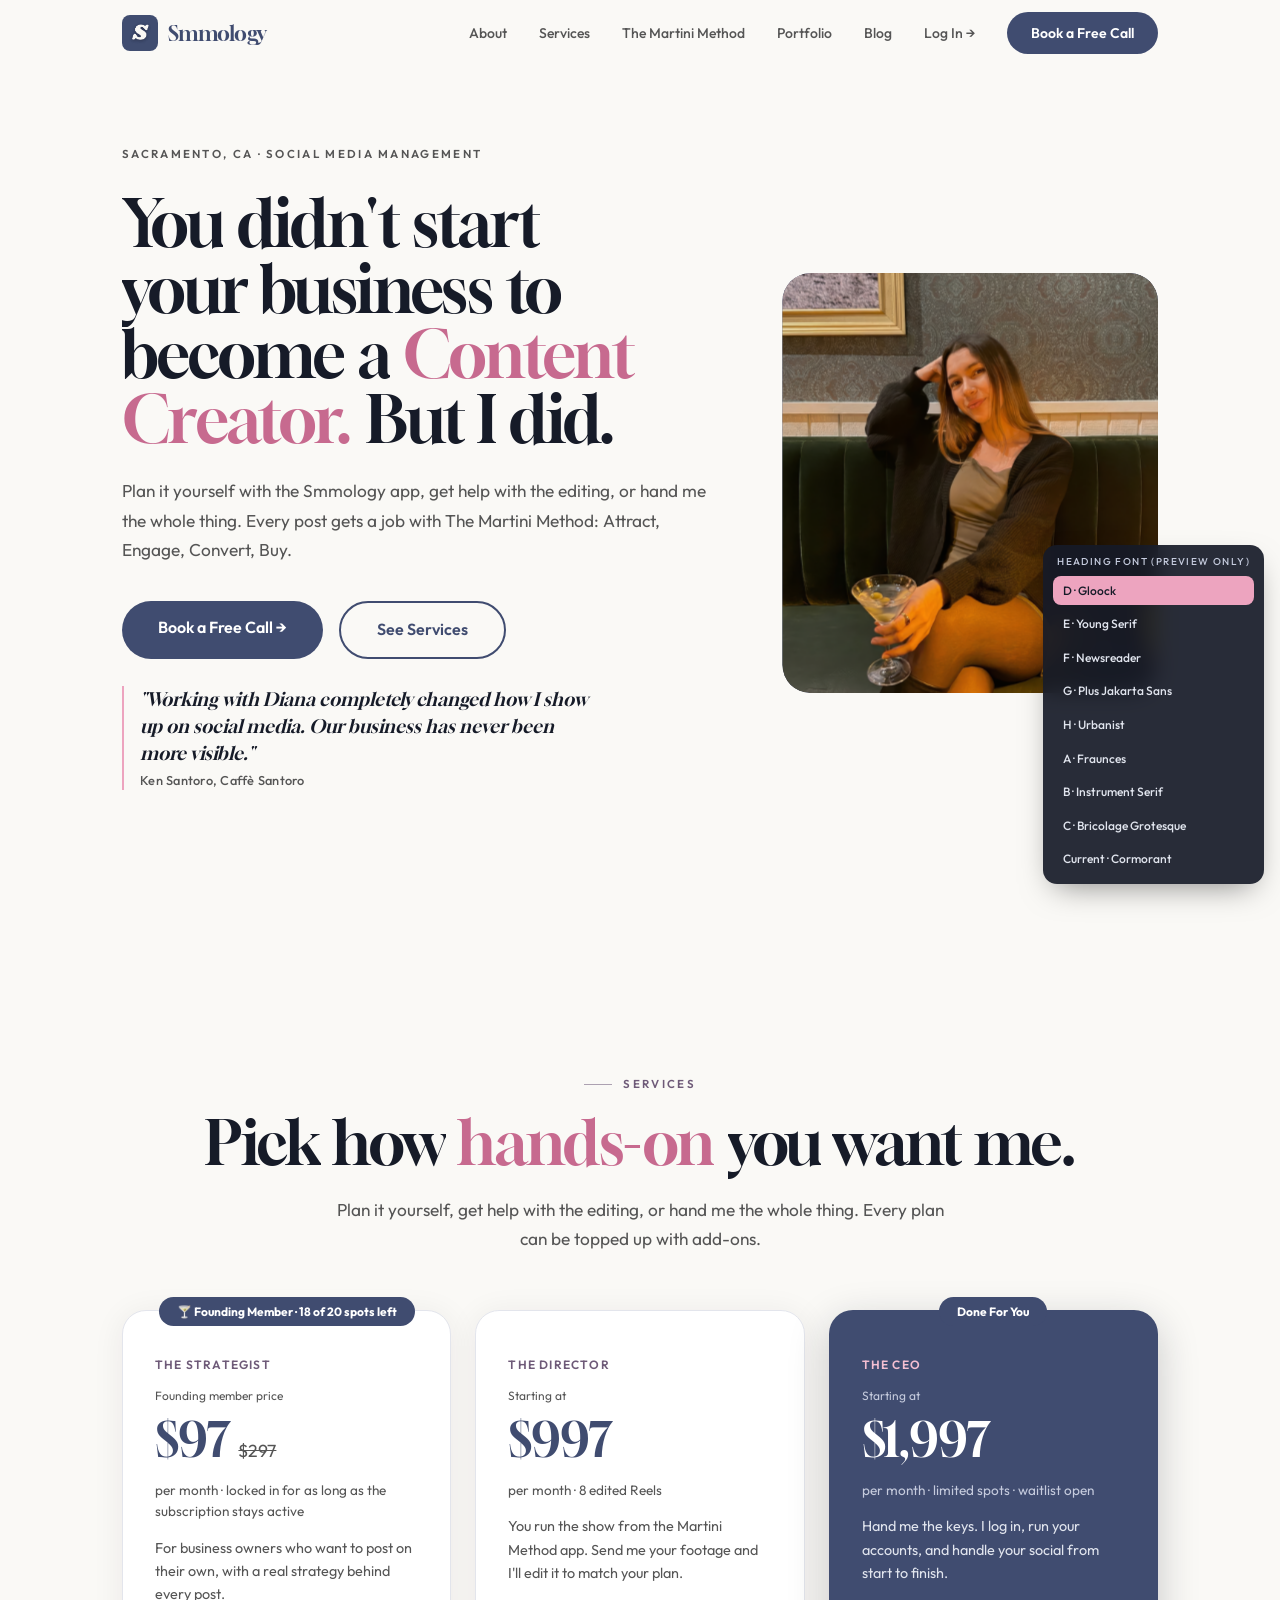
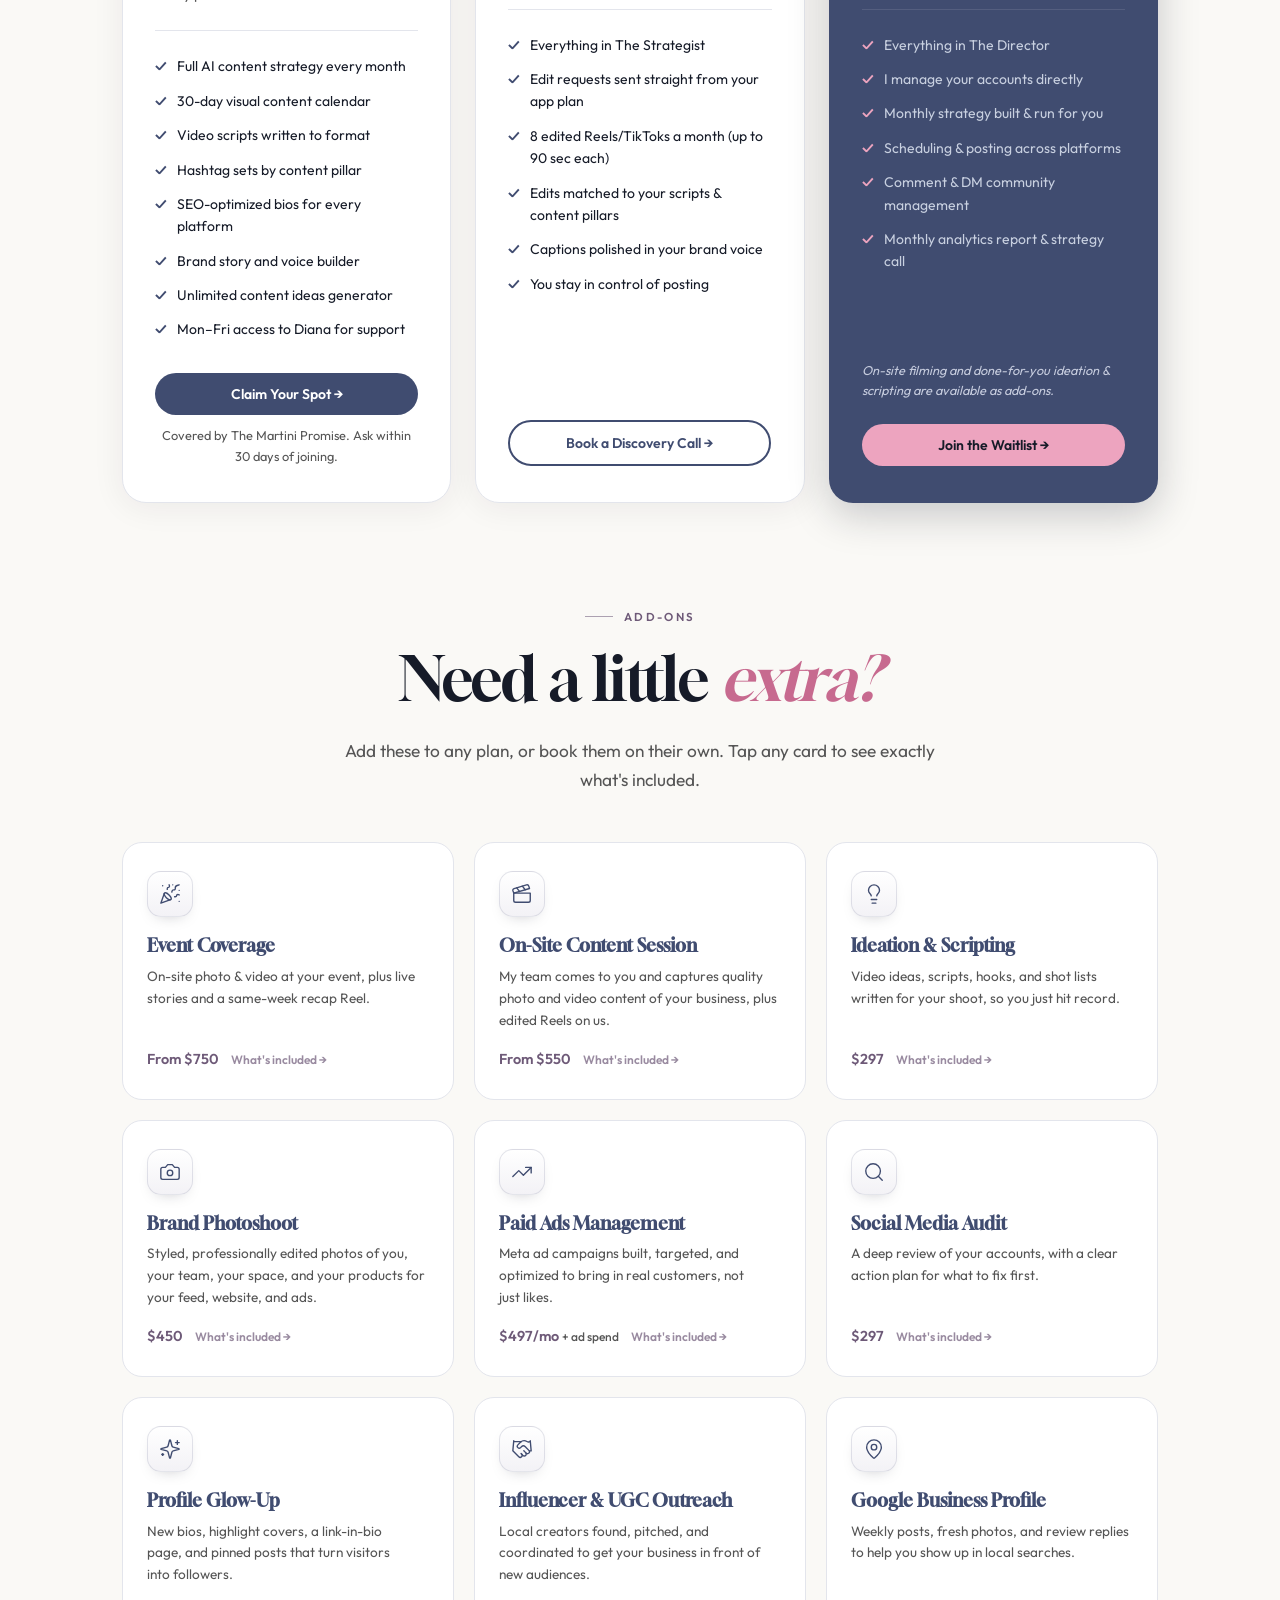
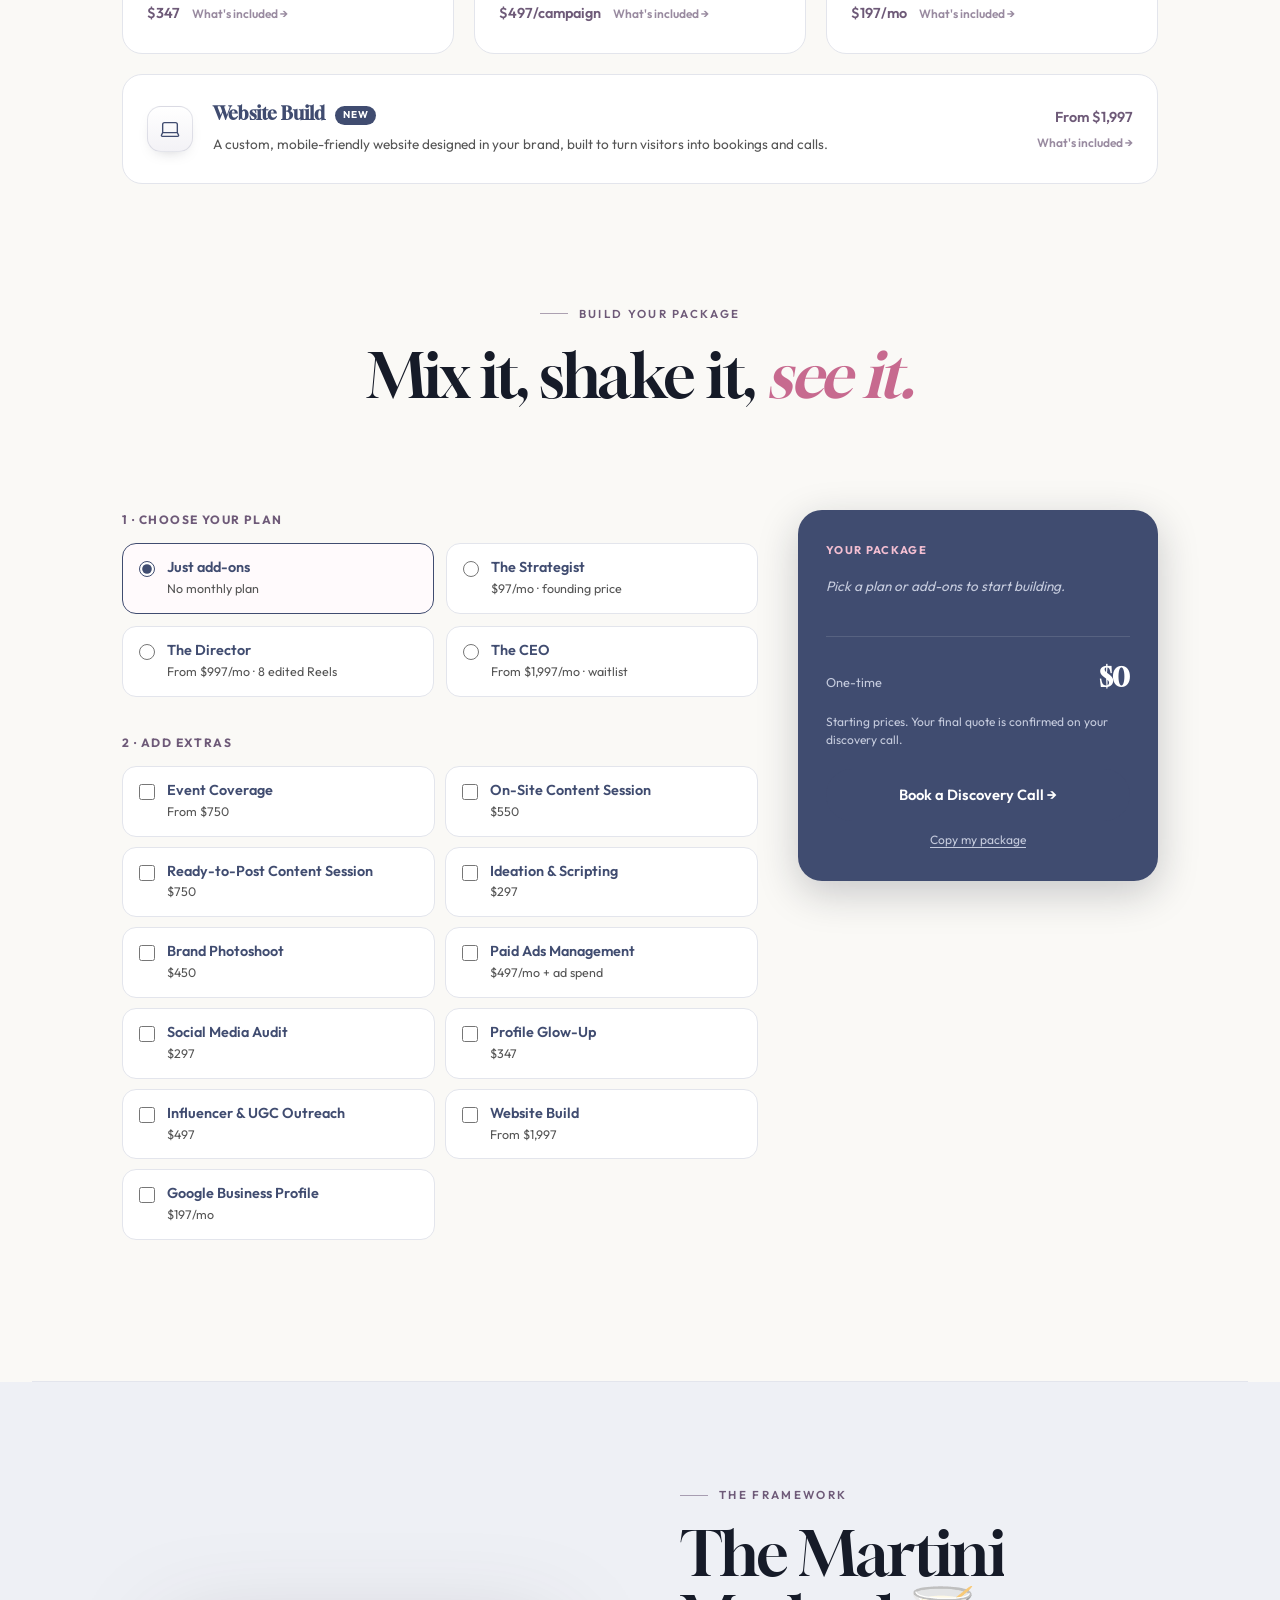
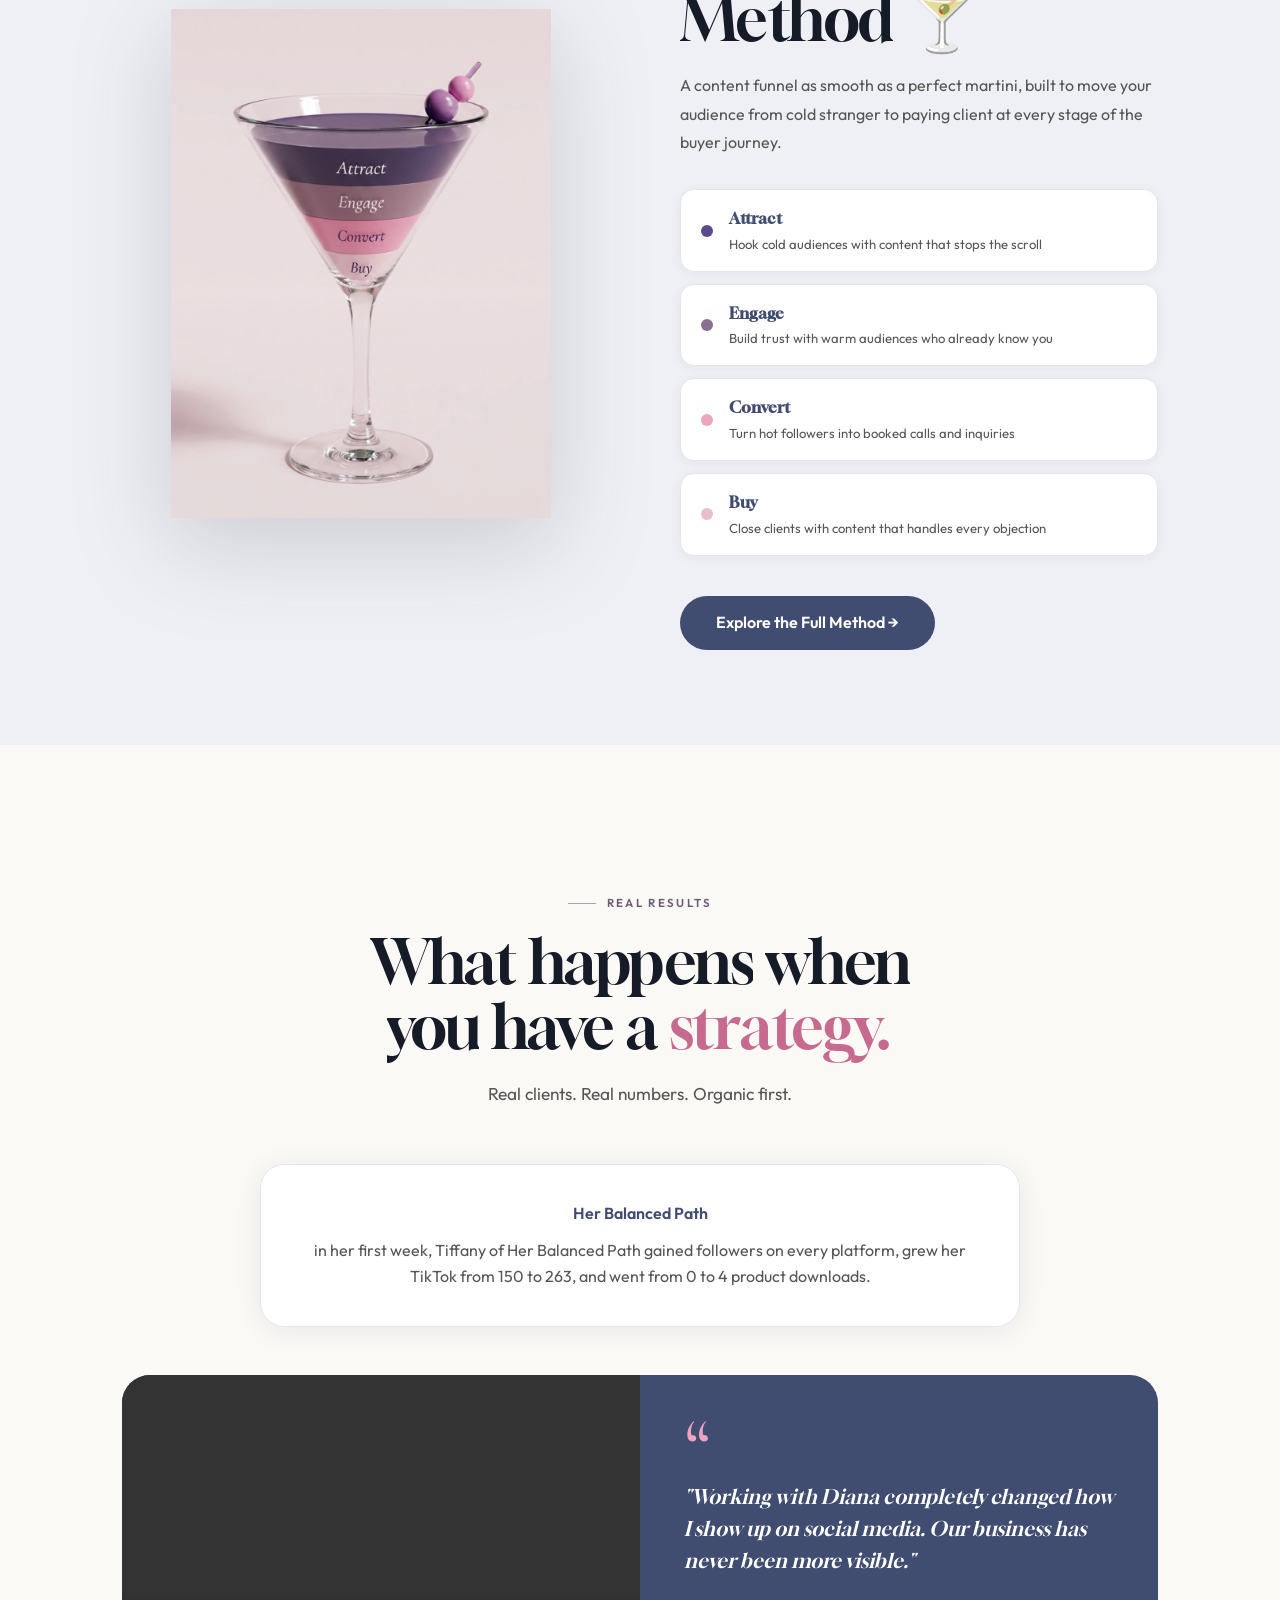
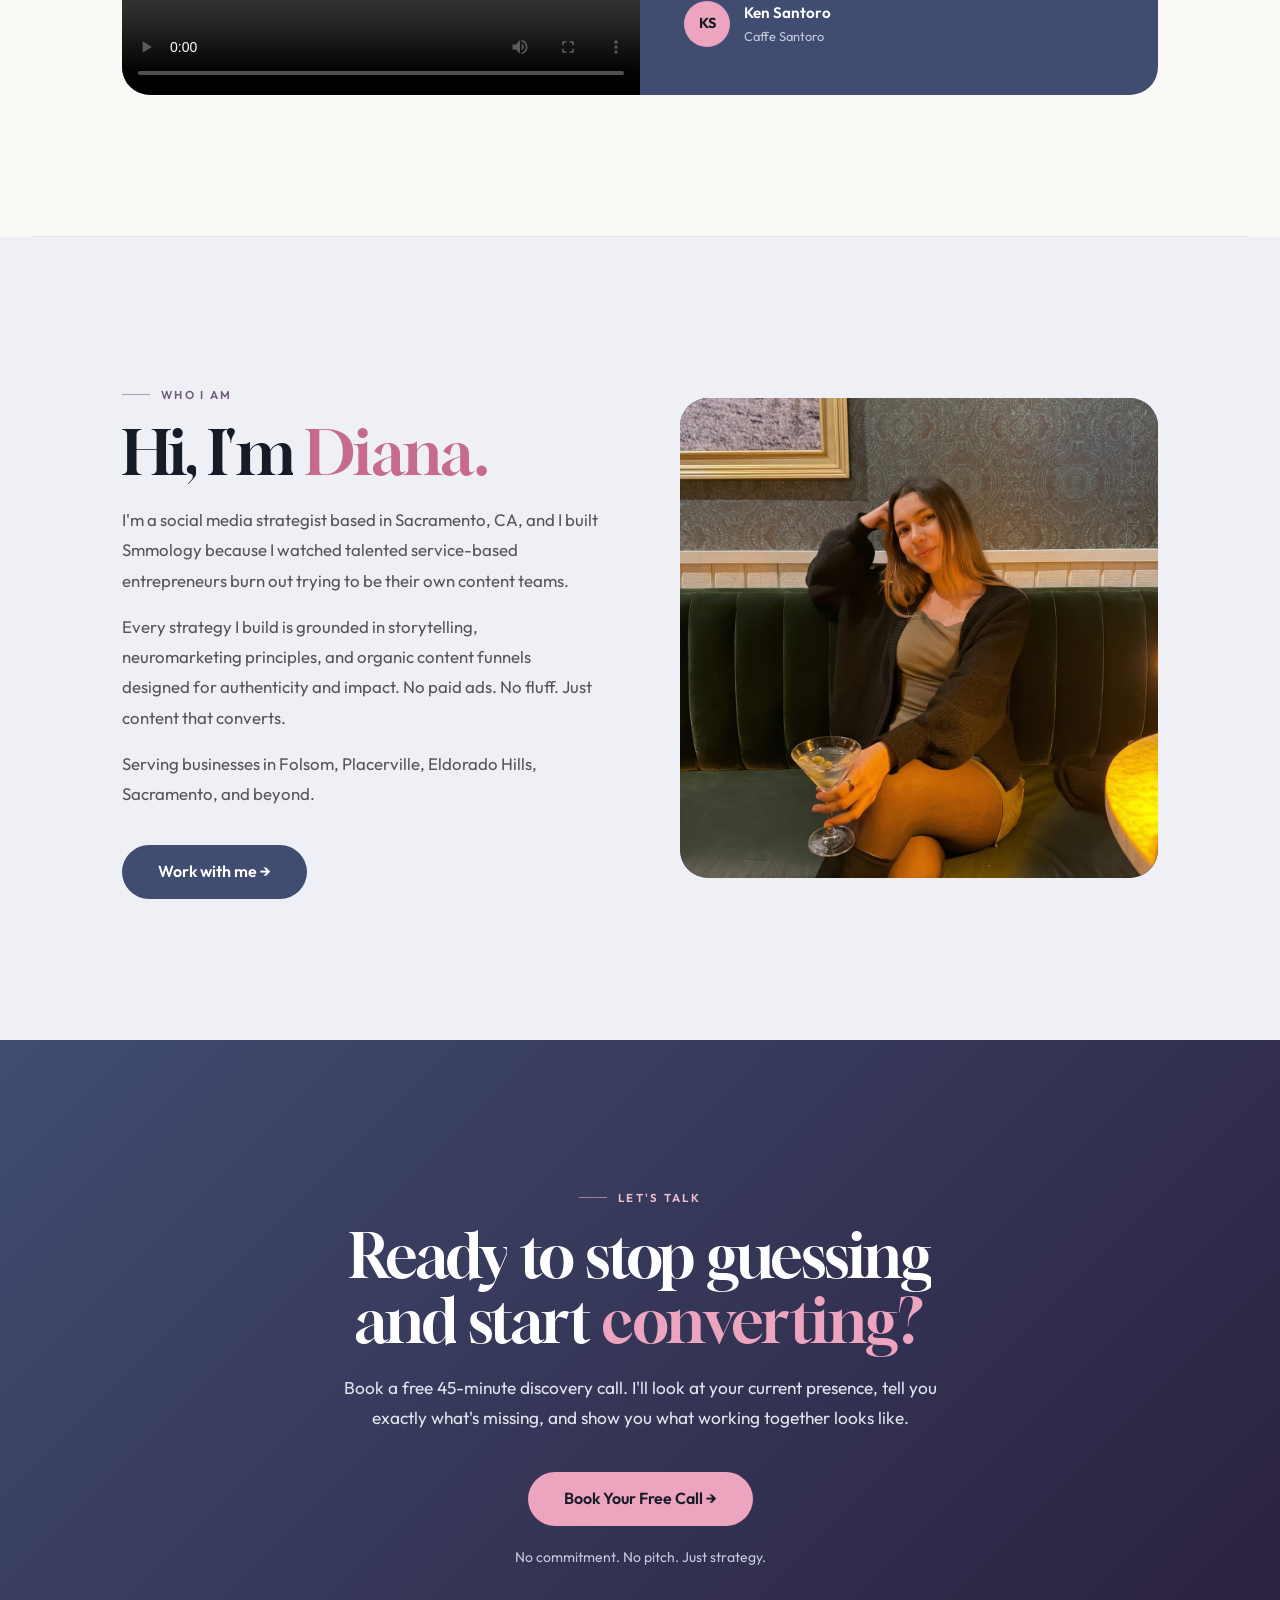
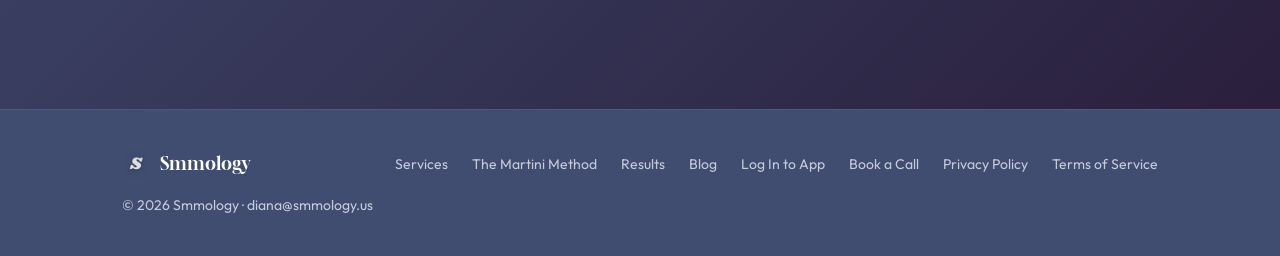
==== commit 228baf9f: "Five more heading font options; Tiffany proof beside Strategist price; Vercel Analytics script Co-Au" ====
--- a/index.html
+++ b/index.html
@@ -490,6 +490,7 @@
   </style>
   <link rel="stylesheet" href="/assets/site.css" />
   <script src="/assets/site.js" defer></script>
+  <script defer src="/_vercel/insights/script.js"></script>
 </head>
 <body>
 
--- a/assets/site.css
+++ b/assets/site.css
@@ -215,3 +215,28 @@
   .font-picker p { display: none; }
   .font-picker button { padding: 6px 8px; font-size: 11px; }
 }
+
+/* More heading options (all SIL Open Font License via Google Fonts) */
+html[data-hf="gloock"] { --hf: 'Gloock', Georgia, serif; }
+html[data-hf="gloock"] :is(h1, h2, h3, .card-price, .nav-logo) { font-weight: 400 !important; letter-spacing: -.025em; }
+html[data-hf="gloock"] :is(h1, h2) em { font-style: normal; }
+html[data-hf="young"] { --hf: 'Young Serif', Georgia, serif; }
+html[data-hf="young"] :is(h1, h2, h3, .card-price, .nav-logo) { font-weight: 400 !important; letter-spacing: -.03em; }
+html[data-hf="young"] :is(h1, h2) em { font-style: normal; }
+html[data-hf="young"] h1 { font-size: clamp(2.5rem, 4.6vw, 4.4rem) !important; }
+html[data-hf="newsreader"] { --hf: 'Newsreader', Georgia, serif; }
+html[data-hf="newsreader"] :is(h1, h2) { font-weight: 500 !important; letter-spacing: -.03em; font-variation-settings: "opsz" 72; }
+html[data-hf="jakarta"] { --hf: 'Plus Jakarta Sans', system-ui, sans-serif; }
+html[data-hf="jakarta"] :is(h1, h2) { font-weight: 700 !important; letter-spacing: -.045em; line-height: 1 !important; }
+html[data-hf="jakarta"] h1 { font-size: clamp(2.5rem, 4.8vw, 4.5rem) !important; }
+html[data-hf="jakarta"] :is(h1, h2) em { font-weight: 500; }
+html[data-hf="urbanist"] { --hf: 'Urbanist', system-ui, sans-serif; }
+html[data-hf="urbanist"] :is(h1, h2) { font-weight: 700 !important; letter-spacing: -.035em; line-height: 1 !important; }
+html[data-hf="urbanist"] :is(h1, h2) em { font-weight: 500; }
+
+/* Proof beside the Strategist price */
+.price-proof { margin: 0 auto; padding: 28px 32px; border-radius: 20px; background: #fff; border: 1px solid rgba(64, 76, 112, .12); text-align: left; }
+.price-proof blockquote { font-family: var(--hf, 'Cormorant Garamond'), Georgia, serif; font-size: 1.25rem; line-height: 1.45; color: #161B28; margin: 0 0 10px; }
+.price-proof figcaption { font-size: .85rem; color: #555; margin-bottom: 16px; }
+.price-proof-result { font-size: .95rem; color: #161B28; padding-top: 16px; border-top: 1px solid rgba(64, 76, 112, .12); margin: 0; }
+.price-proof-note { font-size: .8rem; color: #555; margin: 6px 0 0; }
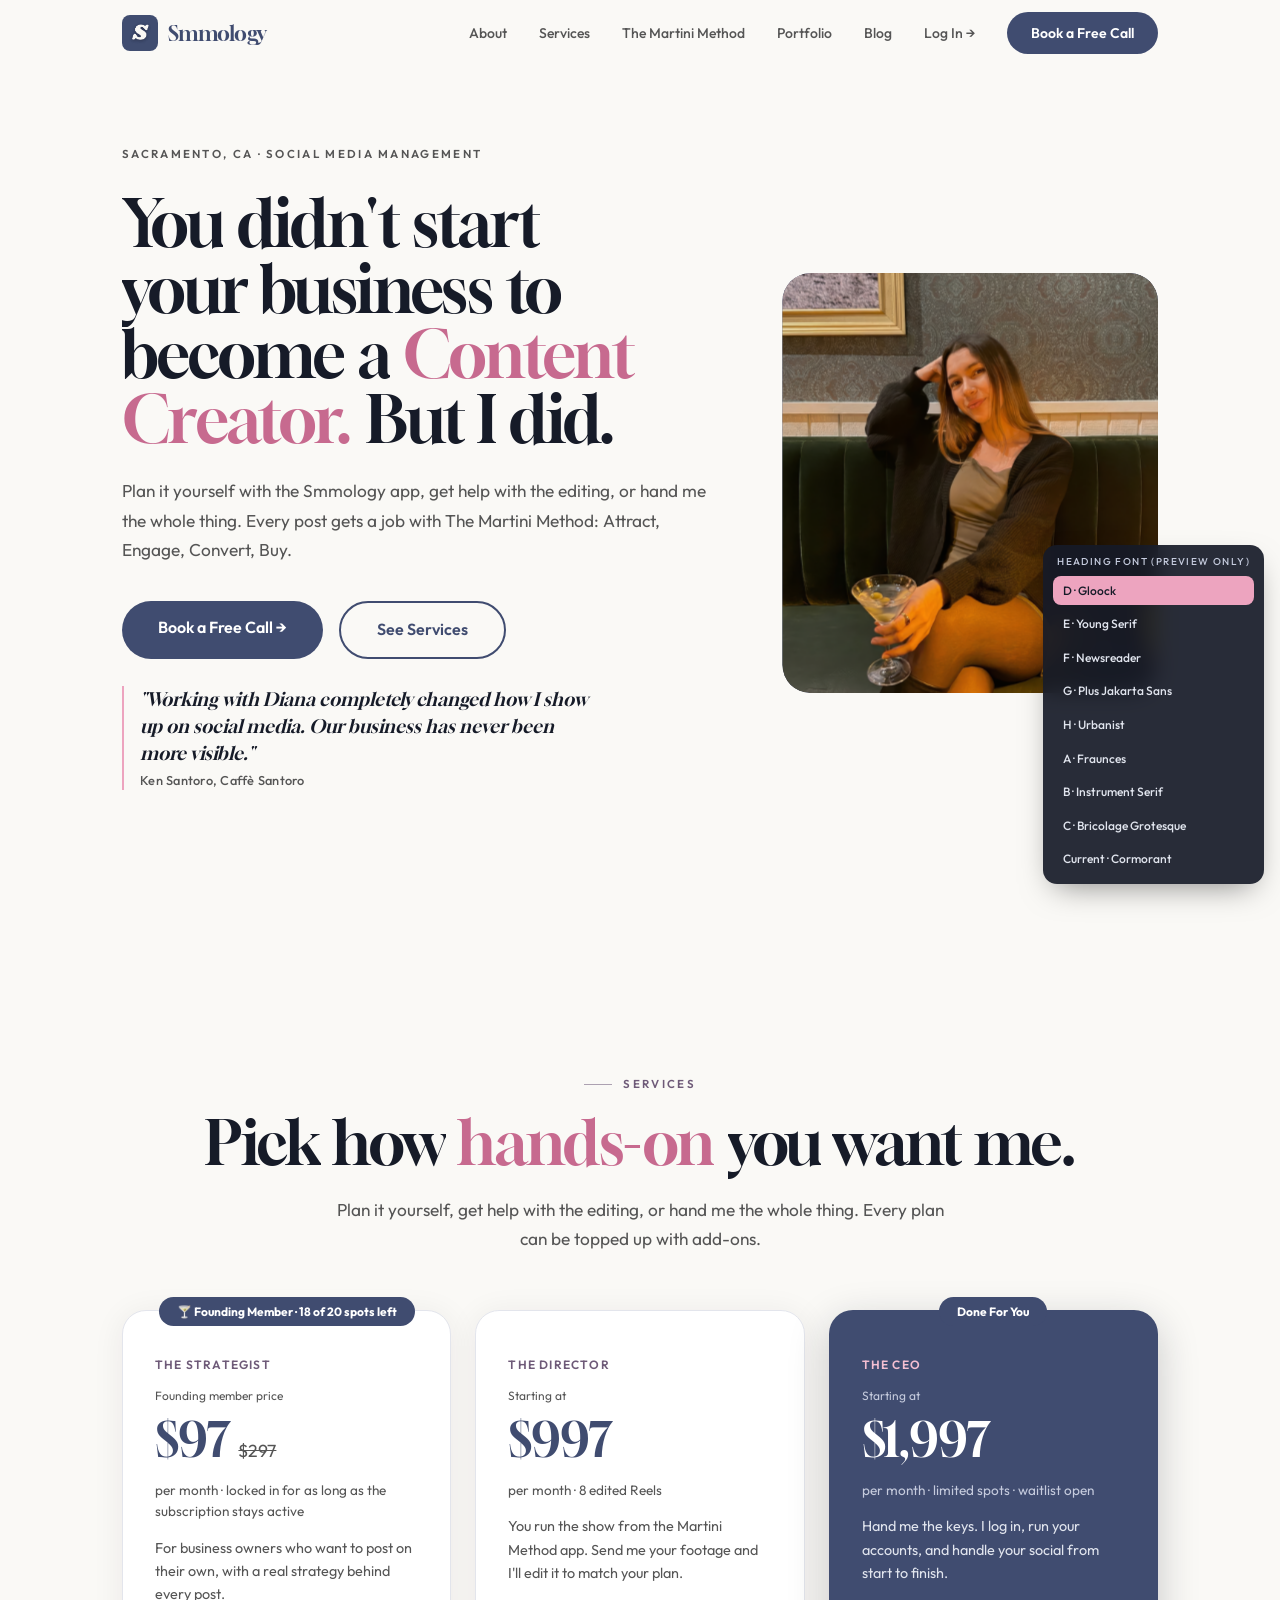
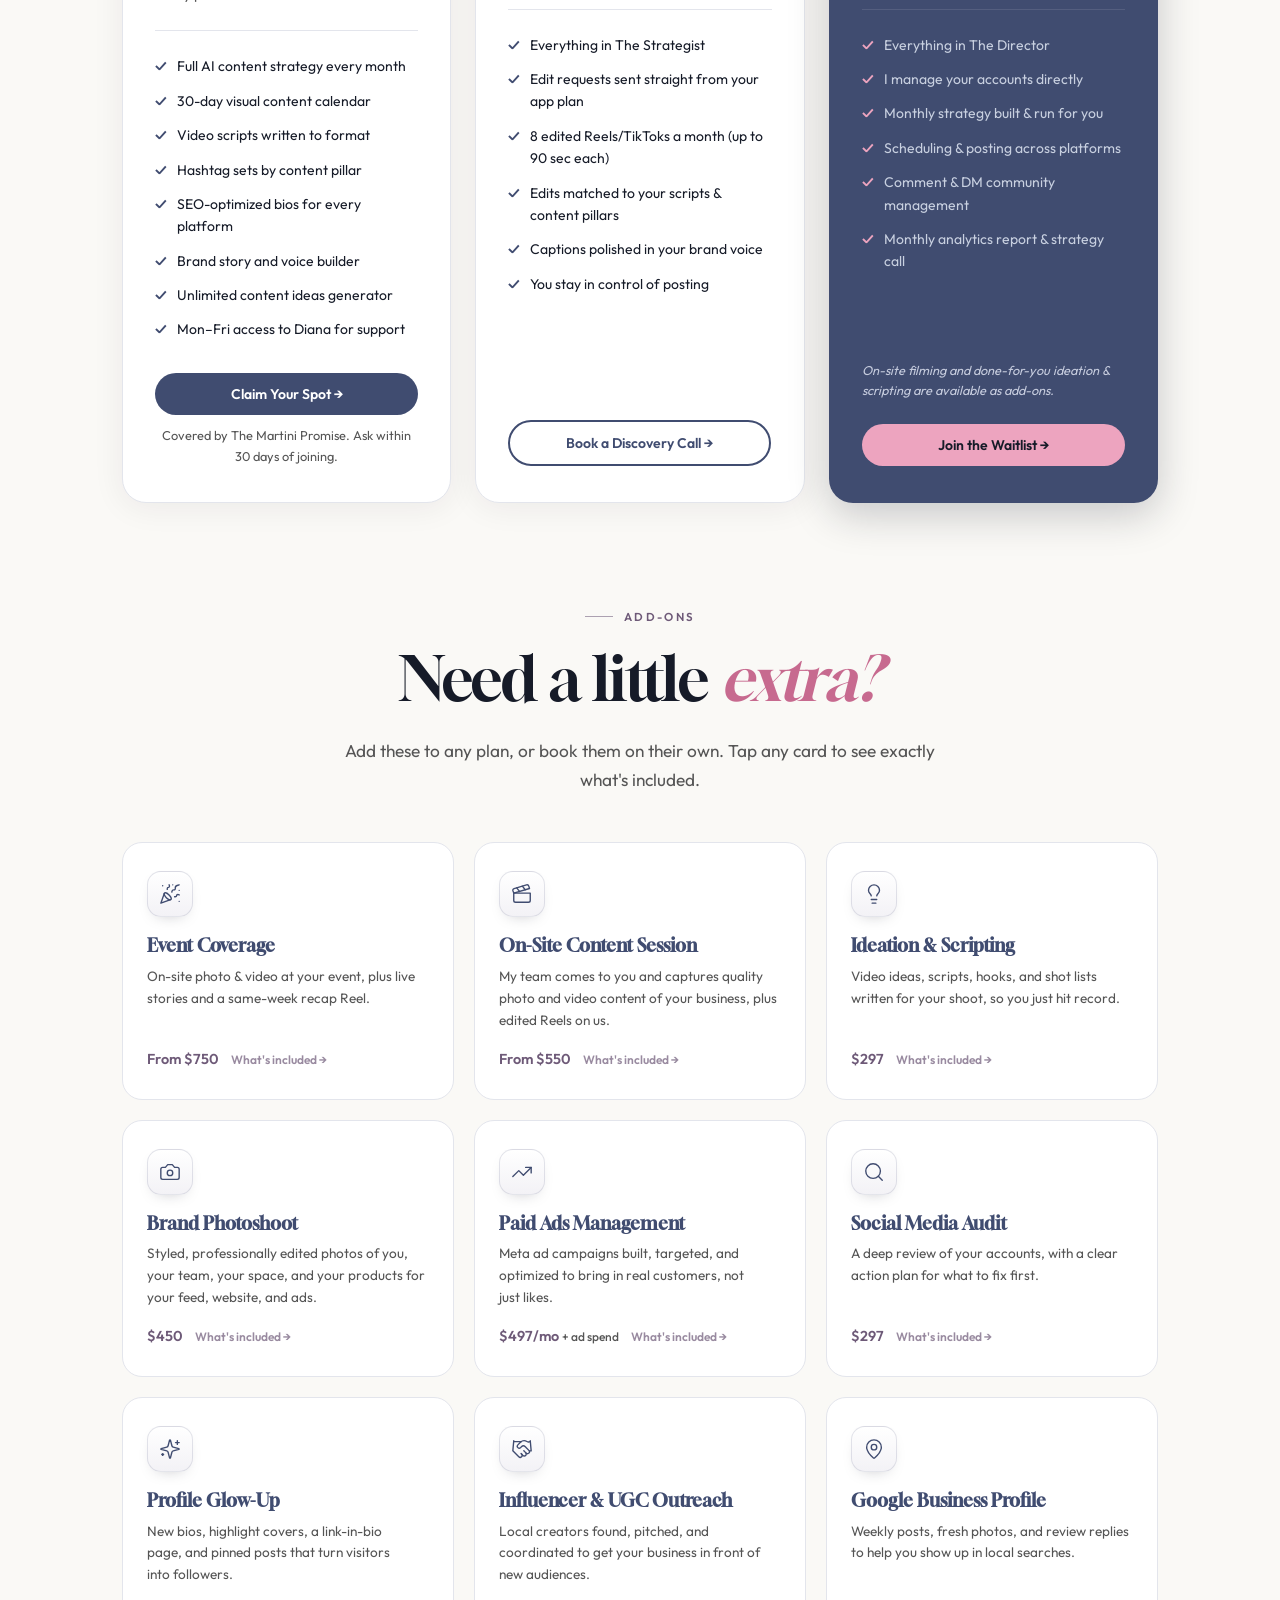
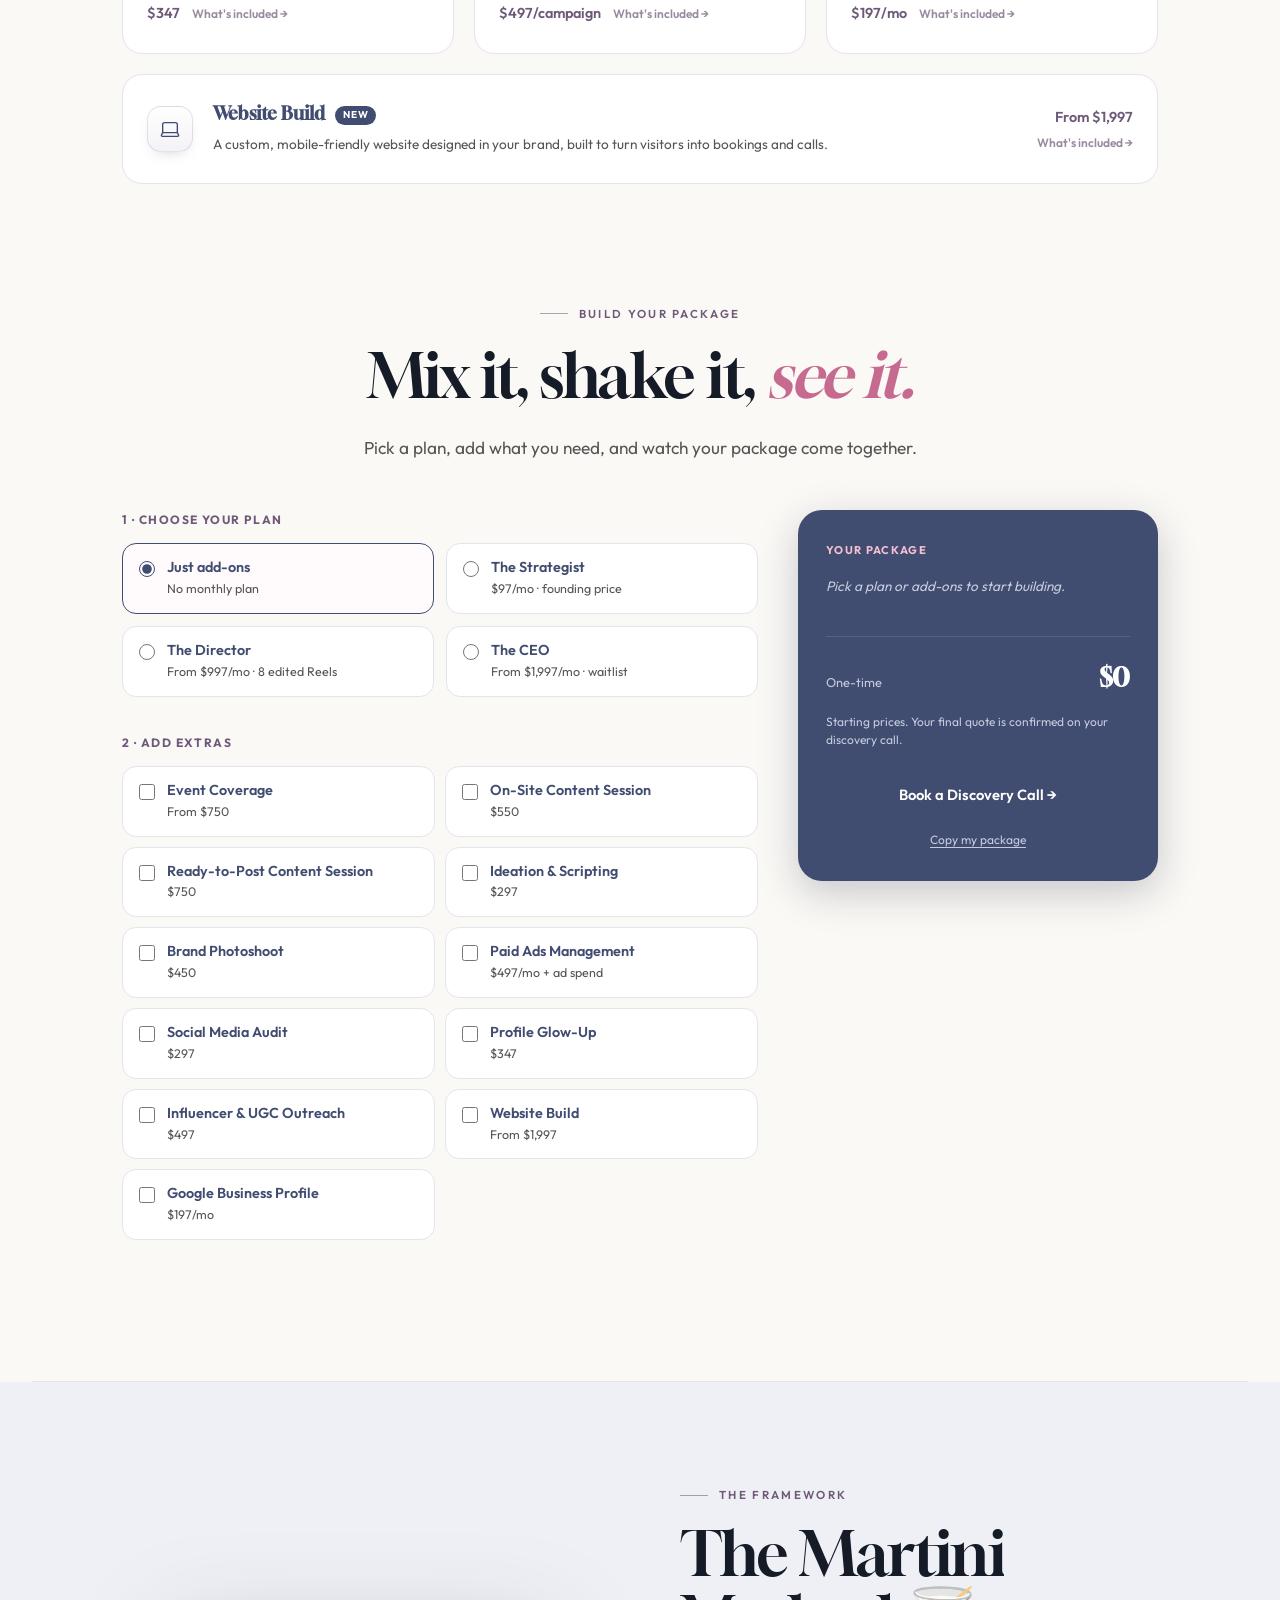
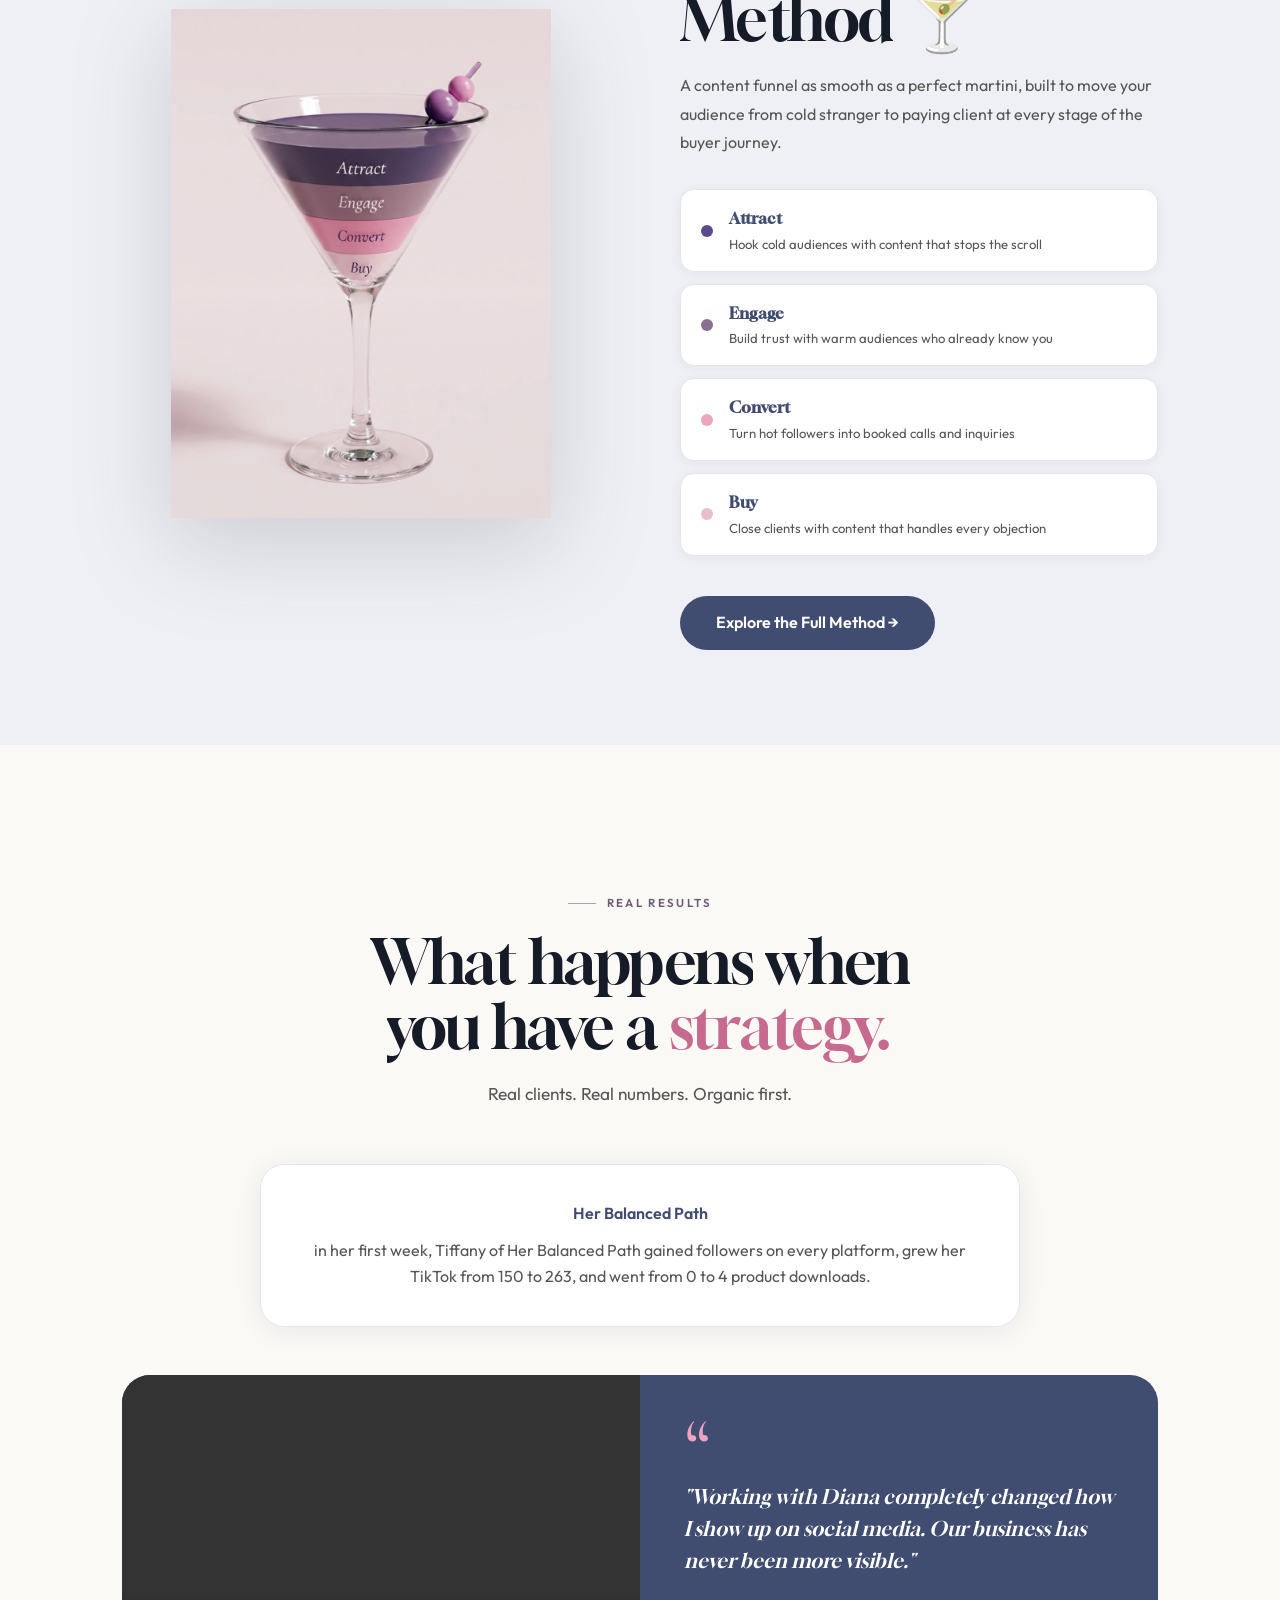
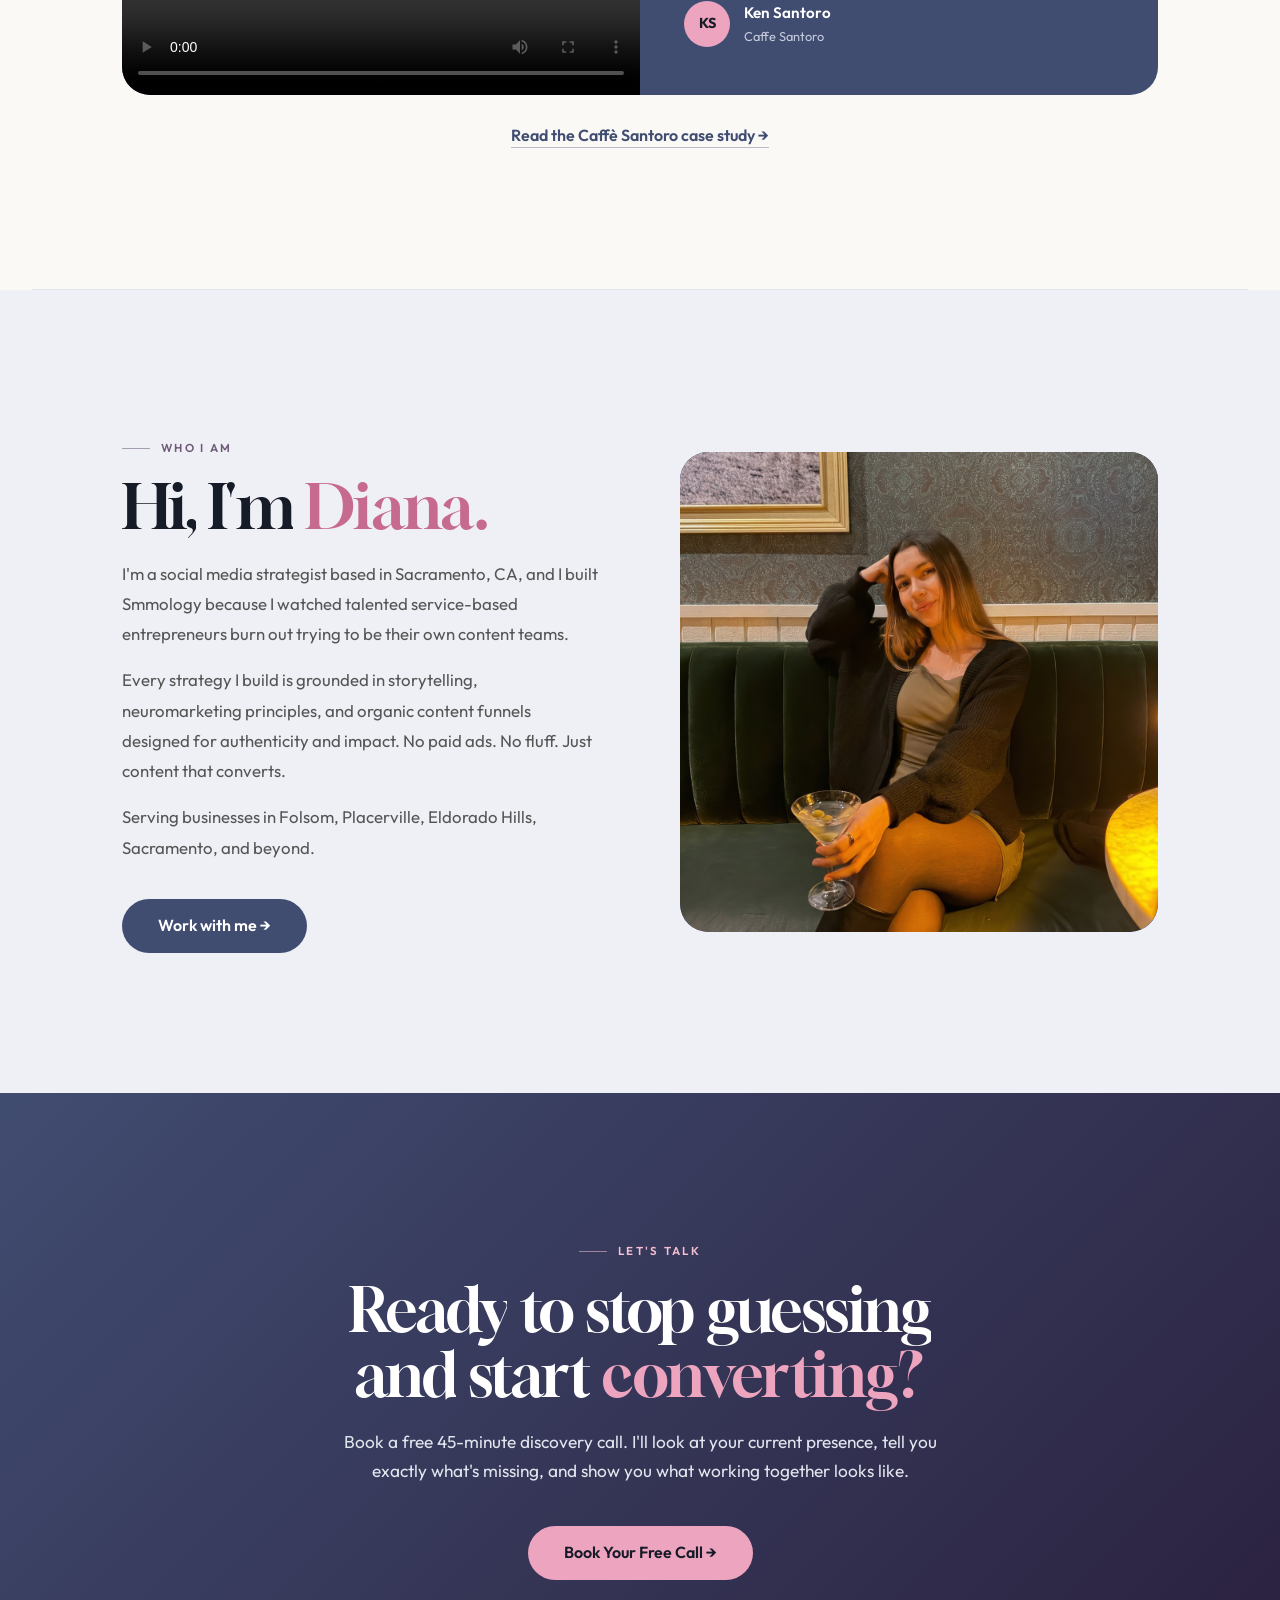
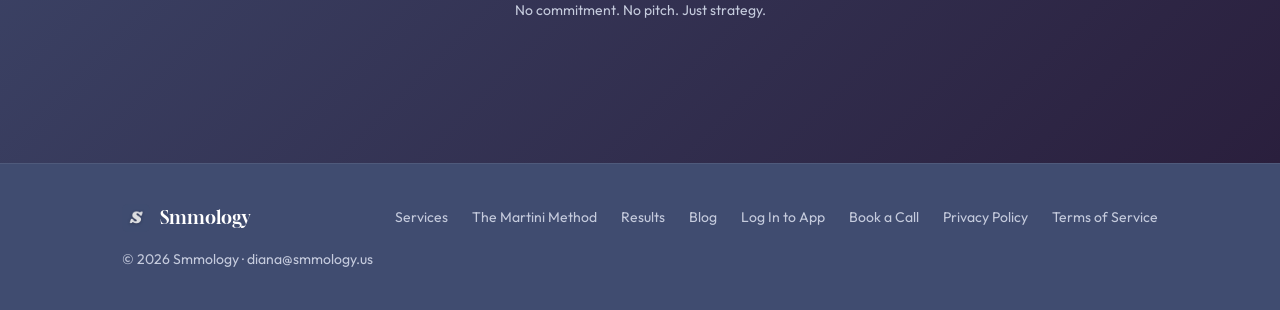
==== commit ba19ad7f: "Caffè Santoro case study page (approved wording), linked from homepage results Co-Authored-By: Claud" ====
--- a/index.html
+++ b/index.html
@@ -821,6 +821,7 @@
       </div>
 
     </div>
+      <p style="text-align:center;margin-top:28px;"><a href="/work/caffe-santoro" class="case-link">Read the Caffè Santoro case study →</a></p>
   </section>
 
   <hr class="divider" />
--- a/assets/site.css
+++ b/assets/site.css
@@ -240,3 +240,12 @@
 .price-proof figcaption { font-size: .85rem; color: #555; margin-bottom: 16px; }
 .price-proof-result { font-size: .95rem; color: #161B28; padding-top: 16px; border-top: 1px solid rgba(64, 76, 112, .12); margin: 0; }
 .price-proof-note { font-size: .8rem; color: #555; margin: 6px 0 0; }
+
+/* Case study */
+.cs-stats { display: grid; grid-template-columns: repeat(3, 1fr); gap: 16px; margin: 0 0 56px; }
+.cs-stats > div { background: #fff; border: 1px solid rgba(64, 76, 112, .12); border-radius: 18px; padding: 22px; }
+.cs-stats strong { display: block; font-family: var(--hf, 'Cormorant Garamond'), Georgia, serif; font-size: 1.6rem; line-height: 1.1; color: #404C70; margin-bottom: 8px; }
+.cs-stats span { font-size: .85rem; color: #555; line-height: 1.5; }
+@media (max-width: 700px) { .cs-stats { grid-template-columns: 1fr; } }
+.case-link { font-weight: 600; color: #404C70; text-decoration: none; border-bottom: 1px solid rgba(64, 76, 112, .35); padding-bottom: 2px; }
+.case-link:hover { border-color: #404C70; }
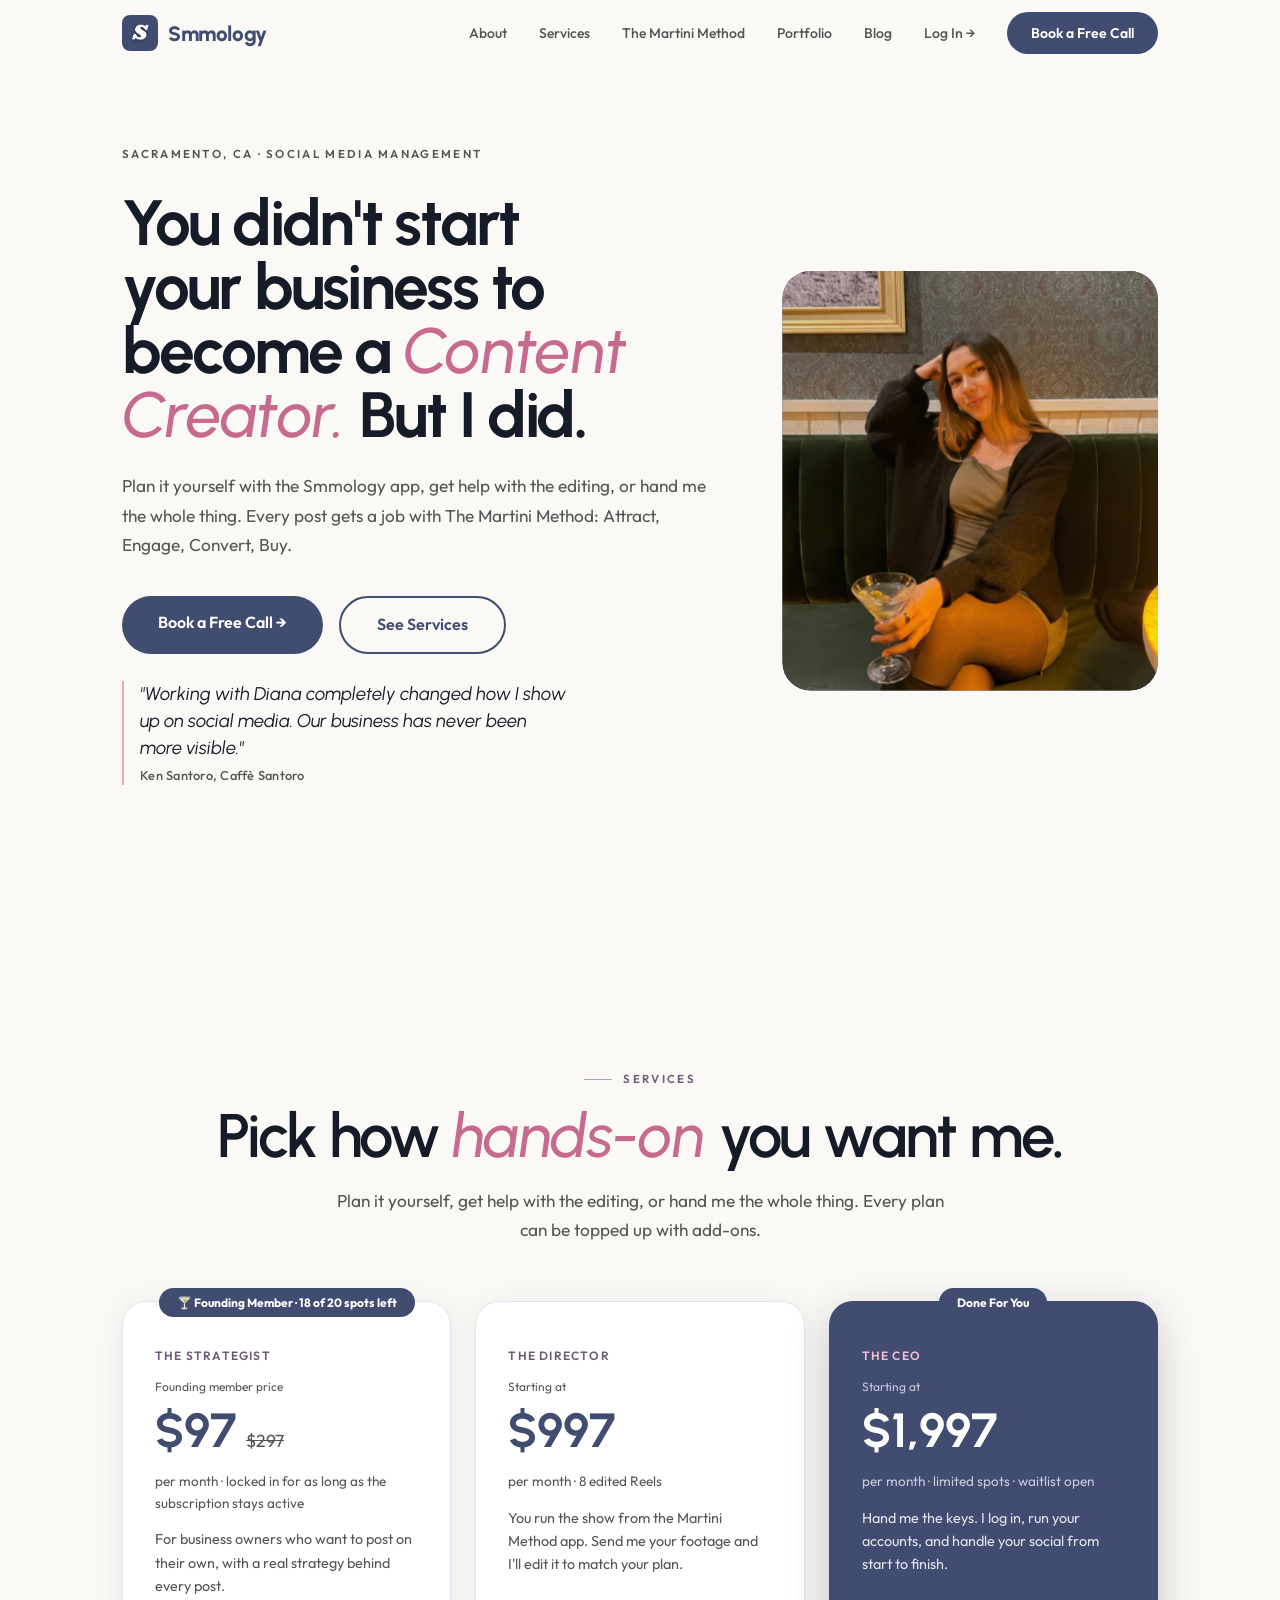
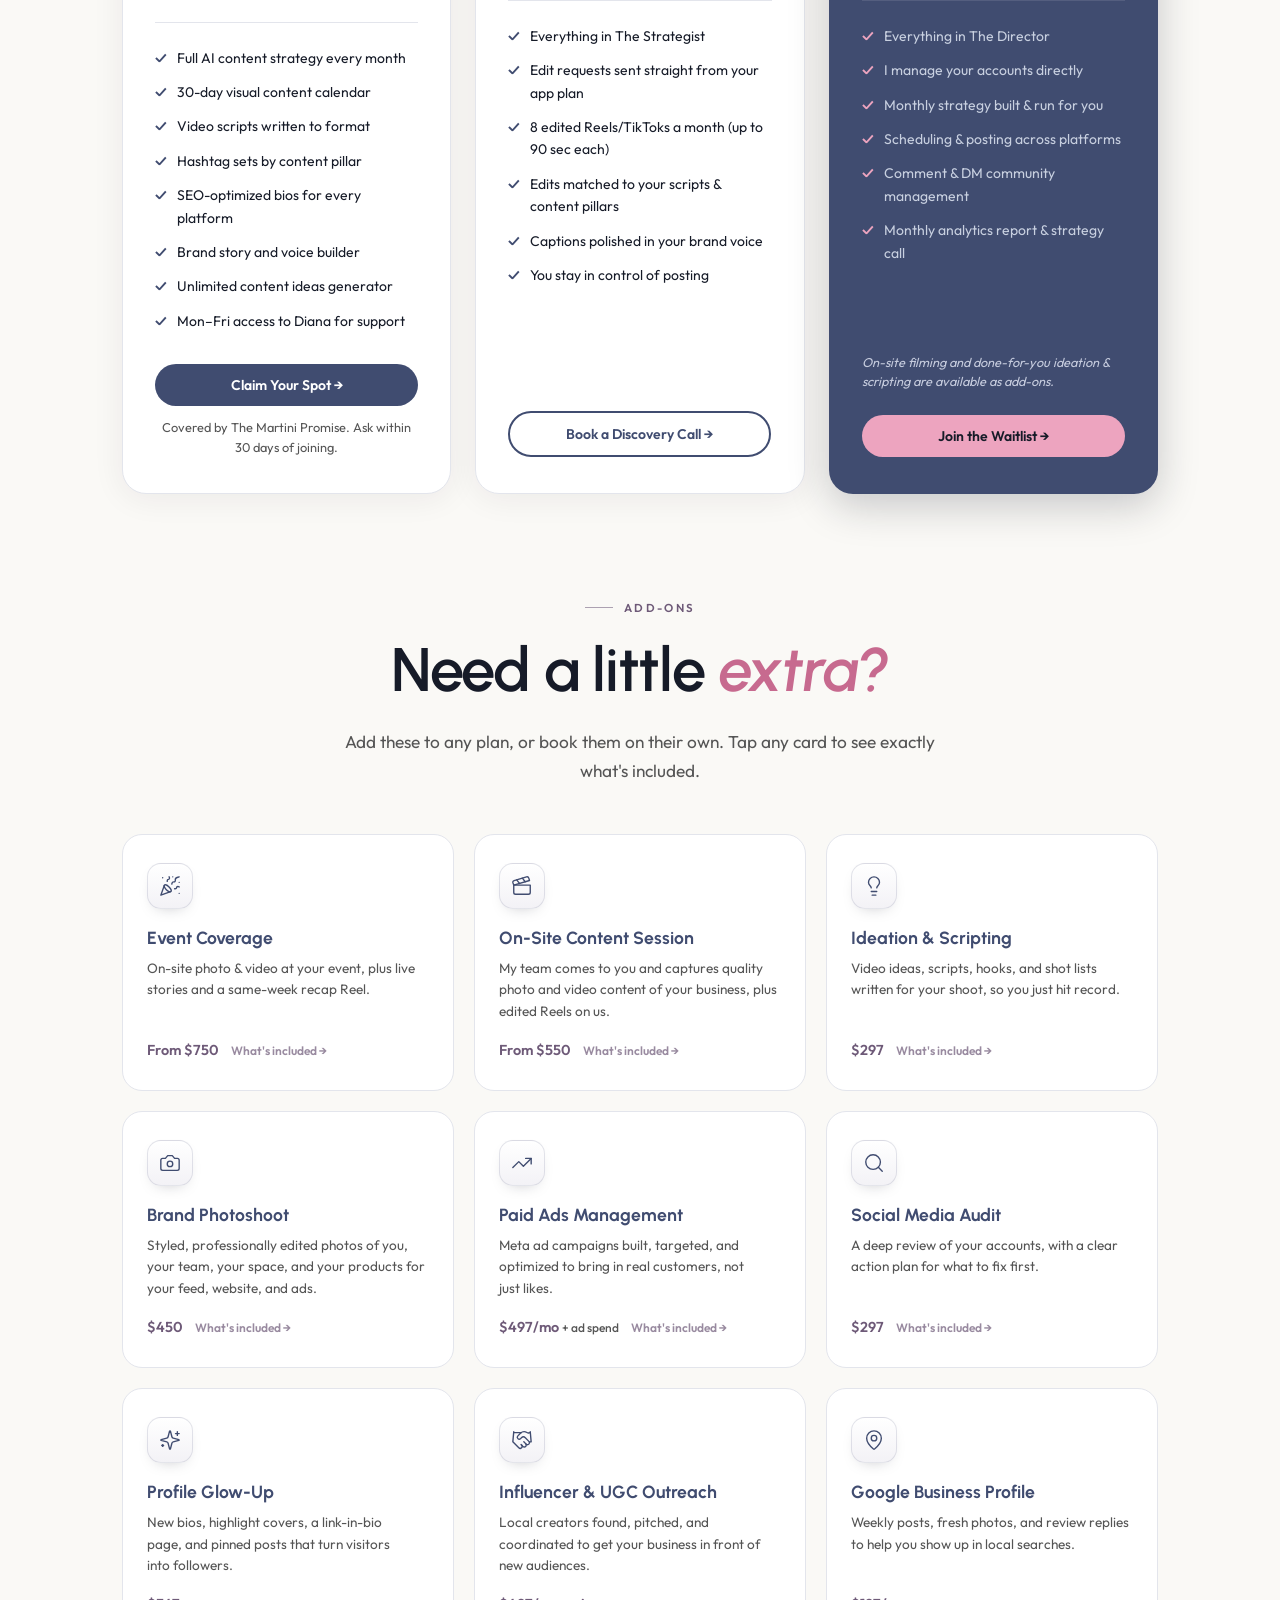
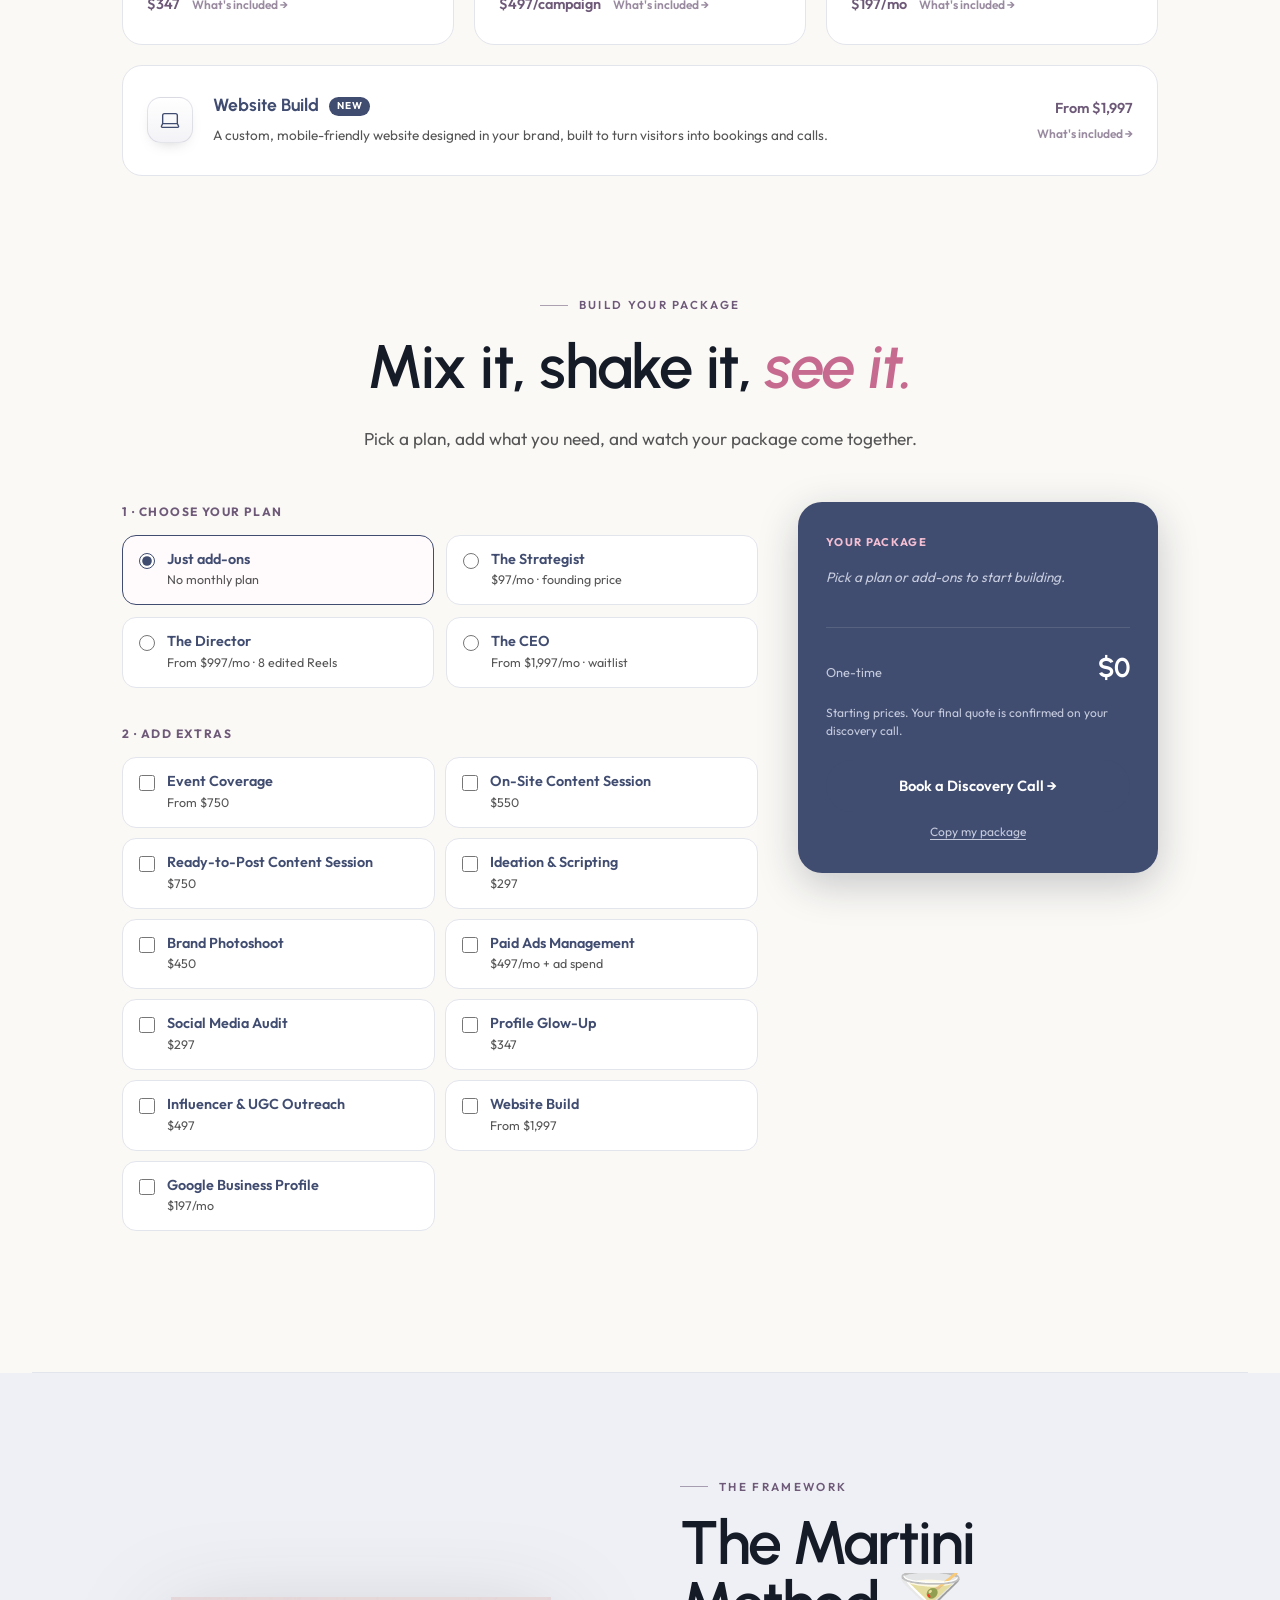
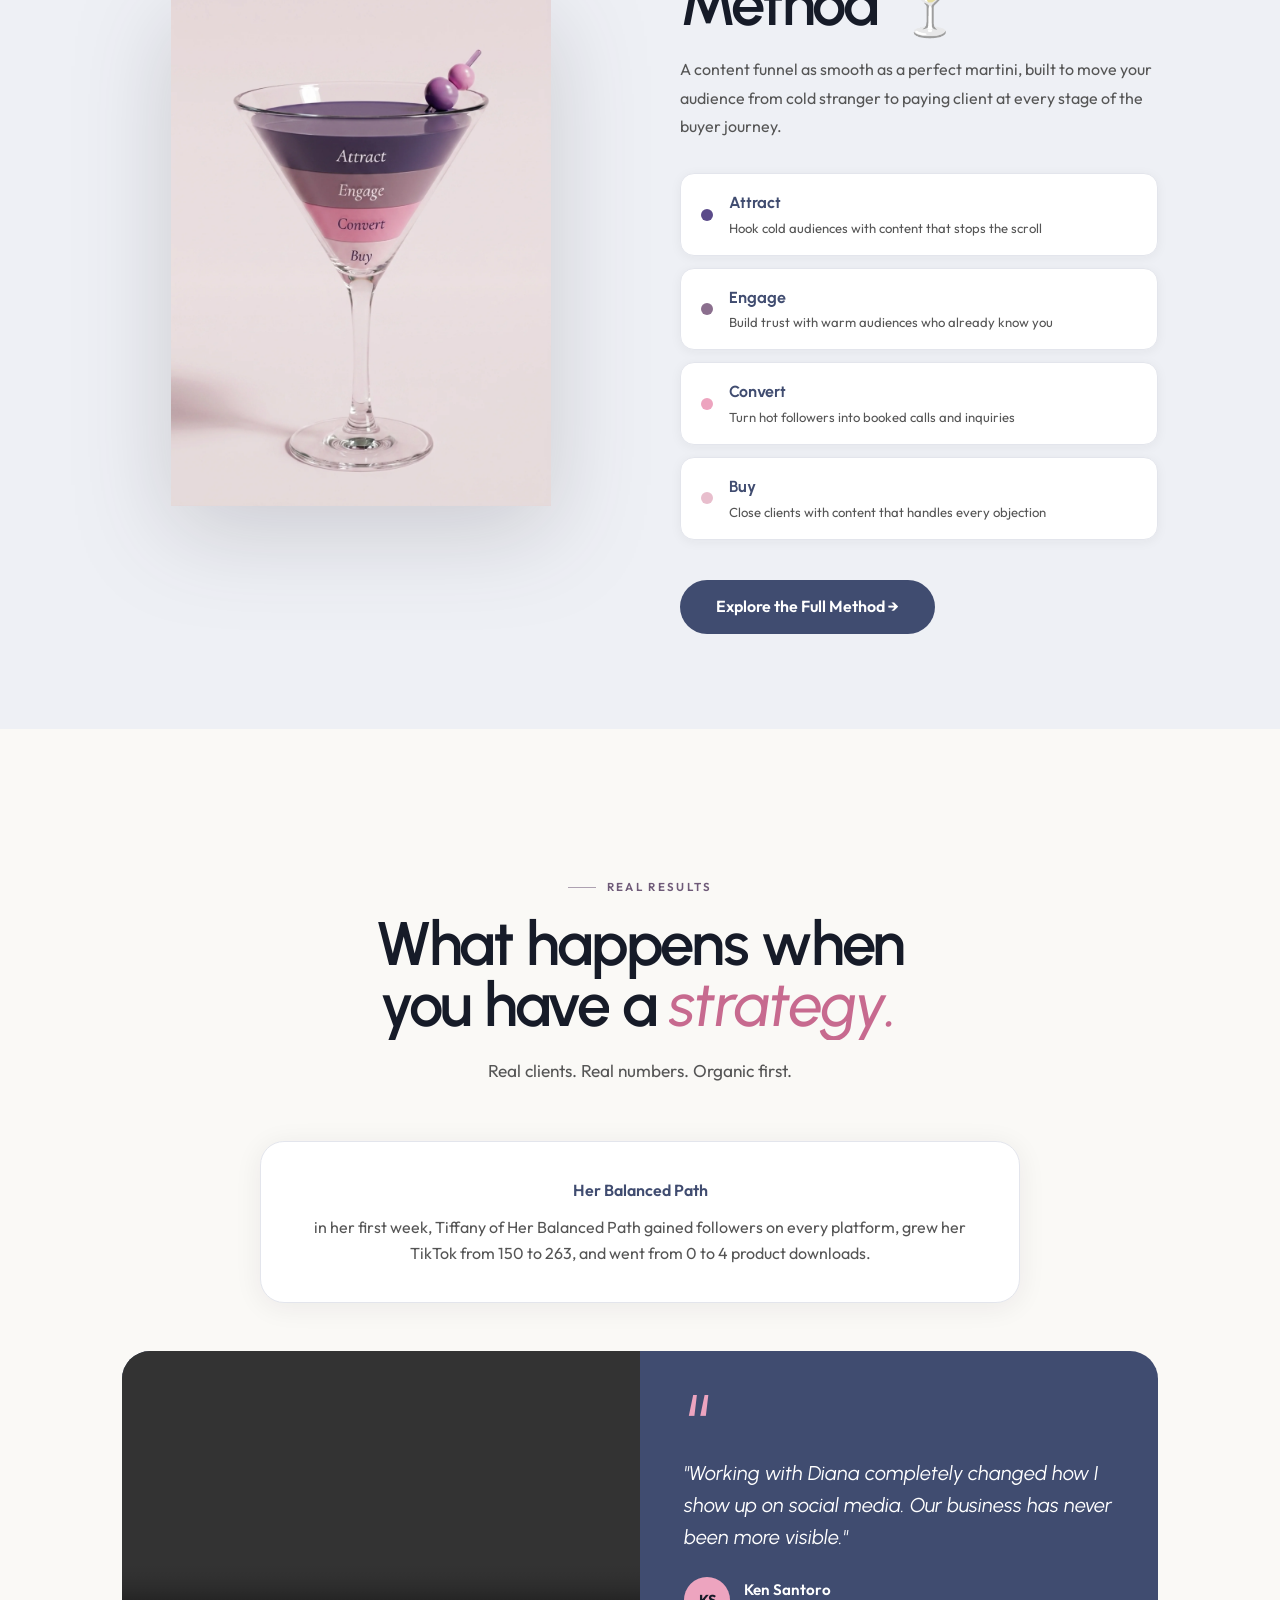
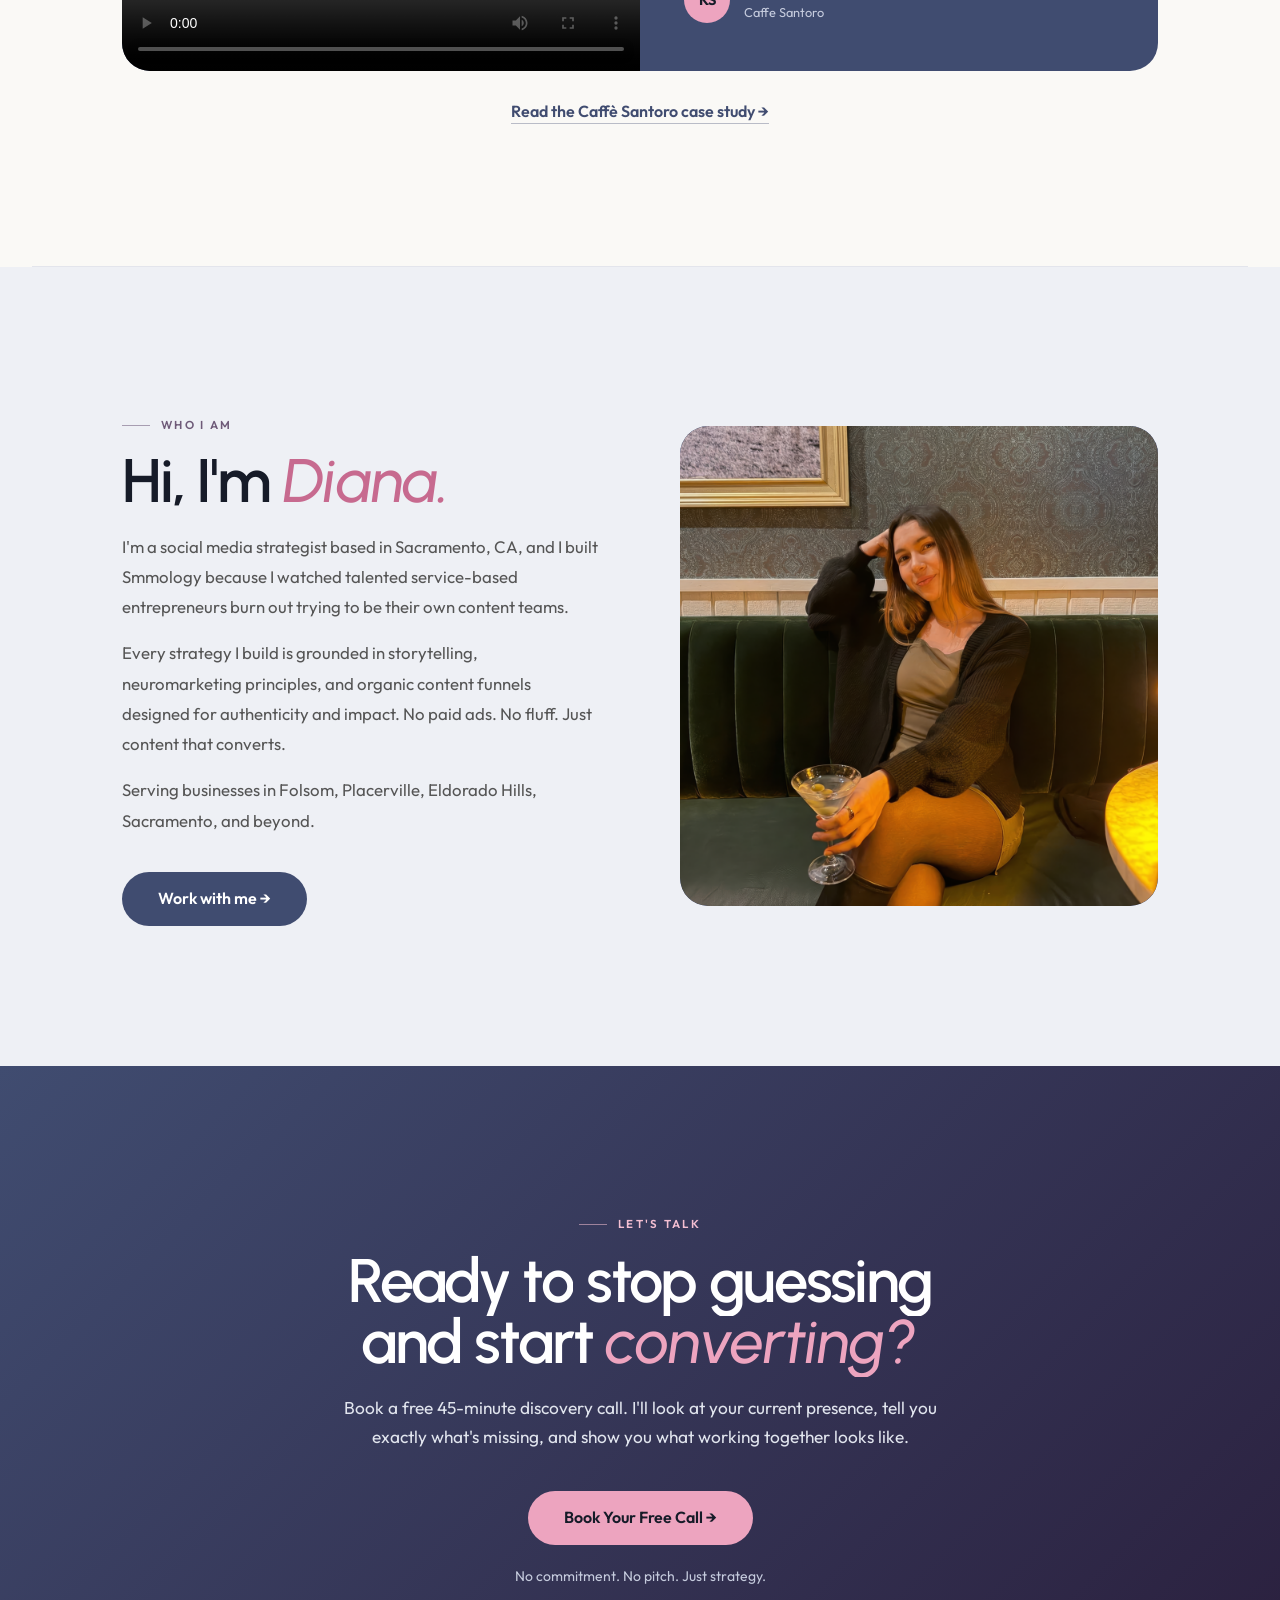
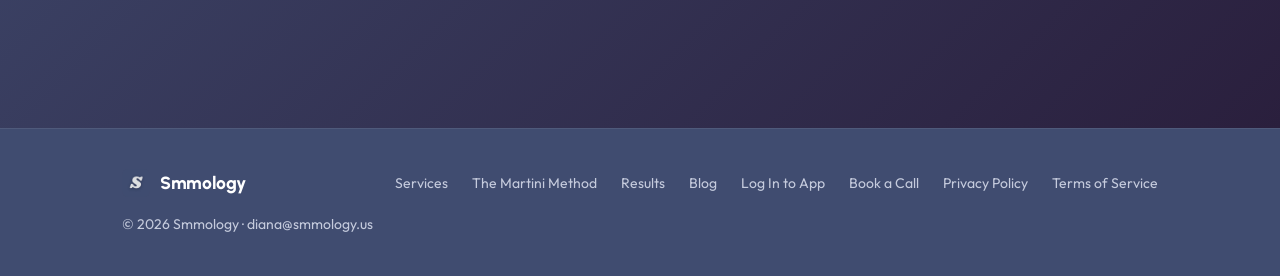
==== commit a604fd83: "Lock in Urbanist headings, remove preview font picker Co-Authored-By: Claude Opus 5.5 <noreply@anthr" ====
--- a/index.html
+++ b/index.html
@@ -24,7 +24,7 @@
   }
   </script>
   <link rel="icon" type="image/jpeg" href="assets/logo-navy.jpg" />
-  <link href="https://fonts.googleapis.com/css2?family=Cormorant+Garamond:ital,wght@0,400;0,500;0,600;0,700;1,400;1,500;1,600&family=Outfit:wght@300;400;500;600;700&display=swap" rel="stylesheet" />
+  <link href="https://fonts.googleapis.com/css2?family=Urbanist:ital,wght@0,400..800;1,400..700&family=Outfit:wght@300;400;500;600;700&display=swap" rel="stylesheet" />
   <!-- Meta Pixel -->
   <script>
     !function(f,b,e,v,n,t,s)
@@ -62,7 +62,7 @@
 
     html { scroll-behavior: smooth; }
     body { font-family: 'Outfit', sans-serif; background: var(--cream); color: var(--text); line-height: 1.6; }
-    h1,h2,h3,h4 { font-family: 'Cormorant Garamond', serif; }
+    h1,h2,h3,h4 { font-family: 'Urbanist', serif; }
     em { font-style: italic; color: var(--rose-ink); }
     a  { text-decoration: none; color: inherit; }
     img { max-width: 100%; display: block; }
@@ -78,7 +78,7 @@
       max-width: 1100px; margin: 0 auto; padding: 0 32px;
       width: 100%; display: flex; align-items: center; justify-content: space-between;
     }
-    .nav-logo { font-family: 'Cormorant Garamond', serif; font-size: 1.3rem; color: var(--navy); font-weight: 700; }
+    .nav-logo { font-family: 'Urbanist', serif; font-size: 1.3rem; color: var(--navy); font-weight: 700; }
     .nav-links { display: flex; align-items: center; gap: 32px; }
     .nav-links a:not(.btn) { font-size: .875rem; color: var(--muted); font-weight: 500; transition: color .2s; }
     .nav-links a:not(.btn):hover { color: var(--pink); }
@@ -166,7 +166,7 @@
     .hero-visual p  { font-size: .9rem; color: #E1E5EE; margin-bottom: 28px; }
     .stat-row { display: flex; gap: 24px; margin-top: 28px; }
     .stat-item { flex: 1; }
-    .stat-num  { font-family: 'Cormorant Garamond', serif; font-size: 2.2rem; font-weight: 700; color: var(--pink); }
+    .stat-num  { font-family: 'Urbanist', serif; font-size: 2.2rem; font-weight: 700; color: var(--pink); }
     .stat-lbl  { font-size: .75rem; color: #C5CBDD; margin-top: 2px; }
     .pill-row  { display: flex; gap: 8px; flex-wrap: wrap; }
     .pill {
@@ -182,7 +182,7 @@
       border-right: 1px solid rgba(255,255,255,.1);
     }
     .stat-card:last-child { border-right: none; }
-    .stat-big  { font-family: 'Cormorant Garamond', serif; font-size: 3.5rem; font-weight: 700; color: var(--pink); }
+    .stat-big  { font-family: 'Urbanist', serif; font-size: 3.5rem; font-weight: 700; color: var(--pink); }
     .stat-desc { font-size: .9rem; color: #C5CBDD; margin-top: 8px; line-height: 1.5; }
 
     /* ── SERVICES ────────────────────────── */
@@ -208,7 +208,7 @@
     }
     .card-tier { font-size: .75rem; font-weight: 600; letter-spacing: .1em; text-transform: uppercase; color: var(--mauve); margin-bottom: 12px; }
     .card-popular .card-tier { color: var(--pink); }
-    .card-price { font-family: 'Cormorant Garamond', serif; font-size: 3rem; font-weight: 700; color: var(--navy); }
+    .card-price { font-family: 'Urbanist', serif; font-size: 3rem; font-weight: 700; color: var(--navy); }
     .card-popular .card-price { color: white; }
     .card-cycle { font-size: .85rem; color: var(--muted); margin-top: 2px; }
     .card-popular .card-cycle { color: #C5CBDD; }
@@ -249,7 +249,7 @@
     .stage-dot-engage   { background: #8B6F8E; }
     .stage-dot-convert  { background: #EDA4BF; }
     .stage-dot-buy      { background: #E8BECD; }
-    .stage-label { font-family: 'Cormorant Garamond', serif; font-size: 1rem; font-weight: 700; color: var(--navy); }
+    .stage-label { font-family: 'Urbanist', serif; font-size: 1rem; font-weight: 700; color: var(--navy); }
     .stage-desc  { font-size: .82rem; color: var(--muted); margin-top: 2px; }
 
     /* ── RESULTS ─────────────────────────── */
@@ -259,7 +259,7 @@
       border: 1px solid var(--border);
       box-shadow: 0 4px 28px rgba(42,31,46,.07);
     }
-    .result-num { font-family: 'Cormorant Garamond', serif; font-size: 3.5rem; font-weight: 700; color: var(--pink); margin-bottom: 8px; }
+    .result-num { font-family: 'Urbanist', serif; font-size: 3.5rem; font-weight: 700; color: var(--pink); margin-bottom: 8px; }
     .result-title { font-weight: 600; font-size: 1rem; margin-bottom: 10px; color: var(--navy); }
     .result-desc { font-size: .875rem; color: var(--muted); line-height: 1.65; }
 
@@ -302,7 +302,7 @@
       display: flex; align-items: center; justify-content: center;
       font-size: 2.5rem;
     }
-    .about-name { font-family: 'Cormorant Garamond', serif; font-size: 1.6rem; margin-bottom: 6px; }
+    .about-name { font-family: 'Urbanist', serif; font-size: 1.6rem; margin-bottom: 6px; }
     .about-role { color: var(--mauve); font-size: .875rem; margin-bottom: 28px; }
     .about-facts { display: flex; flex-direction: column; gap: 12px; text-align: left; }
     .fact { display: flex; align-items: center; gap: 10px; font-size: .875rem; color: #E1E5EE; }
@@ -322,7 +322,7 @@
       display: flex; align-items: center; justify-content: space-between;
       flex-wrap: wrap; gap: 16px;
     }
-    .footer-logo { font-family: 'Cormorant Garamond', serif; color: white; font-size: 1.1rem; }
+    .footer-logo { font-family: 'Urbanist', serif; color: white; font-size: 1.1rem; }
     .footer-links { display: flex; gap: 24px; font-size: .875rem; }
     .footer-links a { color: #C5CBDD; transition: color .2s; }
     .footer-links a:hover { color: var(--pink); }
@@ -379,7 +379,7 @@
     .dialog-switch { display: flex; gap: 6px; background: var(--blush); padding: 4px; border-radius: 999px; margin: 12px 0 4px; }
     .dialog-switch button { flex: 1; border: none; background: transparent; font: inherit; font-size: .8rem; font-weight: 600; color: var(--muted); padding: 8px 10px; border-radius: 999px; cursor: pointer; }
     .dialog-switch button.on { background: white; color: var(--navy); box-shadow: 0 2px 8px rgba(42,31,46,.08); }
-    .dialog-price { font-family: 'Cormorant Garamond', serif; font-size: 1.3rem; color: var(--mauve); font-weight: 700; margin: 6px 0 14px; }
+    .dialog-price { font-family: 'Urbanist', serif; font-size: 1.3rem; color: var(--mauve); font-weight: 700; margin: 6px 0 14px; }
     .dialog-price small { font-family: 'Outfit', sans-serif; font-size: .8rem; color: var(--muted); font-weight: 500; }
     .dialog-pitch { color: var(--muted); font-size: .95rem; line-height: 1.65; margin-bottom: 22px; }
     .dialog-label { font-size: .7rem; font-weight: 700; letter-spacing: .12em; text-transform: uppercase; color: var(--mauve); margin-bottom: 12px; }
@@ -395,7 +395,7 @@
     .summary-due { display: flex; justify-content: space-between; align-items: baseline; margin-top: 12px; padding: 12px 14px; border-radius: 12px; background: rgba(64,76,112,.14); }
     .summary-due:empty { display: none; }
     .summary-due span { font-size: .8rem; color: var(--pink); font-weight: 600; }
-    .summary-due strong { font-family: 'Cormorant Garamond', serif; font-size: 1.4rem; color: var(--pink); }
+    .summary-due strong { font-family: 'Urbanist', serif; font-size: 1.4rem; color: var(--pink); }
     .summary-actions { display: flex; flex-direction: column; gap: 10px; }
     .summary-btn { display: block; text-align: center; font-size: .92rem; padding: 14px 20px; }
     .summary-btn-alt { display: block; text-align: center; border: 1.5px solid rgba(255,255,255,.22); color: #e3e7f0; border-radius: 999px; padding: 11px 20px; font-size: .85rem; font-weight: 600; transition: border-color .2s; }
@@ -434,7 +434,7 @@
     .summary-totals { border-top: 1px solid rgba(255,255,255,.12); margin-top: 20px; padding-top: 18px; display: flex; flex-direction: column; gap: 6px; }
     .summary-totals div { display: flex; justify-content: space-between; align-items: baseline; }
     .summary-totals span { font-size: .8rem; color: #C5CBDD; }
-    .summary-totals strong { font-family: 'Cormorant Garamond', serif; font-size: 1.7rem; color: white; }
+    .summary-totals strong { font-family: 'Urbanist', serif; font-size: 1.7rem; color: white; }
     .summary-note { font-size: .75rem; color: #C5CBDD; margin: 14px 0 20px; line-height: 1.5; }
     .summary-copy { display: block; width: 100%; margin-top: 10px; background: transparent; border: 1.5px solid rgba(255,255,255,.2); color: #c8d0e0; border-radius: 999px; padding: 10px; font: inherit; font-size: .85rem; font-weight: 600; cursor: pointer; }
     .summary-copy:hover { border-color: var(--pink); color: white; }
@@ -809,7 +809,7 @@
         </div>
         <div style="padding:48px 44px;display:flex;flex-direction:column;justify-content:center;">
           <div class="has-quote-mark" aria-hidden="true"></div>
-          <blockquote style="font-family:'Cormorant Garamond',serif;font-size:1.25rem;color:white;line-height:1.6;margin-bottom:24px;font-style:italic;">"Working with Diana completely changed how I show up on social media. Our business has never been more visible."</blockquote>
+          <blockquote style="font-family:'Urbanist',serif;font-size:1.25rem;color:white;line-height:1.6;margin-bottom:24px;font-style:italic;">"Working with Diana completely changed how I show up on social media. Our business has never been more visible."</blockquote>
           <div style="display:flex;align-items:center;gap:14px;">
             <div style="width:46px;height:46px;border-radius:50%;background:var(--rose);display:flex;align-items:center;justify-content:center;font-weight:700;color:#161B28;font-size:.9rem;">KS</div>
             <div>
--- a/assets/site.css
+++ b/assets/site.css
@@ -125,7 +125,7 @@
 #progress-bar { display: none !important; }
 
 /* Quote mark instead of star ratings */
-.has-quote-mark::before { content: '\201C'; display: block; font-family: 'Cormorant Garamond', serif; font-size: 5rem; line-height: .6; color: #EDA4BF; margin-bottom: 10px; }
+.has-quote-mark::before { content: '\201C'; display: block; font-family: 'Urbanist', serif; font-size: 5rem; line-height: .6; color: #EDA4BF; margin-bottom: 10px; }
 
 @media (prefers-reduced-motion: reduce) {
   *, *::before, *::after { transition-duration: .01ms !important; animation-duration: .01ms !important; animation-iteration-count: 1 !important; scroll-behavior: auto !important; }
@@ -161,25 +161,13 @@
 .card:hover .ico-tile, .addon:hover .ico-tile, .value-card:hover .ico-tile, .js-spot:hover .ico-tile { transform: translateY(-2px) rotate(-4deg); color: #6E5A78; }
 .dark-section .ico-tile, [style*="background:#404C70"] .ico-tile { color: #F4BFD2; background: rgba(255,255,255,.06); border-color: rgba(255,255,255,.14); box-shadow: none; }
 
-/* ---------- Heading font options (preview picker) ---------- */
-html[data-hf] :is(h1, h2, h3, h4, .font-serif, .nav-logo, .footer-logo, .card-price, .stat-num, .stat-big, .result-num, .about-name, .dialog-price, .stage-label, blockquote, .big-stat-num, .kit-price, .section-title, .value-title, .addon-name, .summary-due strong, .summary-totals strong) { font-family: var(--hf) !important; }
-html[data-hf="fraunces"] { --hf: 'Fraunces', Georgia, serif; }
-html[data-hf="fraunces"] :is(h1, h2) { font-variation-settings: "opsz" 144; font-weight: 500 !important; letter-spacing: -.03em; }
-html[data-hf="fraunces"] :is(h1, h2) em { font-weight: 400; }
-html[data-hf="instrument"] { --hf: 'Instrument Serif', Georgia, serif; }
-html[data-hf="instrument"] :is(h1, h2, h3, .card-price, .nav-logo) { font-weight: 400 !important; letter-spacing: -.02em; }
-html[data-hf="instrument"] :is(h1, h2) em { font-weight: 400; }
-html[data-hf="bricolage"] { --hf: 'Bricolage Grotesque', system-ui, sans-serif; }
-html[data-hf="bricolage"] :is(h1, h2) { font-weight: 650 !important; letter-spacing: -.045em; line-height: .98 !important; }
-html[data-hf="bricolage"] :is(h1, h2) em { font-style: normal; font-weight: 650; }
-html[data-hf="bricolage"] h1 { font-size: clamp(2.6rem, 5.4vw, 5rem) !important; }
-
-.font-picker { position: fixed; right: 16px; bottom: 16px; z-index: 9999; background: rgba(22, 27, 40, .92); color: #fff; padding: 10px; border-radius: 14px; display: flex; flex-direction: column; gap: 4px; font: 500 12px/1.3 'Outfit', sans-serif; backdrop-filter: blur(10px); box-shadow: 0 12px 32px -12px rgba(0,0,0,.5); }
-.font-picker p { margin: 0 4px 4px; font-size: 10px; letter-spacing: .14em; text-transform: uppercase; color: #C5CBDD; }
-.font-picker button { all: unset; cursor: pointer; padding: 7px 10px; border-radius: 8px; color: #E1E5EE; }
-.font-picker button:hover { background: rgba(255,255,255,.08); }
-.font-picker button[aria-pressed="true"] { background: #EDA4BF; color: #161B28; }
-@media (max-width: 700px) { .font-picker { bottom: 84px; } }
+/* ---------- Heading font: Urbanist (SIL OFL), body stays Outfit ---------- */
+:root { --hf: 'Urbanist', system-ui, sans-serif; }
+:is(h1, h2, h3, h4, .font-serif, .nav-logo, .footer-logo, .card-price, .stat-num, .stat-big, .result-num, .about-name, .dialog-price, .stage-label, blockquote, .big-stat-num, .kit-price, .section-title, .value-title, .addon-name, .summary-due strong, .summary-totals strong) { font-family: var(--hf) !important; }
+:is(h1, h2) { font-weight: 700 !important; letter-spacing: -.035em; line-height: 1 !important; }
+:is(h1, h2) em { font-weight: 500; }
+h3 { font-weight: 700; letter-spacing: -.02em; }
+.nav-logo, .footer-logo { font-weight: 800 !important; letter-spacing: -.02em; }
 
 /* ---------- Mobile menu ---------- */
 .nav-burger { display: none; }
@@ -190,7 +178,7 @@
   .menu-open .nav-burger span:last-child { transform: translateY(-3.75px) rotate(-45deg); }
   nav .nav-links { display: flex !important; position: fixed; inset: 0; z-index: 101; flex-direction: column; align-items: flex-start !important; justify-content: center; gap: 22px !important; padding: 96px 32px 48px; background: #FAF9F6; opacity: 0; visibility: hidden; transform: translateY(-8px); transition: opacity .45s var(--ease-out), transform .6s var(--ease-out), visibility .45s; }
   .menu-open nav .nav-links { opacity: 1; visibility: visible; transform: none; }
-  nav .nav-links a:not(.btn):not(.btn-pink) { font-family: var(--hf, 'Cormorant Garamond'), Georgia, serif; font-size: 2rem !important; color: #161B28 !important; font-weight: 500; }
+  nav .nav-links a:not(.btn):not(.btn-pink) { font-family: var(--hf); font-size: 2rem !important; color: #161B28 !important; font-weight: 500; }
   nav .nav-links .btn, nav .nav-links .btn-pink { margin-top: 12px; font-size: 1rem !important; padding: 14px 26px !important; }
   .menu-open { overflow: hidden; }
 }
@@ -208,35 +196,13 @@
 }
 
 /* ---------- Proof next to the first call to action ---------- */
-.hero p.hero-proof, .hero-proof { margin-top: 28px; padding-left: 16px; border-left: 2px solid #EDA4BF; font-family: var(--hf, 'Cormorant Garamond'), Georgia, serif; font-style: italic; font-size: 1.15rem !important; color: #161B28; max-width: 30rem; line-height: 1.45 !important; }
+.hero p.hero-proof, .hero-proof { margin-top: 28px; padding-left: 16px; border-left: 2px solid #EDA4BF; font-family: var(--hf); font-style: italic; font-size: 1.15rem !important; color: #161B28; max-width: 30rem; line-height: 1.45 !important; }
 .hero-proof span { display: block; margin-top: 6px; font: 500 .8rem/1.4 'Outfit', sans-serif; font-style: normal; color: #555; letter-spacing: .02em; }
-@media (max-width: 700px) {
-  .font-picker { left: 12px; right: 12px; flex-direction: row; flex-wrap: wrap; justify-content: center; padding: 6px; }
-  .font-picker p { display: none; }
-  .font-picker button { padding: 6px 8px; font-size: 11px; }
-}
-
-/* More heading options (all SIL Open Font License via Google Fonts) */
-html[data-hf="gloock"] { --hf: 'Gloock', Georgia, serif; }
-html[data-hf="gloock"] :is(h1, h2, h3, .card-price, .nav-logo) { font-weight: 400 !important; letter-spacing: -.025em; }
-html[data-hf="gloock"] :is(h1, h2) em { font-style: normal; }
-html[data-hf="young"] { --hf: 'Young Serif', Georgia, serif; }
-html[data-hf="young"] :is(h1, h2, h3, .card-price, .nav-logo) { font-weight: 400 !important; letter-spacing: -.03em; }
-html[data-hf="young"] :is(h1, h2) em { font-style: normal; }
-html[data-hf="young"] h1 { font-size: clamp(2.5rem, 4.6vw, 4.4rem) !important; }
-html[data-hf="newsreader"] { --hf: 'Newsreader', Georgia, serif; }
-html[data-hf="newsreader"] :is(h1, h2) { font-weight: 500 !important; letter-spacing: -.03em; font-variation-settings: "opsz" 72; }
-html[data-hf="jakarta"] { --hf: 'Plus Jakarta Sans', system-ui, sans-serif; }
-html[data-hf="jakarta"] :is(h1, h2) { font-weight: 700 !important; letter-spacing: -.045em; line-height: 1 !important; }
-html[data-hf="jakarta"] h1 { font-size: clamp(2.5rem, 4.8vw, 4.5rem) !important; }
-html[data-hf="jakarta"] :is(h1, h2) em { font-weight: 500; }
-html[data-hf="urbanist"] { --hf: 'Urbanist', system-ui, sans-serif; }
-html[data-hf="urbanist"] :is(h1, h2) { font-weight: 700 !important; letter-spacing: -.035em; line-height: 1 !important; }
-html[data-hf="urbanist"] :is(h1, h2) em { font-weight: 500; }
+
 
 /* Proof beside the Strategist price */
 .price-proof { margin: 0 auto; padding: 28px 32px; border-radius: 20px; background: #fff; border: 1px solid rgba(64, 76, 112, .12); text-align: left; }
-.price-proof blockquote { font-family: var(--hf, 'Cormorant Garamond'), Georgia, serif; font-size: 1.25rem; line-height: 1.45; color: #161B28; margin: 0 0 10px; }
+.price-proof blockquote { font-family: var(--hf); font-size: 1.25rem; line-height: 1.45; color: #161B28; margin: 0 0 10px; }
 .price-proof figcaption { font-size: .85rem; color: #555; margin-bottom: 16px; }
 .price-proof-result { font-size: .95rem; color: #161B28; padding-top: 16px; border-top: 1px solid rgba(64, 76, 112, .12); margin: 0; }
 .price-proof-note { font-size: .8rem; color: #555; margin: 6px 0 0; }
@@ -244,7 +210,7 @@
 /* Case study */
 .cs-stats { display: grid; grid-template-columns: repeat(3, 1fr); gap: 16px; margin: 0 0 56px; }
 .cs-stats > div { background: #fff; border: 1px solid rgba(64, 76, 112, .12); border-radius: 18px; padding: 22px; }
-.cs-stats strong { display: block; font-family: var(--hf, 'Cormorant Garamond'), Georgia, serif; font-size: 1.6rem; line-height: 1.1; color: #404C70; margin-bottom: 8px; }
+.cs-stats strong { display: block; font-family: var(--hf); font-size: 1.6rem; line-height: 1.1; color: #404C70; margin-bottom: 8px; }
 .cs-stats span { font-size: .85rem; color: #555; line-height: 1.5; }
 @media (max-width: 700px) { .cs-stats { grid-template-columns: 1fr; } }
 .case-link { font-weight: 600; color: #404C70; text-decoration: none; border-bottom: 1px solid rgba(64, 76, 112, .35); padding-bottom: 2px; }
